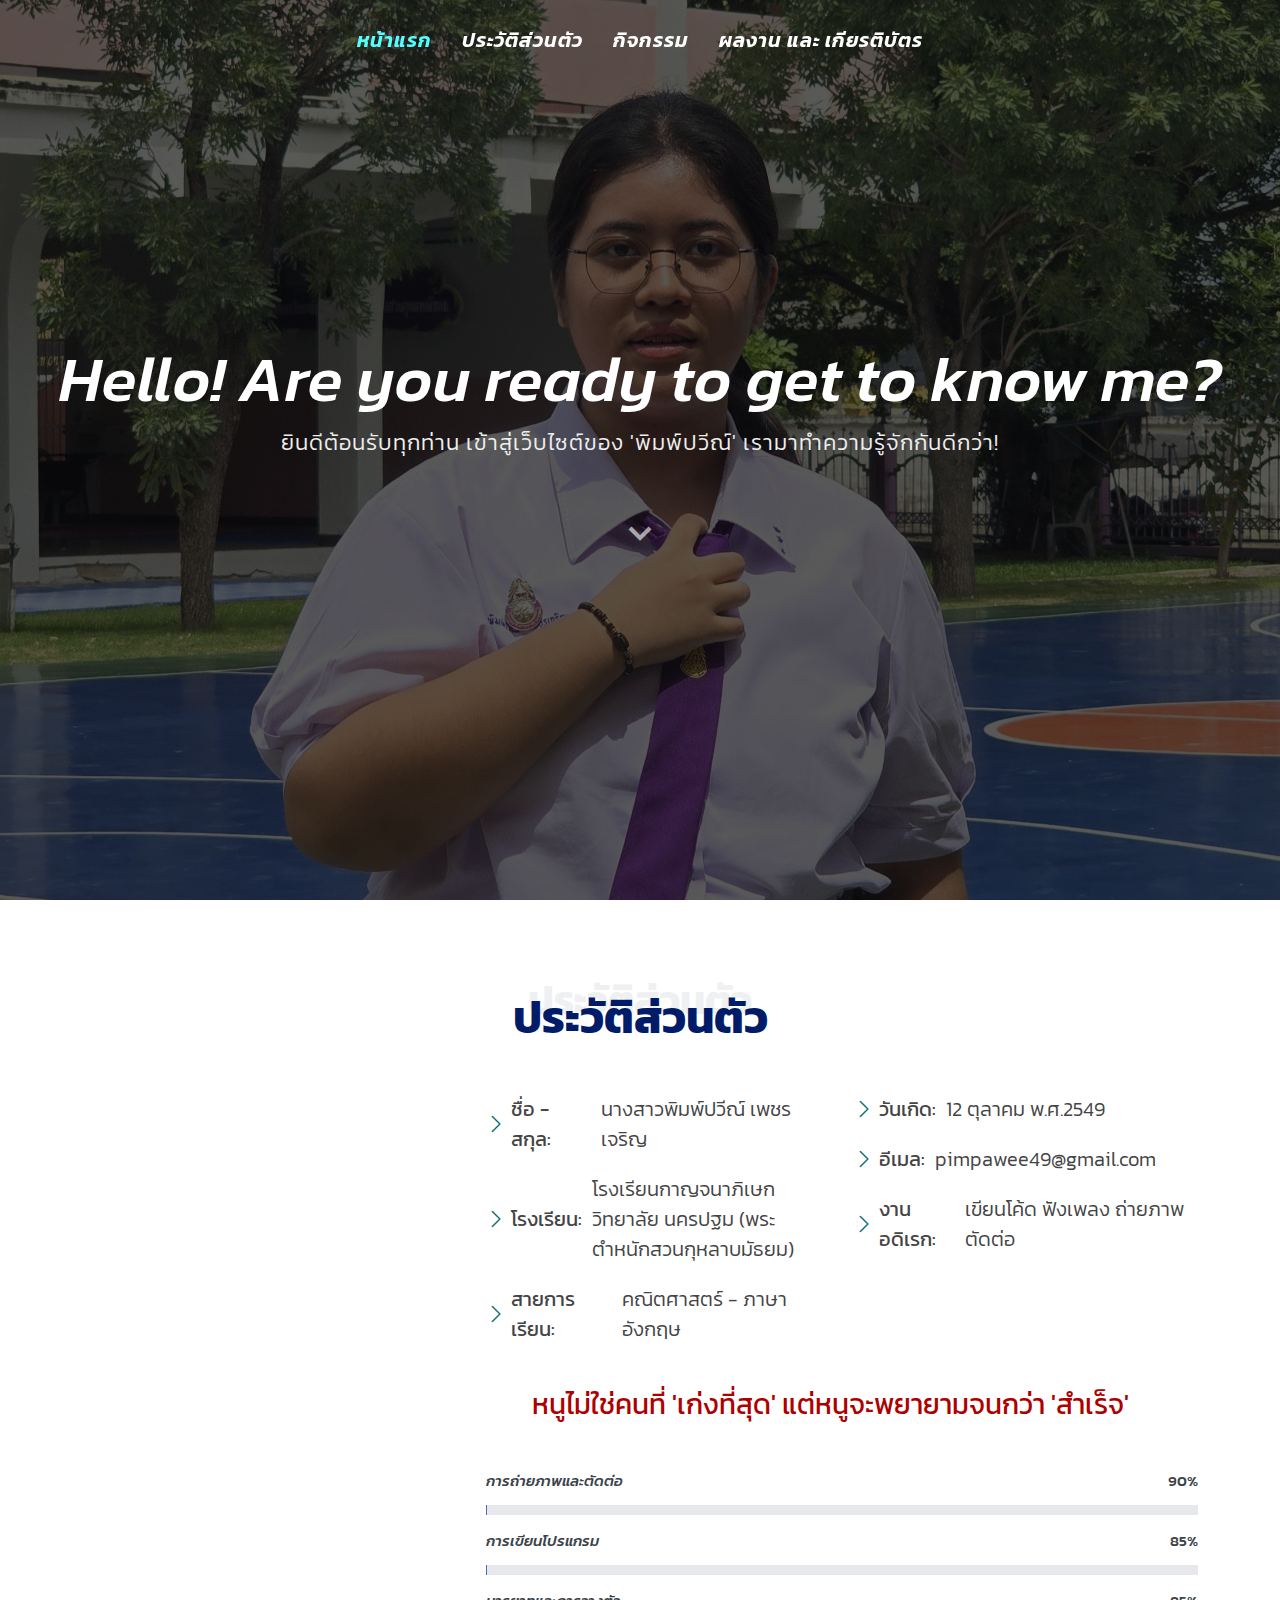
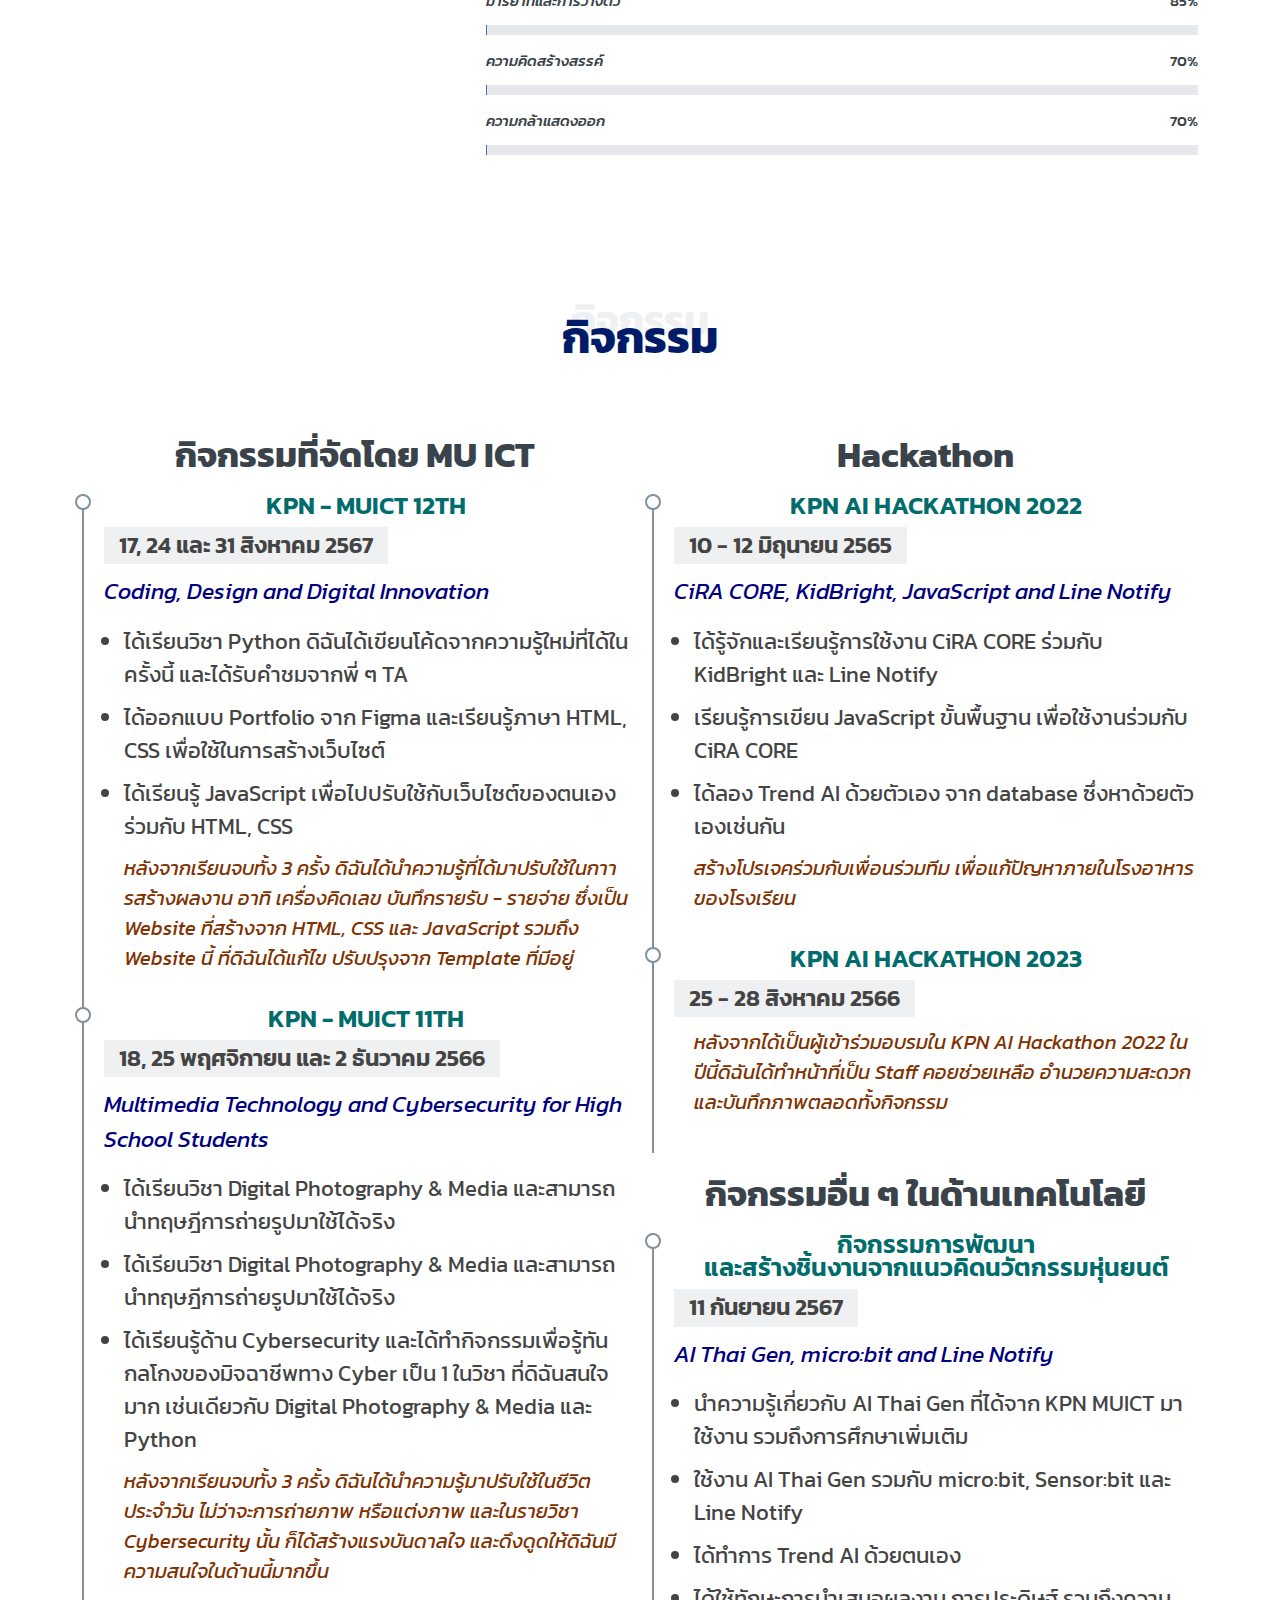
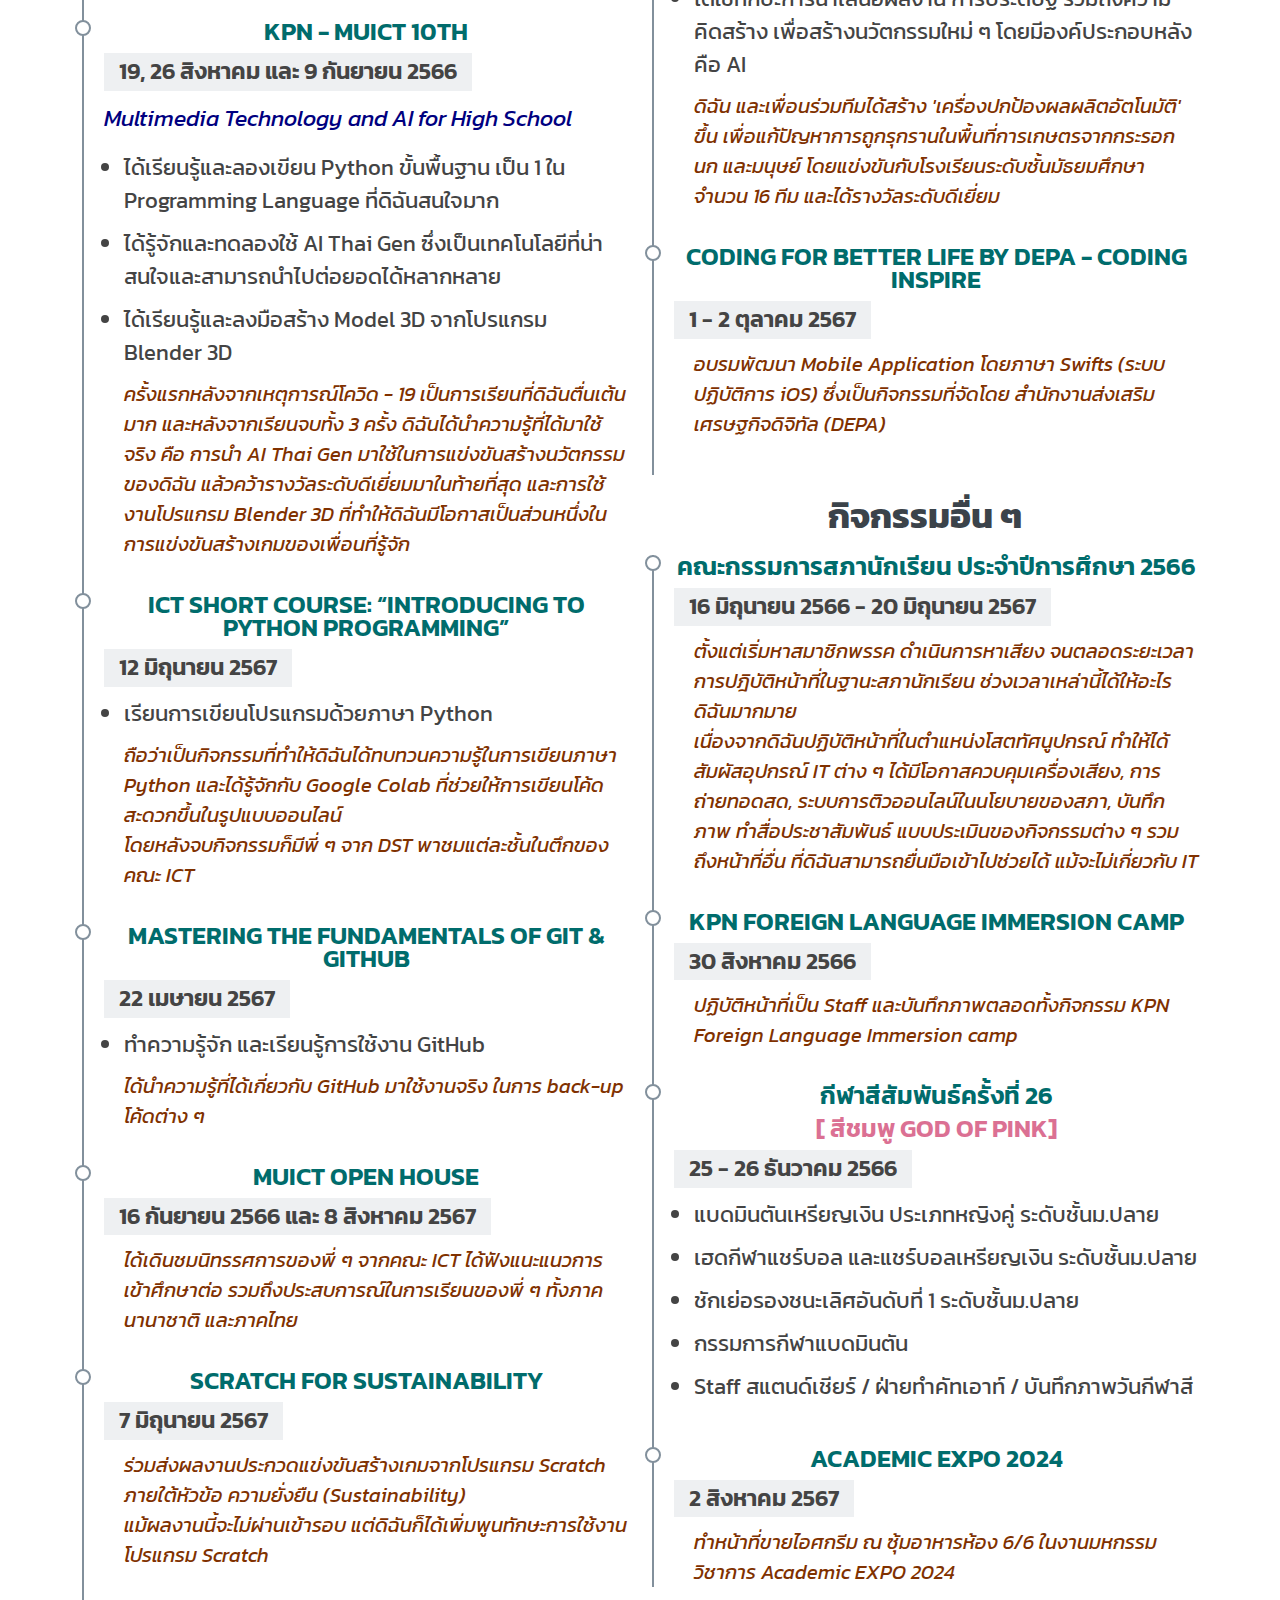
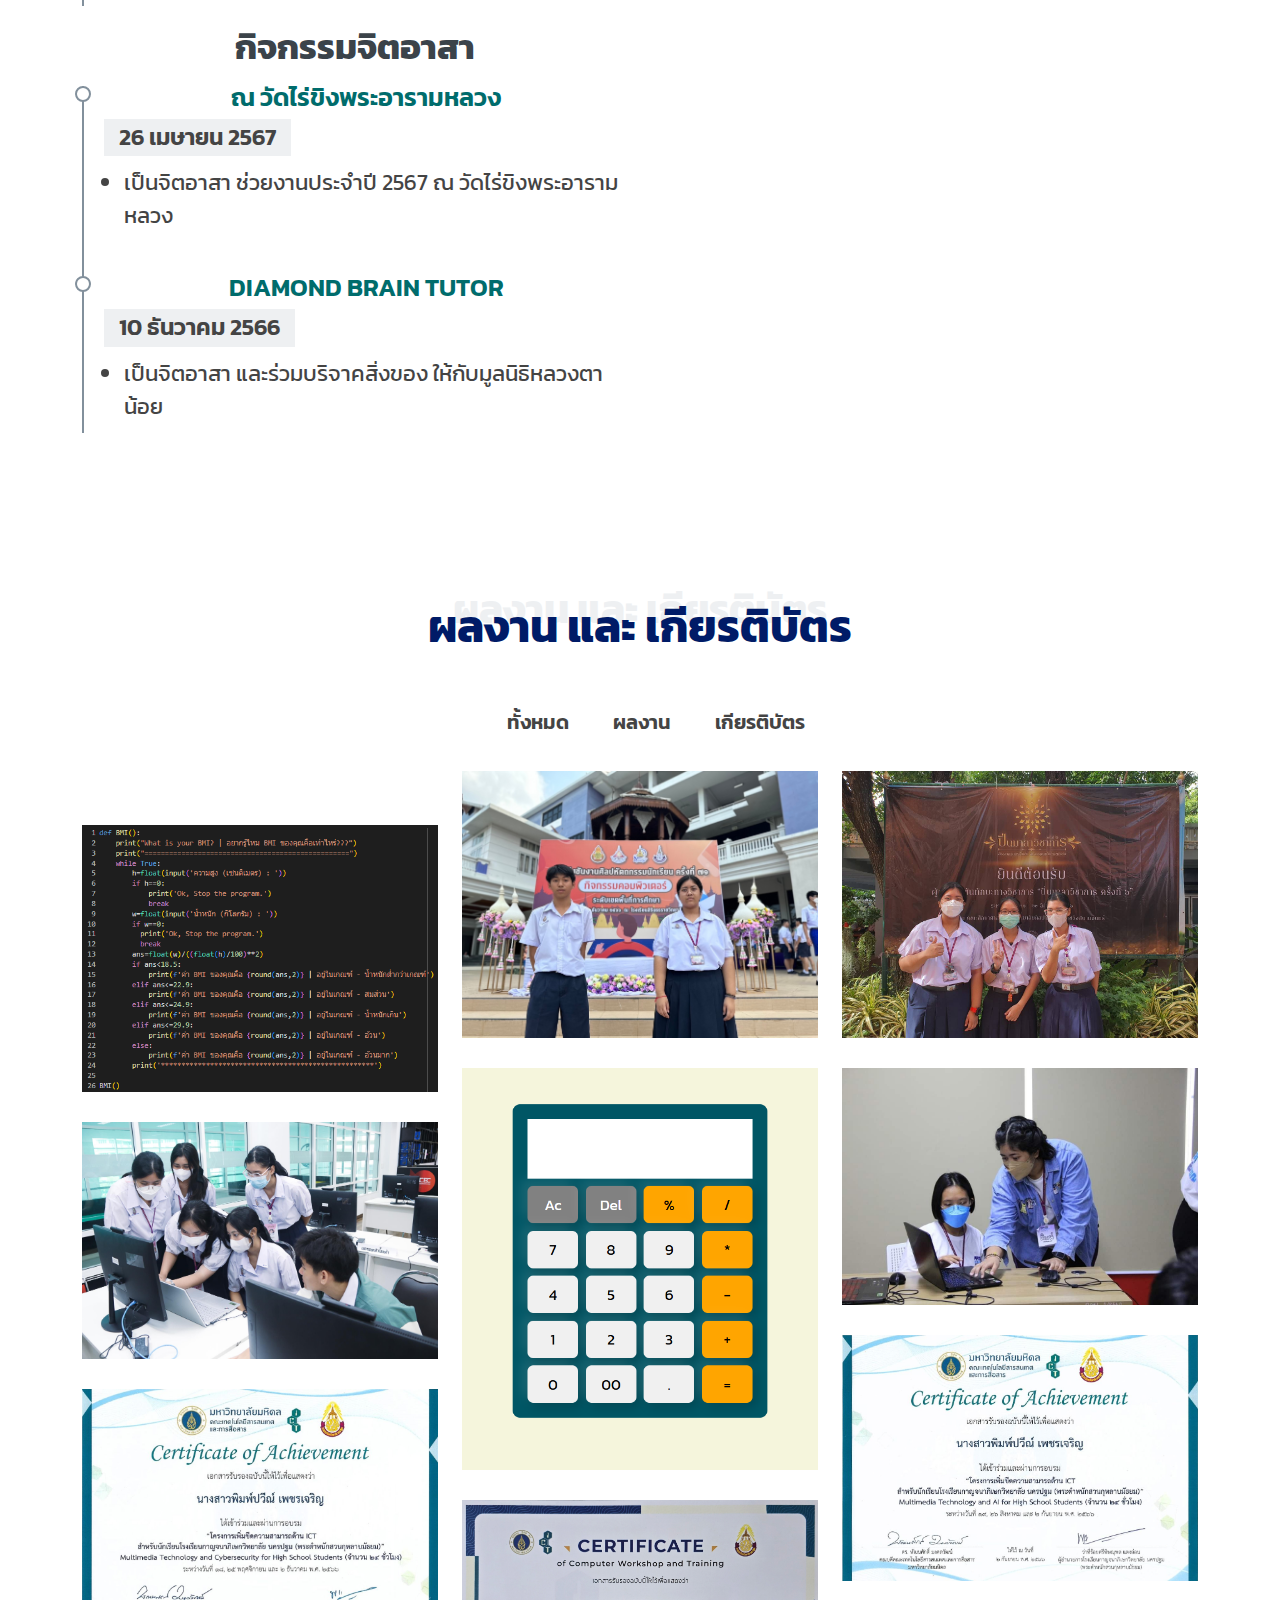
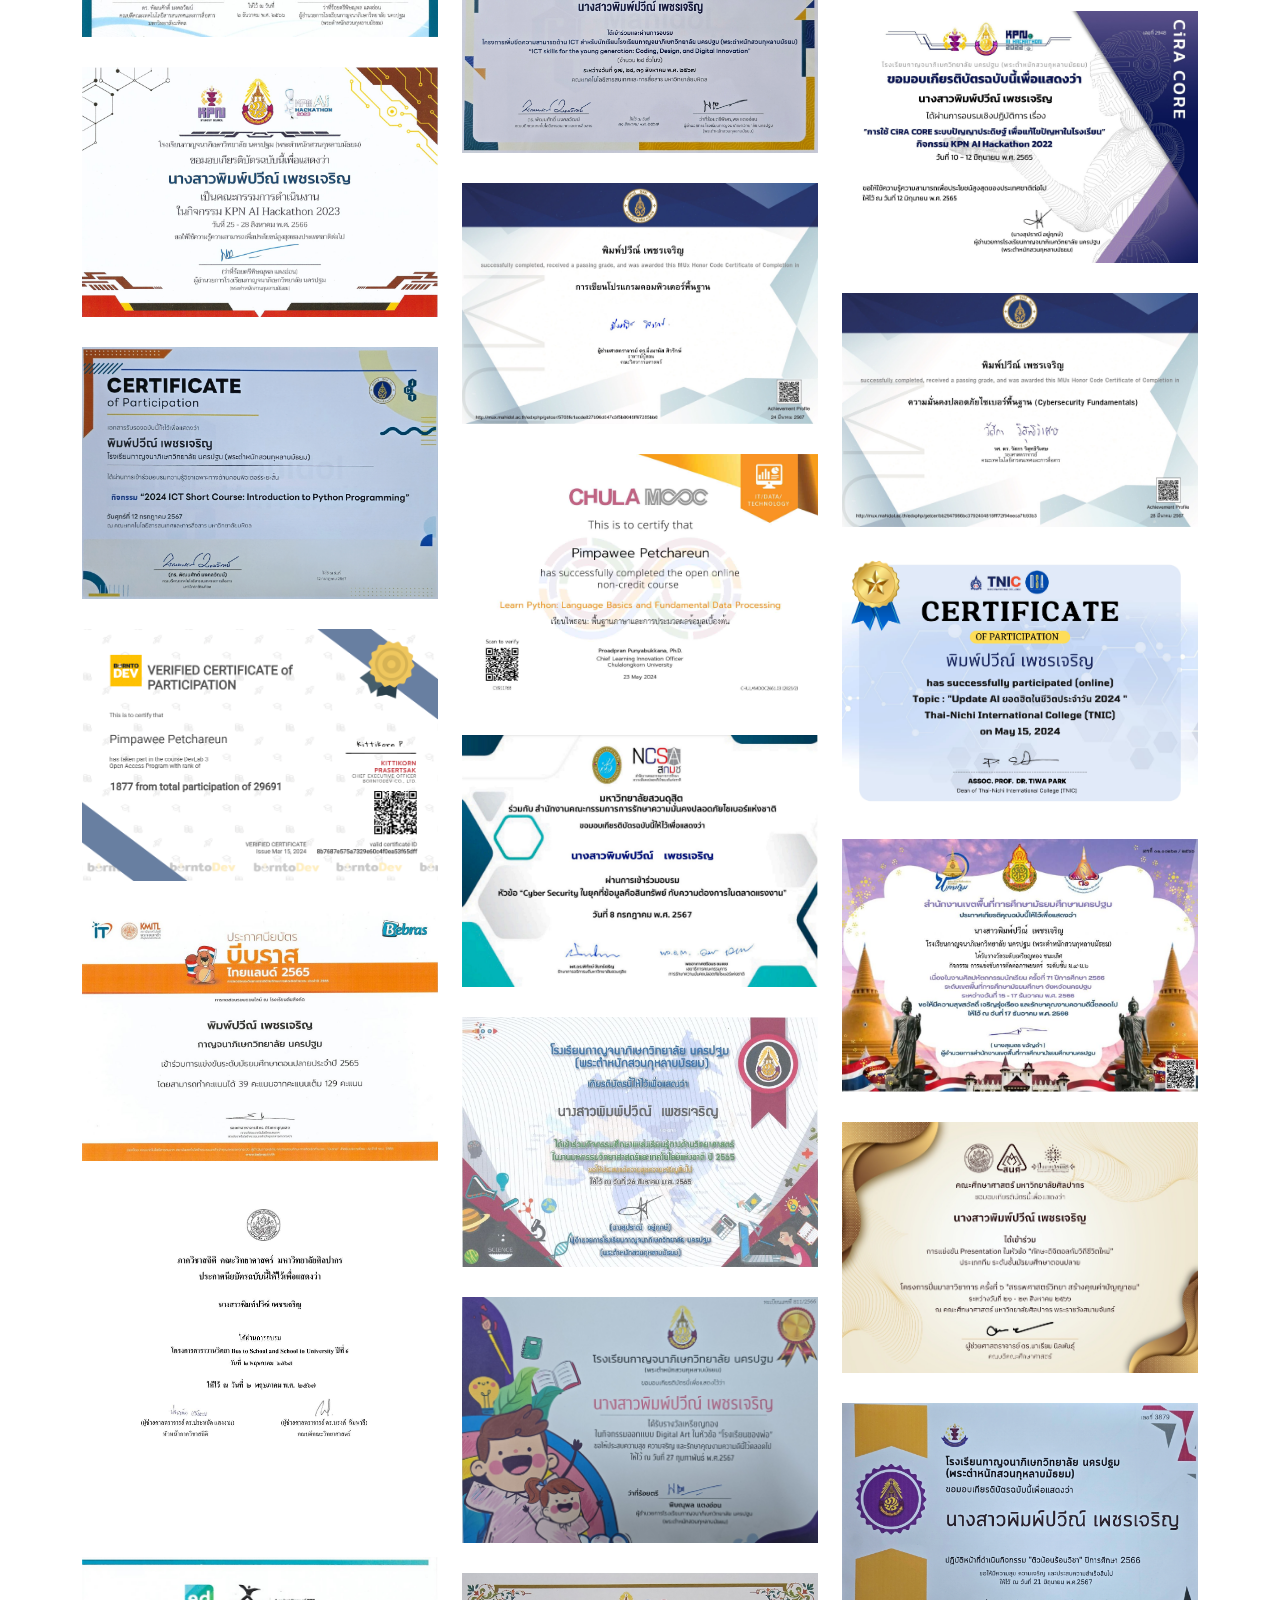
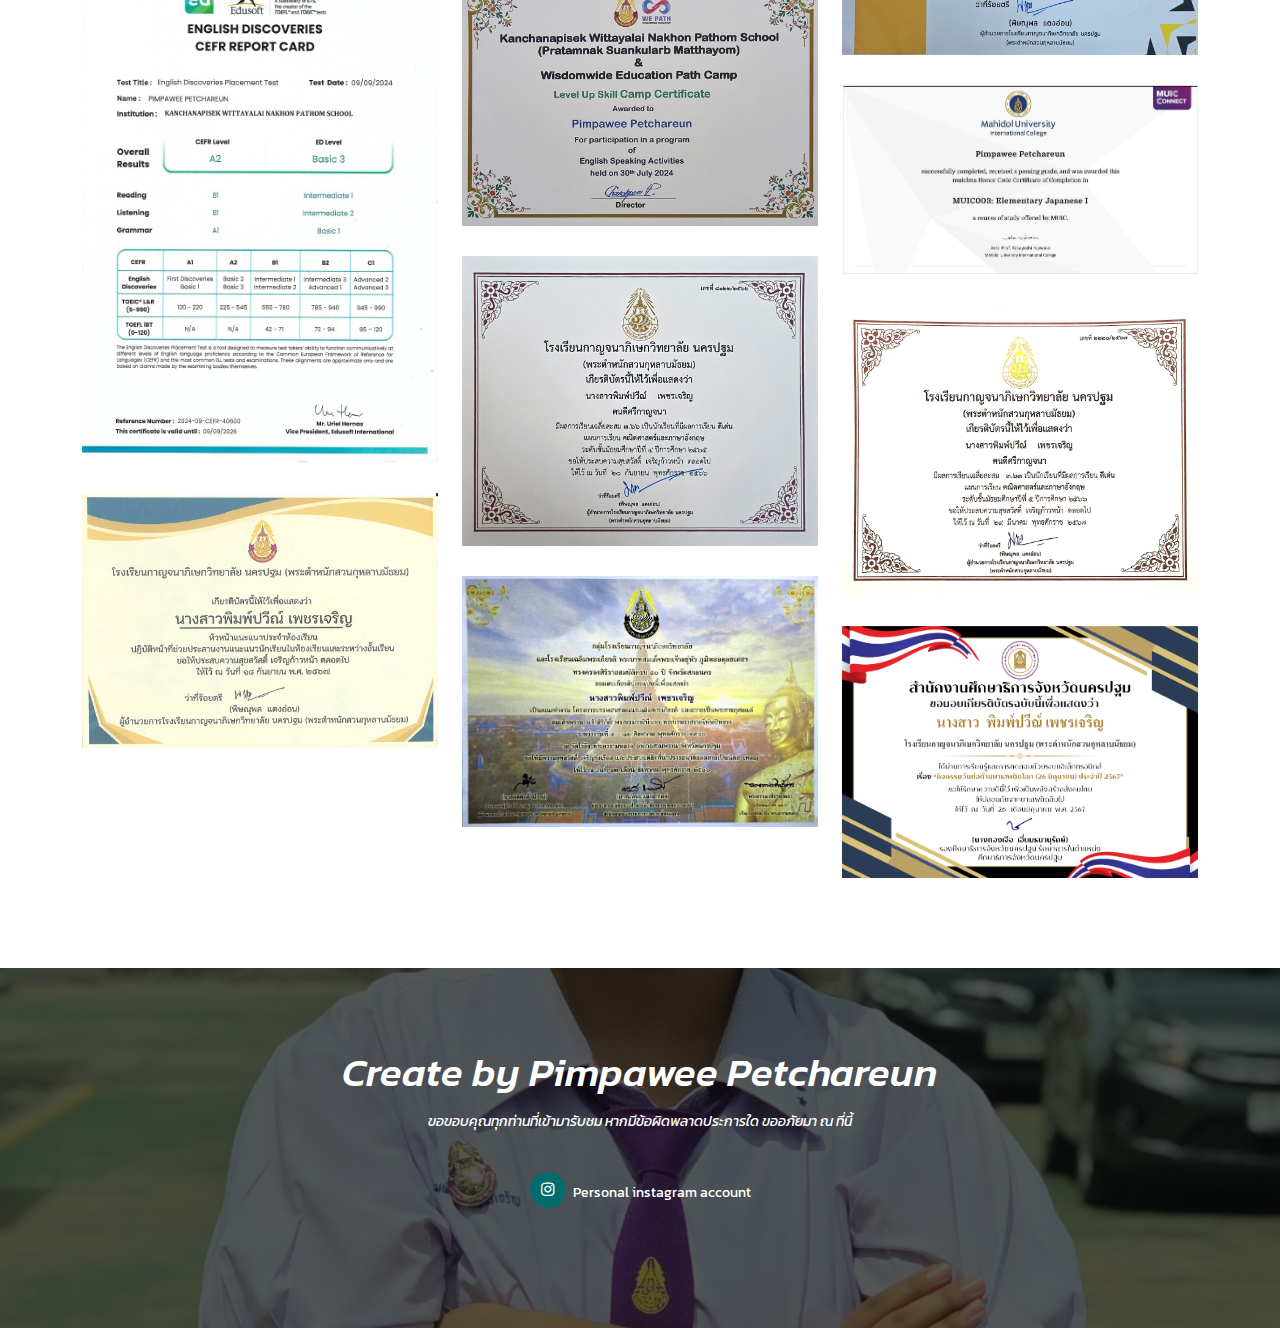
==== index.html @ 5813e96b "Update index.html" ====
<!DOCTYPE html>
<html lang="en">

<head>
  <meta charset="utf-8">
  <meta content="width=device-width, initial-scale=1.0" name="viewport">

  <title>Pimpawee's Portfolio</title>
  <meta content="" name="description">
  <meta content="" name="keywords">


  <link href="assets/img/web-icon.png" rel="icon">

  <link href="https://fonts.googleapis.com/css2?family=Kanit:ital,wght@0,100;0,200;0,300;0,400;0,500;0,600;0,700;0,800;0,900;1,100;1,200;1,300;1,400;1,500;1,600;1,700;1,800;1,900&display=swap" rel="stylesheet">

  <link href="assets/vendor/bootstrap/css/bootstrap.min.css" rel="stylesheet">
  <link href="assets/vendor/bootstrap-icons/bootstrap-icons.css" rel="stylesheet">
  <link href="assets/vendor/boxicons/css/boxicons.min.css" rel="stylesheet">
  <link href="assets/vendor/glightbox/css/glightbox.min.css" rel="stylesheet">
  <link href="assets/vendor/swiper/swiper-bundle.min.css" rel="stylesheet">

  <link href="assets/css/style.css" rel="stylesheet">

</head>

<body>

  <header id="header" class="fixed-top d-flex justify-content-center align-items-center header-transparent">

    <nav id="navbar" class="navbar">
      <ul>
        <li><a class="nav-link scrollto active" href="#hero">หน้าแรก</a></li>
        <li><a class="nav-link scrollto" href="#about" id="aboutme">ประวัติส่วนตัว</a></li>
        <li><a class="nav-link scrollto" href="#resume" id="activities">กิจกรรม</a></li>
        <li><a class="nav-link scrollto " href="#portfolio" id="performance">ผลงาน และ เกียรติบัตร</a></li>
      </ul>
      <i class="bi bi-list mobile-nav-toggle"></i>
    </nav>
  </header>

  <section id="hero">
    <div class="hero-container">
      <h1>Hello! Are you ready to get to know me?</h1>
      <h2 id="landing-quote">
        ยินดีต้อนรับทุกท่าน เข้าสู่เว็บไซต์ของ 'พิมพ์ปวีณ์' เรามาทำความรู้จักกันดีกว่า!
      </h2>
      <a href="#about" class="btn-scroll scrollto" title="Scroll Down"><i class="bx bx-chevron-down"></i></a>
    </div>
  </section>

  <main id="main">
    <section id="about" class="about">
      <div class="container">

        <div class="section-title">
          <span>ประวัติส่วนตัว</span>
          <h2>ประวัติส่วนตัว</h2>
        </div>

        <div class="row">
          <div class="image col-lg-4 d-flex align-items-stretch justify-content-center justify-content-lg-start"></div>
          <div class="col-lg-8 d-flex flex-column align-items-stretch">
            <div class="content ps-lg-4 d-flex flex-column justify-content-center">
              <div class="row">
                <div class="col-lg-6">
                  <ul>
                    <li><i class="bi bi-chevron-right"></i> <strong id="name">ชื่อ - สกุล:</strong> <span id="about-n">นางสาวพิมพ์ปวีณ์ เพชรเจริญ</span></li>
                    <li><i class="bi bi-chevron-right"></i> <strong id="sch">โรงเรียน:</strong> <span id="about-sch">โรงเรียนกาญจนาภิเษกวิทยาลัย นครปฐม (พระตำหนักสวนกุหลาบมัธยม)</span></li>
                    <li><i class="bi bi-chevron-right"></i> <strong id="program">สายการเรียน:</strong> <span id="about-p">คณิตศาสตร์ - ภาษาอังกฤษ</span></li>
                  </ul>
                </div>
                <div class="col-lg-6">
                  <ul>
                    <li><i class="bi bi-chevron-right"></i> <strong id="birth">วันเกิด:</strong> <span id="about-b">12 ตุลาคม พ.ศ.2549</span></li>
                    <li><i class="bi bi-chevron-right"></i> <strong id="email">อีเมล:</strong> <span id="about-e">pimpawee49@gmail.com</span></li>
                    <li><i class="bi bi-chevron-right"></i> <strong id="hobby">งานอดิเรก:</strong> <span id="about-h">เขียนโค้ด ฟังเพลง ถ่ายภาพ ตัดต่อ</span></li>
                  </ul>
                </div>
              </div>
            </div>
            <br>
            <h3 id="quote" class="quote">หนูไม่ใช่คนที่ 'เก่งที่สุด' แต่หนูจะพยายามจนกว่า 'สำเร็จ'</h3>

            <div class="skills-content ps-lg-4">
              <div class="progress">
                <span id="skill1" class="skill">การถ่ายภาพและตัดต่อ<i id="val1" class="val">90%</i></span>
                <div class="progress-bar-wrap">
                  <div class="progress-bar" role="progressbar" aria-valuenow="90" aria-valuemin="0" aria-valuemax="100"></div>
                </div>
              </div>
              <div class="progress">
                <span id="skill2" class="skill">การเขียนโปรแกรม<i id="val2" class="val">85%</i></span>
                <div class="progress-bar-wrap">
                  <div class="progress-bar" role="progressbar" aria-valuenow="85" aria-valuemin="0" aria-valuemax="100"></div>
                </div>
              </div>
              <div class="progress">
                <span id="skill4" class="skill">มารยาทและการวางตัว<i id="val4" class="val">85%</i></span>
                <div class="progress-bar-wrap">
                  <div class="progress-bar" role="progressbar" aria-valuenow="85" aria-valuemin="0" aria-valuemax="100"></div>
                </div>
              </div>
              <div class="progress">
                <span id="skill3" class="skill">ความคิดสร้างสรรค์<i id="val3" class="val">70%</i></span>
                <div class="progress-bar-wrap">
                  <div class="progress-bar" role="progressbar" aria-valuenow="70" aria-valuemin="0" aria-valuemax="100"></div>
                </div>
              </div>
              <div class="progress">
                <span id="skill5" class="skill">ความกล้าแสดงออก<i id="val5" class="val">70%</i></span>
                <div class="progress-bar-wrap">
                  <div class="progress-bar" role="progressbar" aria-valuenow="70" aria-valuemin="0" aria-valuemax="100"></div>
                </div>
              </div>
            </div>

          </div>
        </div>

      </div>
    </section>

    <section id="resume" class="resume">
      <div class="container">

        <div class="section-title">
          <span>กิจกรรม</span>
          <h2>กิจกรรม</h2>
        </div>

        <div class="row">
          <div class="col-lg-6">
            <h3 class="resume-title">กิจกรรมที่จัดโดย MU ICT</h3>
            <div class="resume-item">
              <h4>KPN - MUICT 12th</h4>
              <h5>17, 24 และ 31 สิงหาคม 2567</h5>
              <p><em class="topic">Coding, Design and Digital Innovation</em></p>
              <p>
              <ul>
                <li>ได้เรียนวิชา Python ดิฉันได้เขียนโค้ดจากความรู้ใหม่ที่ได้ในครั้งนี้ และได้รับคำชมจากพี่ ๆ TA</li>
                <li>ได้ออกแบบ Portfolio จาก Figma และเรียนรู้ภาษา HTML, CSS เพื่อใช้ในการสร้างเว็บไซต์</li>
                <li>ได้เรียนรู้ JavaScript เพื่อไปปรับใช้กับเว็บไซต์ของตนเอง ร่วมกับ HTML, CSS</li>
                <em>หลังจากเรียนจบทั้ง 3 ครั้ง ดิฉันได้นำความรู้ที่ได้มาปรับใช้ในกาารสร้างผลงาน อาทิ เครื่องคิดเลข บันทึกรายรับ - รายจ่าย ซึ่งเป็น Website ที่สร้างจาก HTML, CSS และ JavaScript รวมถึง Website นี้ ที่ดิฉันได้แก้ไข ปรับปรุงจาก Template ที่มีอยู่</em></li>
              </p>
            </div>
            <div class="resume-item">
              <h4>KPN - MUICT 11th</h4>
              <h5>18, 25 พฤศจิกายน และ 2 ธันวาคม 2566</h5>
              <p><em class="topic">Multimedia Technology and Cybersecurity for High School Students</em></p>
              <p>
              <ul>
                <li>ได้เรียนวิชา Digital Photography & Media และสามารถนำทฤษฎีการถ่ายรูปมาใช้ได้จริง</li>
                <li>ได้เรียนวิชา Digital Photography & Media และสามารถนำทฤษฎีการถ่ายรูปมาใช้ได้จริง</li>
                <li>ได้เรียนรู้ด้าน Cybersecurity และได้ทำกิจกรรมเพื่อรู้ทันกลโกงของมิจฉาชีพทาง Cyber เป็น 1 ในวิชา ที่ดิฉันสนใจมาก เช่นเดียวกับ Digital Photography & Media และ Python</li>
                <em>หลังจากเรียนจบทั้ง 3 ครั้ง ดิฉันได้นำความรู้มาปรับใช้ในชีวิตประจำวัน ไม่ว่าจะการถ่ายภาพ หรือแต่งภาพ และในรายวิชา Cybersecurity นั้น ก็ได้สร้างแรงบันดาลใจ และดึงดูดให้ดิฉันมีความสนใจในด้านนี้มากขึ้น</em>
              </ul>
              </p>
            </div>
            <div class="resume-item">
              <h4>KPN - MUICT 10th</h4>
              <h5>19, 26 สิงหาคม และ 9 กันยายน 2566</h5>
              <p><em class="topic">Multimedia Technology and AI for High School</em></p>
              <p>
              <ul>
                <li>ได้เรียนรู้และลองเขียน Python ขั้นพื้นฐาน เป็น 1 ใน Programming Language ที่ดิฉันสนใจมาก</li>
                <li>ได้รู้จักและทดลองใช้ AI Thai Gen ซึ่งเป็นเทคโนโลยีที่น่าสนใจและสามารถนำไปต่อยอดได้หลากหลาย</li>
                <li>ได้เรียนรู้และลงมือสร้าง Model 3D จากโปรแกรม Blender 3D</li>
                <em>ครั้งแรกหลังจากเหตุการณ์โควิด - 19 เป็นการเรียนที่ดิฉันตื่นเต้นมาก และหลังจากเรียนจบทั้ง 3 ครั้ง ดิฉันได้นำความรู้ที่ได้มาใช้จริง คือ การนำ AI Thai Gen มาใช้ในการแข่งขันสร้างนวัตกรรมของดิฉัน แล้วคว้ารางวัลระดับดีเยี่ยมมาในท้ายที่สุด และการใช้งานโปรแกรม Blender 3D ที่ทำให้ดิฉันมีโอกาสเป็นส่วนหนึ่งในการแข่งขันสร้างเกมของเพื่อนที่รู้จัก</em>
              </ul>
              </p>
            </div>
            <div class="resume-item">
              <h4>ICT Short Course: “Introducing to Python Programming”</h4>
              <h5>12 มิถุนายน 2567</h5>
              <ul>
                <li>เรียนการเขียนโปรแกรมด้วยภาษา Python</li>
                <em>ถือว่าเป็นกิจกรรมที่ทำให้ดิฉันได้ทบทวนความรู้ในการเขียนภาษา Python และได้รู้จักกับ Google Colab ที่ช่วยให้การเขียนโค้ดสะดวกขึ้นในรูปแบบออนไลน์<br>โดยหลังจบกิจกรรมก็มีพี่ ๆ จาก DST พาชมแต่ละชั้นในตึกของคณะ ICT</em>
              </ul>
              </p>
            </div>
            <div class="resume-item">
              <h4>Mastering the Fundamentals of Git & GitHub</h4>
              <h5>22 เมษายน 2567</h5>
              <ul>
                <li>ทำความรู้จัก และเรียนรู้การใช้งาน GitHub</li>
                <em>ได้นำความรู้ที่ได้เกี่ยวกับ GitHub มาใช้งานจริง ในการ back-up โค้ดต่าง ๆ</em>
              </ul>
              </p>
            </div>
            <div class="resume-item">
              <h4>MUICT Open House</h4>
              <h5>16 กันยายน 2566 และ 8 สิงหาคม 2567</h5>
              <ul>
                <em>ได้เดินชมนิทรรศการของพี่ ๆ จากคณะ ICT ได้ฟังแนะแนวการเข้าศึกษาต่อ รวมถึงประสบการณ์ในการเรียนของพี่ ๆ ทั้งภาคนานาชาติ และภาคไทย</em>
              </ul>
              </p>
            </div>
            <div class="resume-item">
              <h4>Scratch for Sustainability</h4>
              <h5>7 มิถุนายน 2567</h5>
              <ul>
                <em>ร่วมส่งผลงานประกวดแข่งขันสร้างเกมจากโปรแกรม Scratch ภายใต้หัวข้อ ความยั่งยืน (Sustainability)<br>แม้ผลงานนี้จะไม่ผ่านเข้ารอบ แต่ดิฉันก็ได้เพิ่มพูนทักษะการใช้งานโปรแกรม Scratch</em>
              </ul>
              </p>
            </div>
            
          <h3 class="resume-title">กิจกรรมจิตอาสา</h3>
          <div class="resume-item">
            <h4>ณ วัดไร่ขิงพระอารามหลวง</h4>
            <h5>26 เมษายน 2567</h5>
            <ul>
              <li>เป็นจิตอาสา ช่วยงานประจำปี 2567  ณ วัดไร่ขิงพระอารามหลวง</li>
            </ul>
            </p>
          </div>
          <div class="resume-item">
            <h4>Diamond Brain Tutor</h4>
            <h5>10 ธันวาคม 2566</h5>
            <ul>
              <li>เป็นจิตอาสา และร่วมบริจาคสิ่งของ ให้กับมูลนิธิหลวงตาน้อย</li>
            </ul>
            </p>
          </div>
          </div>
          
          <div class="col-lg-6">
            <h3 class="resume-title">Hackathon</h3>
            <div class="resume-item">
              <h4>KPN AI Hackathon 2022</h4>
              <h5>10 - 12 มิถุนายน 2565</h5>
              <p><em class="topic">CiRA CORE, KidBright, JavaScript and Line Notify</em></p>
              <p>
              <ul>
                <li>ได้รู้จักและเรียนรู้การใช้งาน CiRA CORE ร่วมกับ KidBright และ Line Notify</li>
                <li>เรียนรู้การเขียน JavaScript ขั้นพื้นฐาน เพื่อใช้งานร่วมกับ CiRA CORE</li>
                <li>ได้ลอง Trend AI ด้วยตัวเอง จาก database ซึ่งหาด้วยตัวเองเช่นกัน</li>
                <em>สร้างโปรเจคร่วมกับเพื่อนร่วมทีม เพื่อแก้ปัญหาภายในโรงอาหารของโรงเรียน</em>
              </ul>
              </p>
            </div>
            <div class="resume-item">
              <h4>KPN AI Hackathon 2023</h4>
              <h5>25 - 28 สิงหาคม 2566</h5>
              <ul>
                <em>หลังจากได้เป็นผู้เข้าร่วมอบรมใน KPN AI Hackathon 2022 ในปีนี้ดิฉันได้ทำหน้าที่เป็น Staff คอยช่วยเหลือ อำนวยความสะดวก และบันทึกภาพตลอดทั้งกิจกรรม</em>
              </ul>
              </p>
            </div>

            <h3 class="resume-title">กิจกรรมอื่น ๆ ในด้านเทคโนโลยี</h3>
            <div class="resume-item">
              <h4>กิจกรรมการพัฒนา<br>และสร้างชิ้นงานจากแนวคิดนวัตกรรมหุ่นยนต์</h4>
              <h5>11 กันยายน 2567</h5>
              <p><em class="topic">AI Thai Gen, micro:bit and Line Notify</em></p>
              <p>
              <ul>
                <li>นำความรู้เกี่ยวกับ AI Thai Gen ที่ได้จาก KPN MUICT มาใช้งาน รวมถึงการศึกษาเพิ่มเติม</li>
                <li>ใช้งาน AI Thai Gen รวมกับ micro:bit, Sensor:bit และ Line Notify</li>
                <li>ได้ทำการ Trend AI ด้วยตนเอง</li>
                <li>ได้ใช้ทักษะการนำเสนอผลงาน การประดิษฐ์ รวมถึงความคิดสร้าง เพื่อสร้างนวัตกรรมใหม่ ๆ โดยมีองค์ประกอบหลังคือ AI</li>
                <em>ดิฉัน และเพื่อนร่วมทีมได้สร้าง 'เครื่องปกป้องผลผลิตอัตโนมัติ' ขึ้น เพื่อแก้ปัญหาการถูกรุกรานในพื้นที่การเกษตรจากกระรอก นก และมนุษย์ โดยแข่งขันกับโรงเรียนระดับชั้นมัธยมศึกษาจำนวน 16 ทีม และได้รางวัลระดับดีเยี่ยม</em>
              </ul>
              </p>
            </div>
            <div class="resume-item">
              <h4>Coding for Better Life by DEPA - Coding Inspire</h4>
              <h5>1 - 2 ตุลาคม 2567</h5>
              <ul>
                <em>อบรมพัฒนา Mobile Application โดยภาษา Swifts (ระบบปฏิบัติการ iOS) ซึ่งเป็นกิจกรรมที่จัดโดย สำนักงานส่งเสริมเศรษฐกิจดิจิทัล (DEPA)</em>
              </ul>
              </p>
            </div>

            <h3 class="resume-title">กิจกรรมอื่น ๆ</h3>
            <div class="resume-item">
              <h4>คณะกรรมการสภานักเรียน ประจำปีการศึกษา 2566</h4>
              <h5>16 มิถุนายน 2566 - 20 มิถุนายน 2567</h5>
              <ul>
                <em>ตั้งแต่เริ่มหาสมาชิกพรรค ดำเนินการหาเสียง จนตลอดระยะเวลาการปฎิบัติหน้าที่ในฐานะสภานักเรียน ช่วงเวลาเหล่านี้ได้ให้อะไรดิฉันมากมาย<br>เนื่องจากดิฉันปฏิบัติหน้าที่ในตำแหน่งโสตทัศนูปกรณ์ ทำให้ได้สัมผัสอุปกรณ์ IT ต่าง ๆ ได้มีโอกาสควบคุมเครื่องเสียง, การถ่ายทอดสด, ระบบการติวออนไลน์ในนโยบายของสภา, บันทึกภาพ ทำสื่อประชาสัมพันธ์ แบบประเมินของกิจกรรมต่าง ๆ รวมถึงหน้าที่อื่น ที่ดิฉันสามารถยื่นมือเข้าไปช่วยได้ แม้จะไม่เกี่ยวกับ IT</em>
              </ul>
              </p>
            </div>
            <div class="resume-item">
              <h4>KPN Foreign Language Immersion camp</h4>
              <h5>30 สิงหาคม 2566</h5>
              <ul>
                <em>ปฏิบัติหน้าที่เป็น Staff และบันทึกภาพตลอดทั้งกิจกรรม KPN Foreign Language Immersion camp</em>
              </ul>
              </p>
            </div>
            <div class="resume-item">
              <h4>กีฬาสีสัมพันธ์ครั้งที่ 26<h4 class="pink">[ สีชมพู God of Pink]</h4></h4>
              <h5>25 - 26 ธันวาคม 2566</h5>
              <ul>
                <li>แบดมินตันเหรียญเงิน ประเภทหญิงคู่ ระดับชั้นม.ปลาย</li>
                <li>เฮดกีฬาแชร์บอล และแชร์บอลเหรียญเงิน ระดับชั้นม.ปลาย</li>
                <li>ชักเย่อรองชนะเลิศอันดับที่ 1 ระดับชั้นม.ปลาย</li>
                <li>กรรมการกีฬาแบดมินตัน</li>
                <li>Staff สแตนด์เชียร์ / ฝ่ายทำคัทเอาท์ / บันทึกภาพวันกีฬาสี</li>
              </ul>
              </p>
            </div>
            <div class="resume-item">
              <h4>Academic EXPO 2024</h4>
              <h5>2 สิงหาคม 2567</h5>
              <ul>
                <em>ทำหน้าที่ขายไอศกรีม ณ ซุ้มอาหารห้อง 6/6 ในงานมหกรรมวิชาการ Academic EXPO 2024 </em>
              </ul>
              </p>
            </div>
          </div>
        </div>

      </div>
    </section>
    
    <section id="portfolio" class="portfolio">
      <div class="container">

        <div class="section-title">
          <span>ผลงาน และ เกียรติบัตร</span>
          <h2>ผลงาน และ เกียรติบัตร</h2>
        </div>

        <ul id="portfolio-flters" class="d-flex justify-content-center">
          <li data-filter="*" class="filter-active">ทั้งหมด</li>
          <li data-filter=".filter-experience">ผลงาน</li>
          <li data-filter=".filter-certificates">เกียรติบัตร</li>
      
        </ul>

        <div class="row portfolio-container">

          <div class="col-lg-4 col-md-6 portfolio-item filter-experience">
            <div class="portfolio-img"><img src="assets/img/performance/inno com2.jpg" class="img-fluid" alt=""></div>
            <div class="portfolio-info">
              <h4>กิจกรรมการพัฒนา และสร้างชิ้นงานจากแนวคิดนวัตกรรมหุ่นยนต์</h4>
              <p>รางวัลระดับดีเยี่ยม ในกิจกรรมการพัฒนา และสร้างชิ้นงานจากแนวคิดนวัตกรรมโครงงานหุ่นยนต์ ตามโครงการส่งเสริมระบบนิเวศการเรียนรู้ที่เอื้อต่อการพัฒนาศักยภาพของผู้เรียน ของสํานักงานศึกษาธิการ ภาค 2</p>
            </div>
          </div>

          <div class="col-lg-4 col-md-6 portfolio-item filter-experience">
            <div class="portfolio-img"><img src="assets/img/performance/movie1.jpg" class="img-fluid" alt=""></div>
            <div class="portfolio-info">
              <h4>กิจกรรมการแข่งขันการตัดต่อภาพยนตร์</h4>
              <p>รางวัลระดับเหรียญทอง ชนะเลิศ ในงานศิลปหัตถกรรมนักเรียน ครั้งที่ 71 ปีการศึกษา 2566 ระดับเขตพื้นที่การศึกษา จังหวัดนครปฐม <button type="button" onclick="window.open('https://drive.google.com/file/d/1NqVjX0axIMnpYWCU8NmL5S2e0XmRZ5_R/view?usp=drive_link', '_blank')" class="button-example">ตัวอย่างการตัดต่อ</button></p>
            </div>
          </div>

          <div class="col-lg-4 col-md-6 portfolio-item filter-experience">
            <div class="portfolio-img"><img src="assets/img/performance/present com1.jpg" class="img-fluid" alt=""></div>
            <div class="portfolio-info">
              <h4>กิจกรรมการแข่งขัน Presentation ประเภททีม ระดับชั้นม.ปลาย</h4>
              <p>เข้าร่วมกิจกรรมการแข่งขัน Presentation ประเภททีม ระดับชั้นม.ปลายในหัวข้อ “ทักษะดิจิตอลกับวิถีชีวิตใหม่” โครงการปิ่นนมาลาวิชาการ ครั้งที่ 6 ณ คณะศึกษาศาสตร์ มหาวิทยาลัยศิลปากร พระราชวังสนามจันทร์</p>
            </div>
          </div>

          <div class="col-lg-4 col-md-6 portfolio-item filter-experience">
            <div class="portfolio-img"><img src="assets/img/performance/python ggcolab.png" class="img-fluid" alt=""></div>
            <div class="portfolio-info">
              <h4>การเขียนโปรแกรมด้วยภาษา Python</h4>
              <p>ใช้ภาษา Python ในการเขียนโปรแกรม <button type="button" onclick="window.open('https://drive.google.com/drive/folders/1dUWR1q6UsOd9NsKLShQ6kOMA-Xrg9-5p?usp=sharing', '_blank')" class="button-example">ตัวอย่าง Python</button></p>
            </div>
          </div>

          <div class="col-lg-4 col-md-6 portfolio-item filter-experience">
            <div class="portfolio-img"><img src="assets/img/performance/calculator.png" class="img-fluid" alt=""></div>
            <div class="portfolio-info">
              <h4>การเขียนโปรแกรมด้วยภาษา HTML, CSS และ JavaScript</h4>
              <p>ใช้ทั้ง 3 ภาษา ในการสร้าง Website <button-- type="button" onclick="window.open('https://drive.google.com/drive/folders/1ZwevZeGqP43tbJ70JTN1ugjY5ZYKjOpI?usp=sharing', '_blank')" class="button-example">ตัวอย่าง HTML, CSS, JavaScript</button></p>
            </div>
          </div>

          <div class="col-lg-4 col-md-6 portfolio-item filter-experience">
            <div class="portfolio-img"><img src="assets/img/performance/hackathon 2022.1.jpg" class="img-fluid" alt=""></div>
            <div class="portfolio-info">
              <h4>KPN Hackathon 2022</h4>
              <p>เรียนรู้การใช้โปรแกรม CiRA CORE ร่วมกับ KidBright, Line Notify และพื้นฐานการเขียน JavaScript เพื่อใช้งานร่วมกับ CiRA CORE</p>
            </div>
          </div>

          <div class="col-lg-4 col-md-6 portfolio-item filter-experience">
            <div class="portfolio-img"><img src="assets/img/performance/hackathon 2023.3.jpg" class="img-fluid" alt=""></div>
            <div class="portfolio-info">
              <h4>KPN Hackathon 2023</h4>
              <p>ปฏิบัติหน้าที่เป็น Staff และบันทึกภาพตลอดทั้งกิจกรรม KPN Hackathon 2023</p>
            </div>
          </div>
          
          <div class="col-lg-4 col-md-6 portfolio-item filter-certificates">
            <div class="portfolio-img"><img src="assets/img/certificate/10th.jpg" class="img-fluid" alt=""></div>
            <div class="portfolio-info">
              <h4>KPN - MUICT Kids 10th</h4>
              <p>Multimedia Technology and AI for High School Students</p>
            </div>
          </div>

          <div class="col-lg-4 col-md-6 portfolio-item filter-certificates">
            <div class="portfolio-img"><img src="assets/img/certificate/11th.jpg" class="img-fluid" alt=""></div>
            <div class="portfolio-info">
              <h4>KPN - MUICT Kids 11th</h4>
              <p>Multimedia Technology and Cybersecurity for High School Students</p>
            </div>
          </div>

          <div class="col-lg-4 col-md-6 portfolio-item filter-certificates">
            <div class="portfolio-img"><img src="assets/img/certificate/12th.jpg" class="img-fluid" alt=""></div>
            <div class="portfolio-info">
              <h4>KPN - MUICT Kids 12th</h4>
              <p>ICT skills for the young generation : Coding, Design and Digital Innovation</p>
            </div>
          </div>

          <div class="col-lg-4 col-md-6 portfolio-item filter-certificates">
            <div class="portfolio-img"><img src="assets/img/certificate/hack 2022.jpg" class="img-fluid" alt=""></div>
            <div class="portfolio-info">
              <h4>KPN AI Hackathon 2022</h4>
              <p>เข้าร่วมกิจกรรม KPN Hackathon 2022</p>
            </div>
          </div>

          <div class="col-lg-4 col-md-6 portfolio-item filter-certificates">
            <div class="portfolio-img"><img src="assets/img/certificate/hackathon 2023.jpg" class="img-fluid" alt=""></div>
            <div class="portfolio-info">
              <h4>KPN AI Hackathon 2023</h4>
              <p>ปฏิบัติหน้าที่เป็น Staff และบันทึกภาพตลอดทั้งกิจกรรม KPN Hackathon 2023</p>
            </div>
          </div>

          <div class="col-lg-4 col-md-6 portfolio-item filter-certificates">
            <div class="portfolio-img"><img src="assets/img/certificate/c program.jpg" class="img-fluid" alt=""></div>
            <div class="portfolio-info">
              <h4>MU-EG MOOC2021-2</h4>
              <p>ผ่านการอบรมการเขียนโปรแกรมขั้นพื้นฐาน C programing language</p>
            </div>
          </div>

          <div class="col-lg-4 col-md-6 portfolio-item filter-certificates">
            <div class="portfolio-img"><img src="assets/img/certificate/cybersecurity.jpg" class="img-fluid" alt=""></div>
            <div class="portfolio-info">
              <h4>MU-ICT ICT002</h4>
              <p>ผ่านการอบรม Cybersecurity Fundamentals</p>
            </div>
          </div>

          <div class="col-lg-4 col-md-6 portfolio-item filter-certificates">
            <div class="portfolio-img"><img src="assets/img/certificate/python.jpg" class="img-fluid" alt=""></div>
            <div class="portfolio-info">
              <h4>ICT Short Course</h4>
              <p>เข้าร่วมอบรม ICT Short Course: 'Introducing to Python Programming'</p>
            </div>
          </div>

          <div class="col-lg-4 col-md-6 portfolio-item filter-certificates">
            <div class="portfolio-img"><img src="assets/img/certificate/chula python.jpg" class="img-fluid" alt=""></div>
            <div class="portfolio-info">
              <h4>CHULA MOOC</h4>
              <p>ผ่านการอบรม Learn Python: Language Basics and Fundamental Data Processing โดยจุฬาลงกรณ์มหาวิทยาลัย</p>
            </div>
          </div>

          <div class="col-lg-4 col-md-6 portfolio-item filter-certificates">
            <div class="portfolio-img"><img src="assets/img/certificate/ai tnic.jpg" class="img-fluid" alt=""></div>
            <div class="portfolio-info">
              <h4>AI Update 2024</h4>
              <p>ข้าร่วมอบรม 'AI Update ยอดฮิต! ในชีวิตประจำวัน 2024' จากวิทยาลัยนานาชาติสถาบันเทคโนโลยีไทย-ญี่ปุ่น (TNIC)</p>
            </div>
          </div>

          <div class="col-lg-4 col-md-6 portfolio-item filter-certificates">
            <div class="portfolio-img"><img src="assets/img/certificate/devlab.png" class="img-fluid" alt=""></div>
            <div class="portfolio-info">
              <h4>DevLab - Python language</h4>
              <p>ฝึกฝนทำโจทย์ภาษา Python โดย BorntoDev website (Tech website)</p>
            </div>
          </div>

          <div class="col-lg-4 col-md-6 portfolio-item filter-certificates">
            <div class="portfolio-img"><img src="assets/img/certificate/cyber ncs.jpg" class="img-fluid" alt=""></div>
            <div class="portfolio-info">
              <h4>NCS Cybersecurity</h4>
              <p>ผ่านการอบรม 'Cybersecurity ในยุคที่ข้อมูลคือสินทรัพย์ กับความต้องการในตลาดแรงงาน' โดยมหาวิทยาลัยสวนดุสิต ร่วมกับ สำนักงานคณะกรรมการการรักษาความมั่นคงปลอดภัยไซเบอร์แห่งชาติ</p>
            </div>
          </div>

          <div class="col-lg-4 col-md-6 portfolio-item filter-certificates">
            <div class="portfolio-img"><img src="assets/img/certificate/movie.JPG" class="img-fluid" alt=""></div>
            <div class="portfolio-info">
              <h4>รางวัลระดับเหรียญทอง ชนะเลิศ</h4>
              <p>กิจกรรมการแข่งขันการตัดต่อภาพยนตร์ ระดับชั้นม.ปลาย ในงานศิลปหัตถกรรมนักเรียน ครั้งที่ 71 ปีการศึกษา 2566 ระดับเขตพื้นที่การศึกษา จังหวัดนครปฐม</p>
            </div>
          </div>

          <div class="col-lg-4 col-md-6 portfolio-item filter-certificates">
            <div class="portfolio-img"><img src="assets/img/certificate/bebras.jpg" class="img-fluid" alt=""></div>
            <div class="portfolio-info">
              <h4>Bebras Thailand challenge 2022</h4>
              <p>เข้าร่วมการแข่งขัน บีบราส ไทยแลนด์ 2565</p>
            </div>
          </div>

          <div class="col-lg-4 col-md-6 portfolio-item filter-certificates">
            <div class="portfolio-img"><img src="assets/img/certificate/kpn com.jpg" class="img-fluid" alt=""></div>
            <div class="portfolio-info">
              <h4>กิจกรรมแข่งขันสร้าง Infographic</h4>
              <p>เข้าร่วมการแข่งขันสร้าง Infographic ในงานมหกรรมวิทยาศาสตร์และเทคโนโลยีแห่งชาติ</p>
            </div>
          </div>

          <div class="col-lg-4 col-md-6 portfolio-item filter-certificates">
            <div class="portfolio-img"><img src="assets/img/certificate/persent com.jpg" class="img-fluid" alt=""></div>
            <div class="portfolio-info">
              <h4>เข้าร่วมการแข่งขัน Presentation ประเภททีม ระดับชั้นม.ปลาย</h4>
              <p>แข่งขัน Presentationในหัวข้อ 'ทักษะดิจิตอลกับวิถีชีวิตใหม่' โครงการปิ่นนมาลาวิชาการ ครั้งที่ 6 ณ คณะศึกษาศาสตร์ มหาวิทยาลัยศิลปากร พระราชวังสนามจันทร์</p>
            </div>
          </div>

          <div class="col-lg-4 col-md-6 portfolio-item filter-certificates">
            <div class="portfolio-img"><img src="assets/img/certificate/silpakorn datasci.jpg" class="img-fluid" alt=""></div>
            <div class="portfolio-info">
              <h4>School to University 2024</h4>
              <p>เข้าร่วมโครงการ Students meet Statisticians ณ ภาคสถิติ คณะวิทยาศาสตร์ มหาวิทยาลัยศิลปากร</p>
            </div>
          </div>

          <div class="col-lg-4 col-md-6 portfolio-item filter-certificates">
            <div class="portfolio-img"><img src="assets/img/certificate/digital art.jpg" class="img-fluid" alt=""></div>
            <div class="portfolio-info">
              <h4>กิจกรรมออกแบบ Digital Art</h4>
              <p>รางวัลเหรียญทองกิจกรรมออกแบบ Digital Art ในหัวข้อ 'โรงเรียนของพ่อ'</p>
            </div>
          </div>

          <div class="col-lg-4 col-md-6 portfolio-item filter-certificates">
            <div class="portfolio-img"><img src="assets/img/certificate/tiwnon.jpg" class="img-fluid" alt=""></div>
            <div class="portfolio-info">
              <h4>กิจกรรมติวน้อนร้อนวิชา - Tiwnonronvcha</h4>
              <p>ปฎิบัติหน้าที่ดำเนินกิจกรรม 'ติวน้อนร้อนวิชา' ปีการศึกษา 2566</p>
            </div>
          </div>

          <div class="col-lg-4 col-md-6 portfolio-item filter-certificates">
            <div class="portfolio-img"><img src="assets/img/certificate/kpnsc.jpg" class="img-fluid" alt=""></div>
            <div class="portfolio-info">
              <h4>คณะกรรมการสภานักเรียน ประจำปีการศึกษา 2566</h4>
              <p>ปฏิบัติหน้าที่ในฝ่ายบริหารทั่วไป ตำแหน่งโสตทัศนูปกรณ์</p>
            </div>
          </div>

          <div class="col-lg-4 col-md-6 portfolio-item filter-certificates">
            <div class="portfolio-img"><img src="assets/img/certificate/cefr.jpg" class="img-fluid" alt=""></div>
            <div class="portfolio-info">
              <h4>CEFR</h4>
              <p>ผลการทดสอบ CEFR Overall : A2</p>
            </div>
          </div>

          <div class="col-lg-4 col-md-6 portfolio-item filter-certificates">
            <div class="portfolio-img"><img src="assets/img/certificate/wisdom.jpg" class="img-fluid" alt=""></div>
            <div class="portfolio-info">
              <h4>Level up skill camp</h4>
              <p>เข้าร่วมกิจกรรม Level up skill camp โดย Wisdomwide Education Path Camp</p>
            </div>
          </div>

          <div class="col-lg-4 col-md-6 portfolio-item filter-certificates">
            <div class="portfolio-img"><img src="assets/img/certificate/japanese.jpg" class="img-fluid" alt=""></div>
            <div class="portfolio-info">
              <h4>MUIC003</h4>
              <p>ผ่านการอบรมหลักสูตร MUIC003 - Elementary Japanese 1 โดย MUIC Connect</p>
            </div>
          </div>

          <div class="col-lg-4 col-md-6 portfolio-item filter-certificates">
            <div class="portfolio-img"><img src="assets/img/certificate/m.4.jpg" class="img-fluid" alt=""></div>
            <div class="portfolio-info">
              <h4>ผลการเรียนดีเด่น ปีการศึกษา 2565</h4>
              <p>เป็นผู้มีผลการเรียนดีเด่น ปีการศึกษา 2565 แผนการเรียนคณิตศาสตร์ - ภาษาอังกฤษ</p>
            </div>
          </div>

          <div class="col-lg-4 col-md-6 portfolio-item filter-certificates">
            <div class="portfolio-img"><img src="assets/img/certificate/m.5.jpg" class="img-fluid" alt=""></div>
            <div class="portfolio-info">
              <h4>ผลการเรียนดีเด่น ปีการศึกษา 2566</h4>
              <p>เป็นผู้มีผลการเรียนดีเด่น ปีการศึกษา 2566 แผนการเรียนคณิตศาสตร์ - ภาษาอังกฤษ</p>
            </div>
          </div>

          <div class="col-lg-4 col-md-6 portfolio-item filter-certificates">
            <div class="portfolio-img"><img src="assets/img/certificate/หัวหน้าแนะแนว.jpg" class="img-fluid" alt=""></div>
            <div class="portfolio-info">
              <h4>หัวหน้างานแนะแนวประจำห้องเรียน</h4>
              <p>ปฏิบัติหน้าที่ช่วนประสานงานแนะแนวในห้องเรียนและระหว่างชั้นเรียน</p>
            </div>
          </div>

          <div class="col-lg-4 col-md-6 portfolio-item filter-certificates">
            <div class="portfolio-img"><img src="assets/img/certificate/บรรพชา.jpg" class="img-fluid" alt=""></div>
            <div class="portfolio-info">
              <h4>คณะทำงานโครงการบรรพชาสามเณรเฉลิมพระเกียรติ</h4>
              <p>เป็นหนึ่งในคณะทำงาน โครงการบรรพชาสามเณรเฉลิมพระเกียรติ ณ วัดไร่ขิงพระอารามหลวง</p>
            </div>
          </div>

          <div class="col-lg-4 col-md-6 portfolio-item filter-certificates">
            <div class="portfolio-img"><img src="assets/img/certificate/เกียรติบัตรยาเสพติด.jpg" class="img-fluid" alt=""></div>
            <div class="portfolio-info">
              <h4>กิจกรรมวันต่อต้านยาเสพติดโลก</h4>
              <p>ได้ผ่านการเรียนรู้ และทดสอบผ่านระบบอิเล็กทรอนิกส์ โดย สำนักงานศึกษาธิการจังหวัดนครปฐม</p>
            </div>
          </div>
          
        </div>

      </div>
    </section>

  </main>
  <footer id="footer">
      <div class="container">
        <h3>Create by Pimpawee Petchareun</h3>
        <p>ขอขอบคุณทุกท่านที่เข้ามารับชม หากมีข้อผิดพลาดประการใด ขออภัยมา ณ ที่นี้</p>
        <div class="social-links">
          <a href="https://www.instagram.com/mhiyok99/" target="_blank" class="instagram"><i class="bx bxl-instagram"></i></a>
          <span>Personal instagram account</span>
        </div>
      </div>
  </footer>

  <a href="#" class="back-to-top d-flex align-items-center justify-content-center"><i class="bi bi-arrow-up-short"></i></a>

  <script src="assets/vendor/bootstrap/js/bootstrap.bundle.min.js"></script>
  <script src="assets/vendor/glightbox/js/glightbox.min.js"></script>
  <script src="assets/vendor/isotope-layout/isotope.pkgd.min.js"></script>
  <script src="assets/vendor/swiper/swiper-bundle.min.js"></script>
  <script src="assets/vendor/waypoints/noframework.waypoints.js"></script>

  <script src="assets/js/main.js"></script>
</body>
</html>
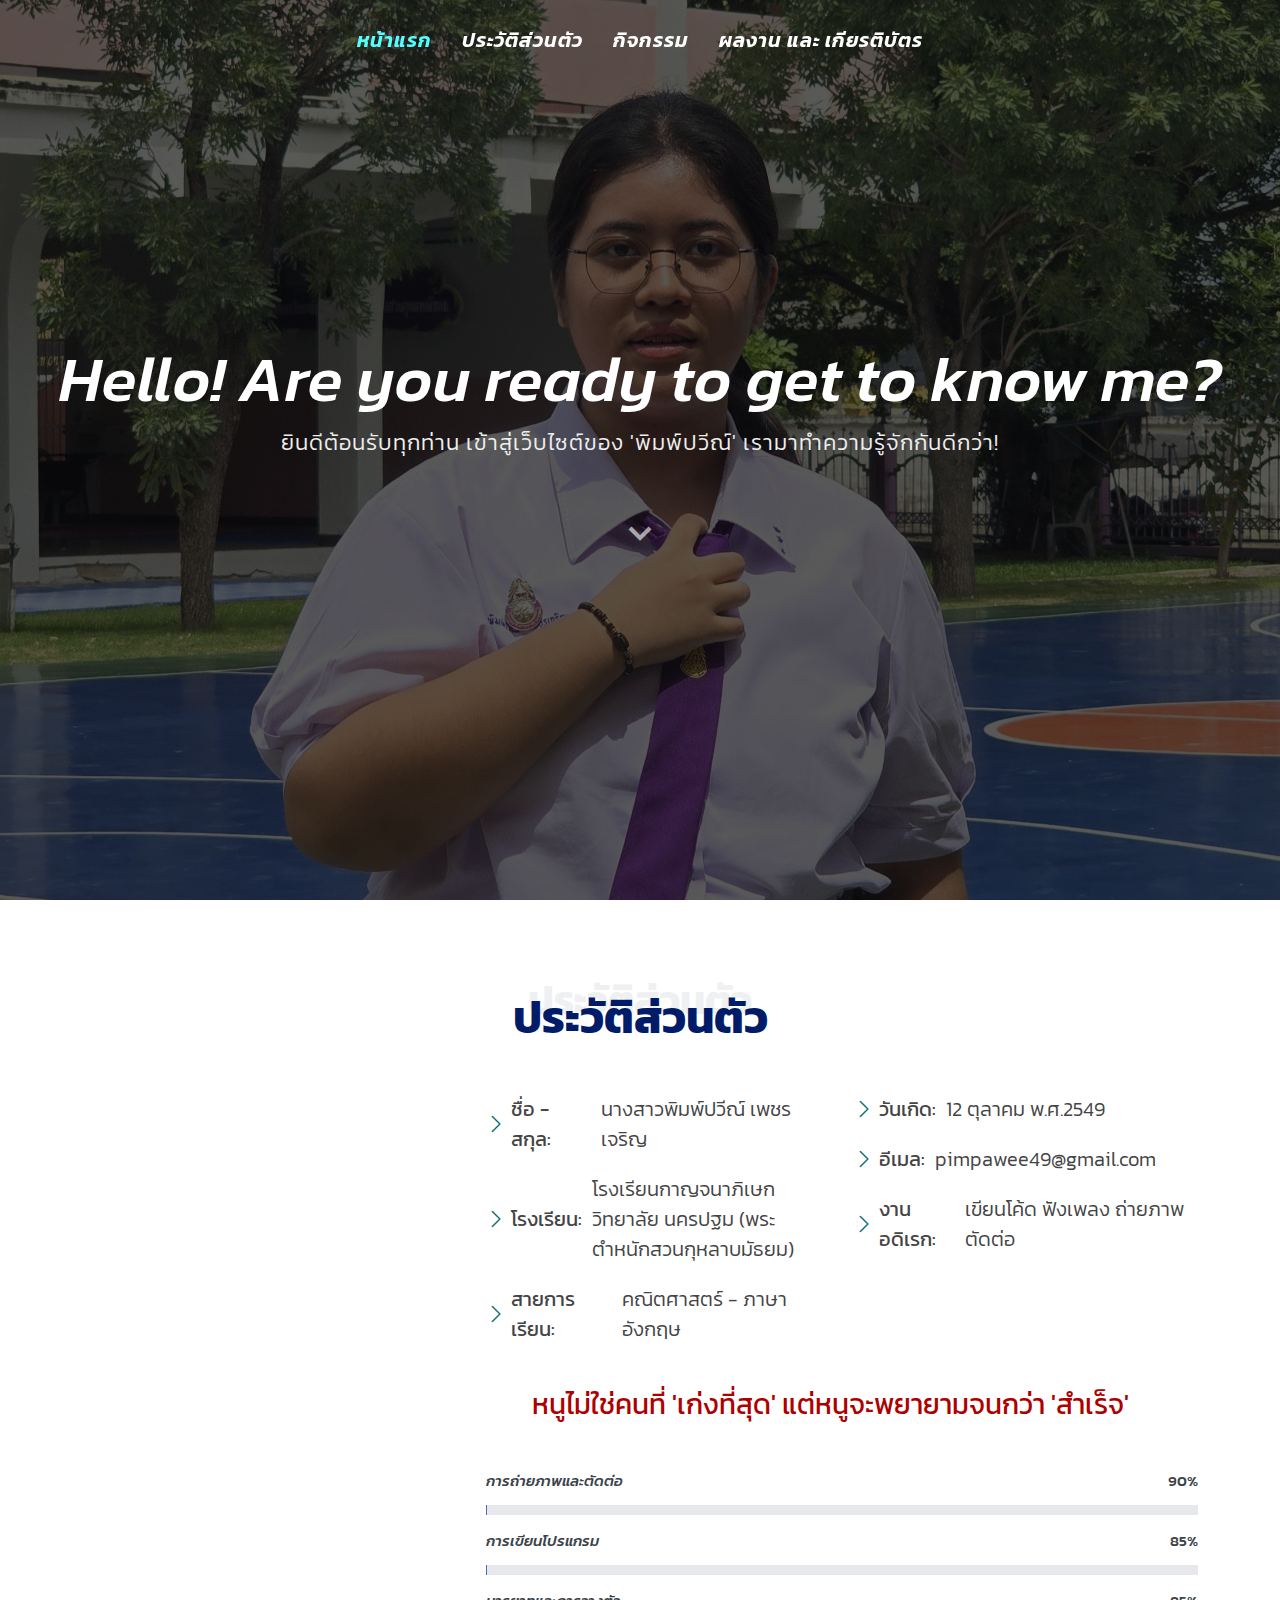
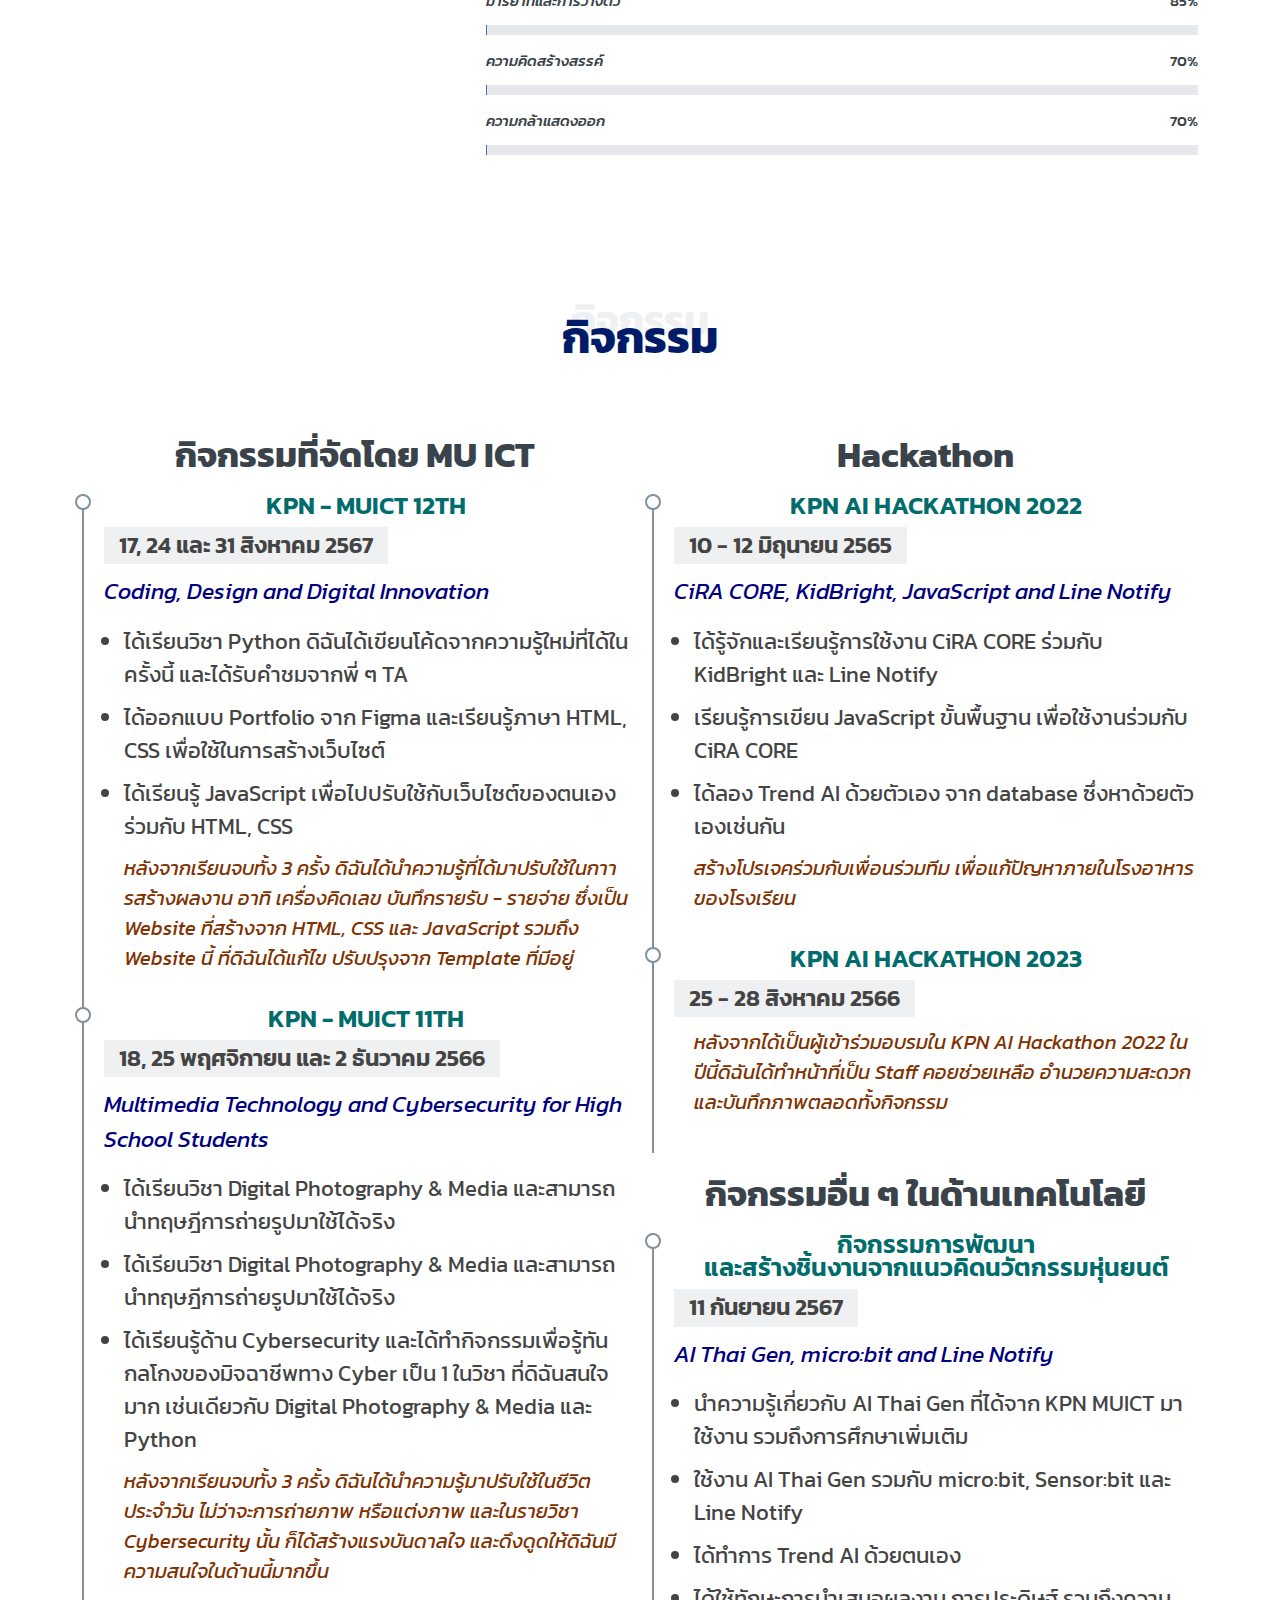
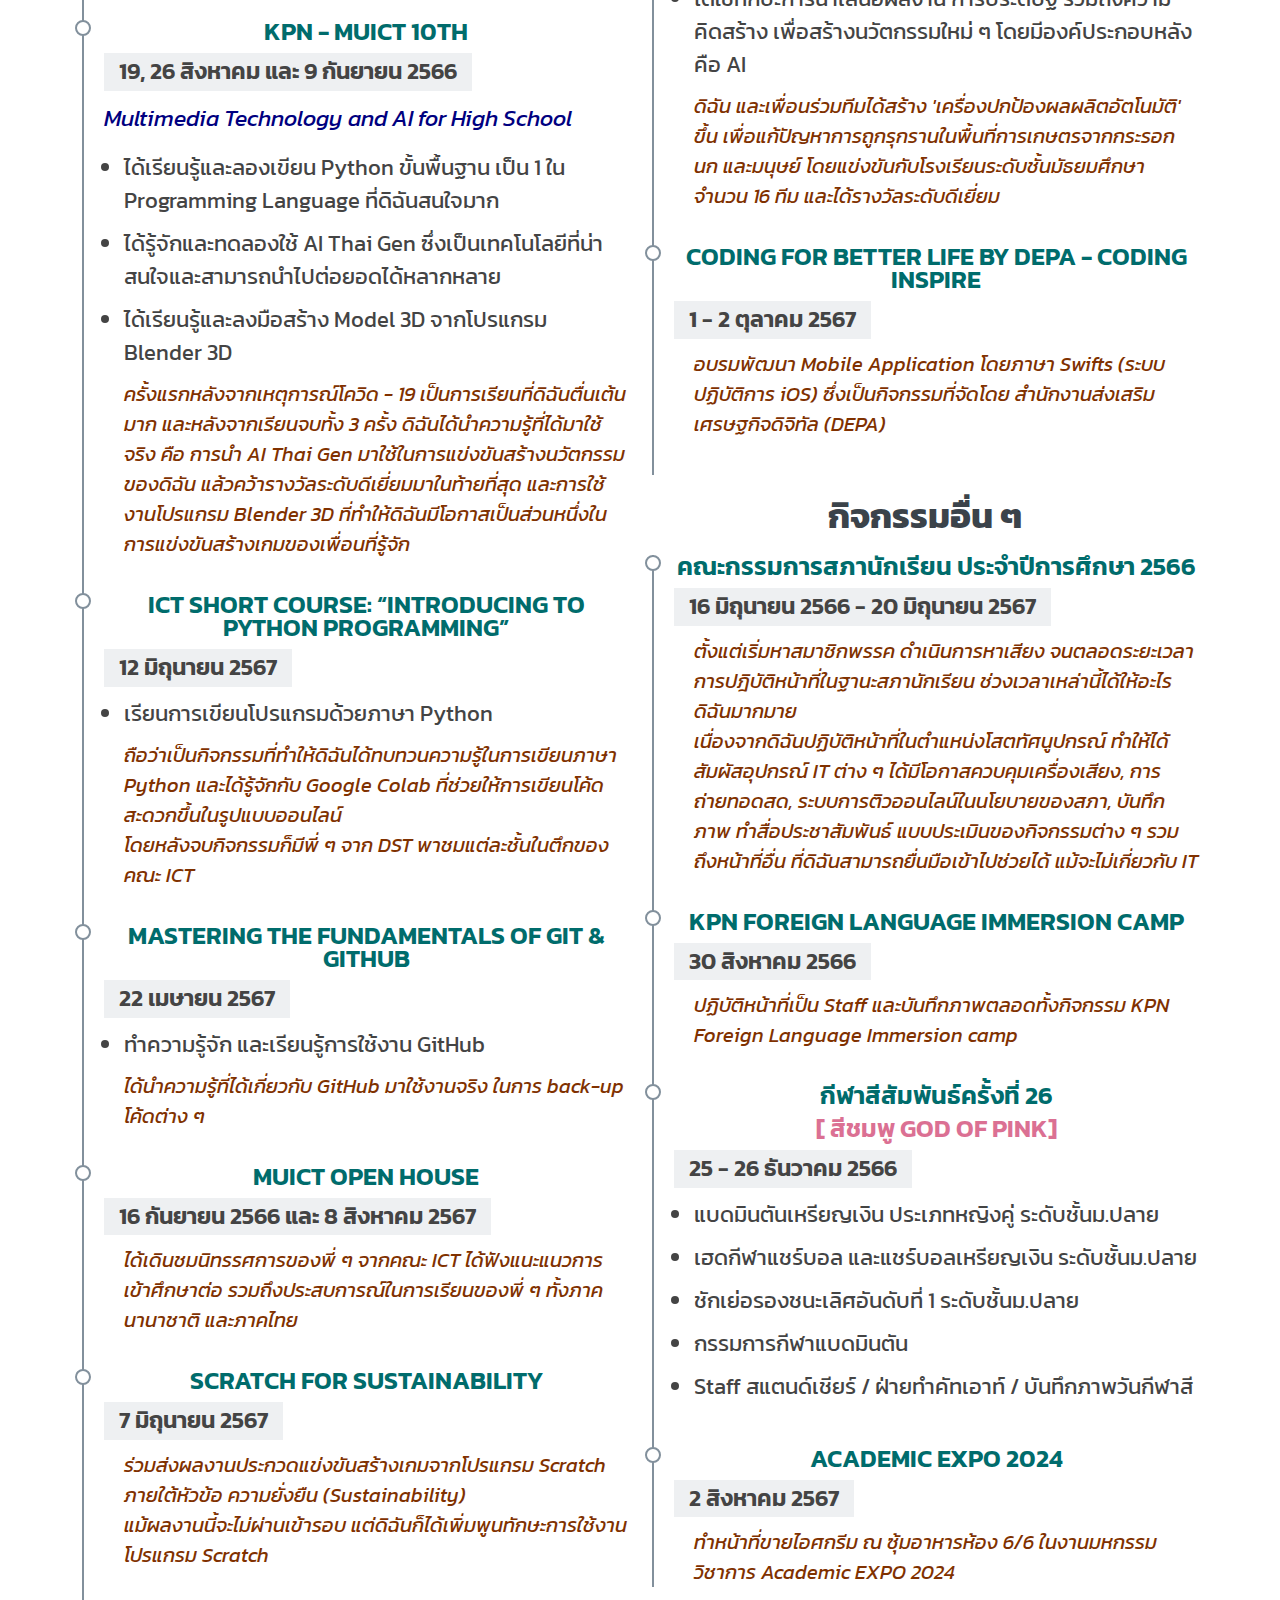
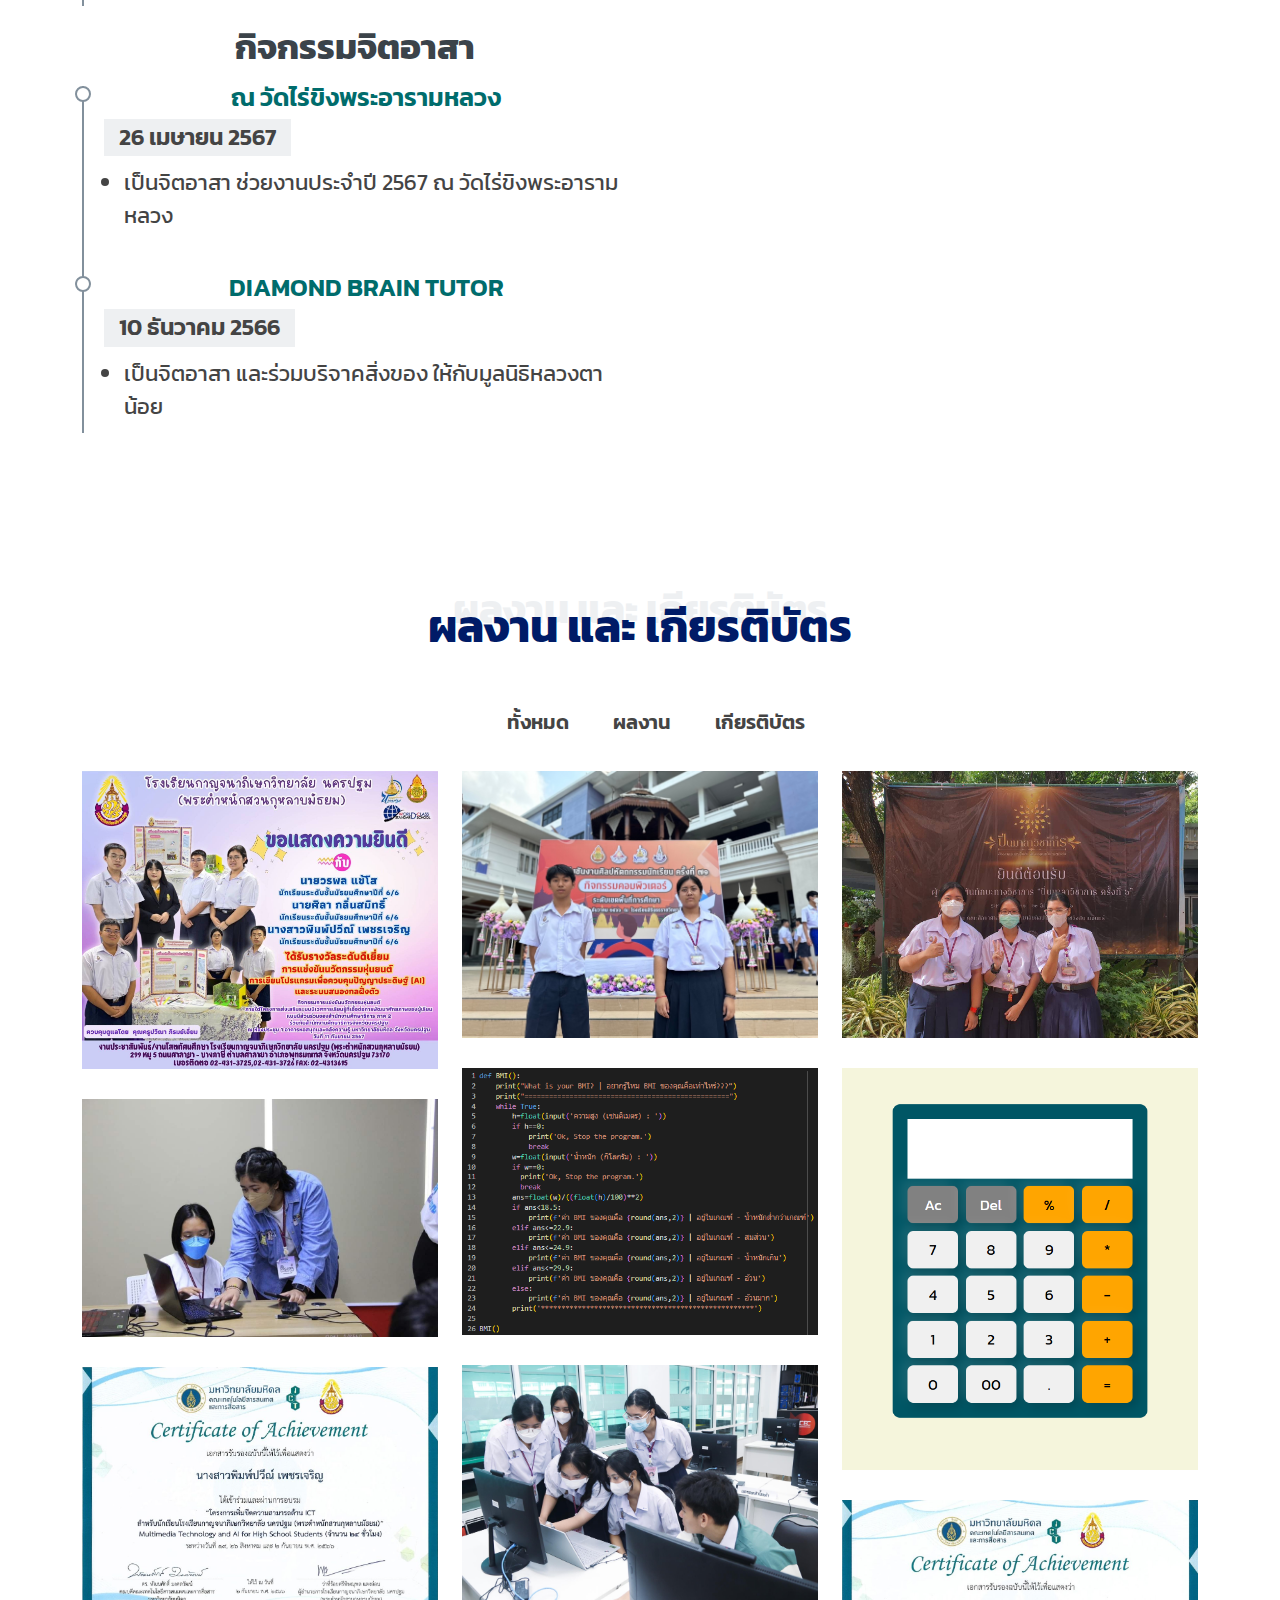
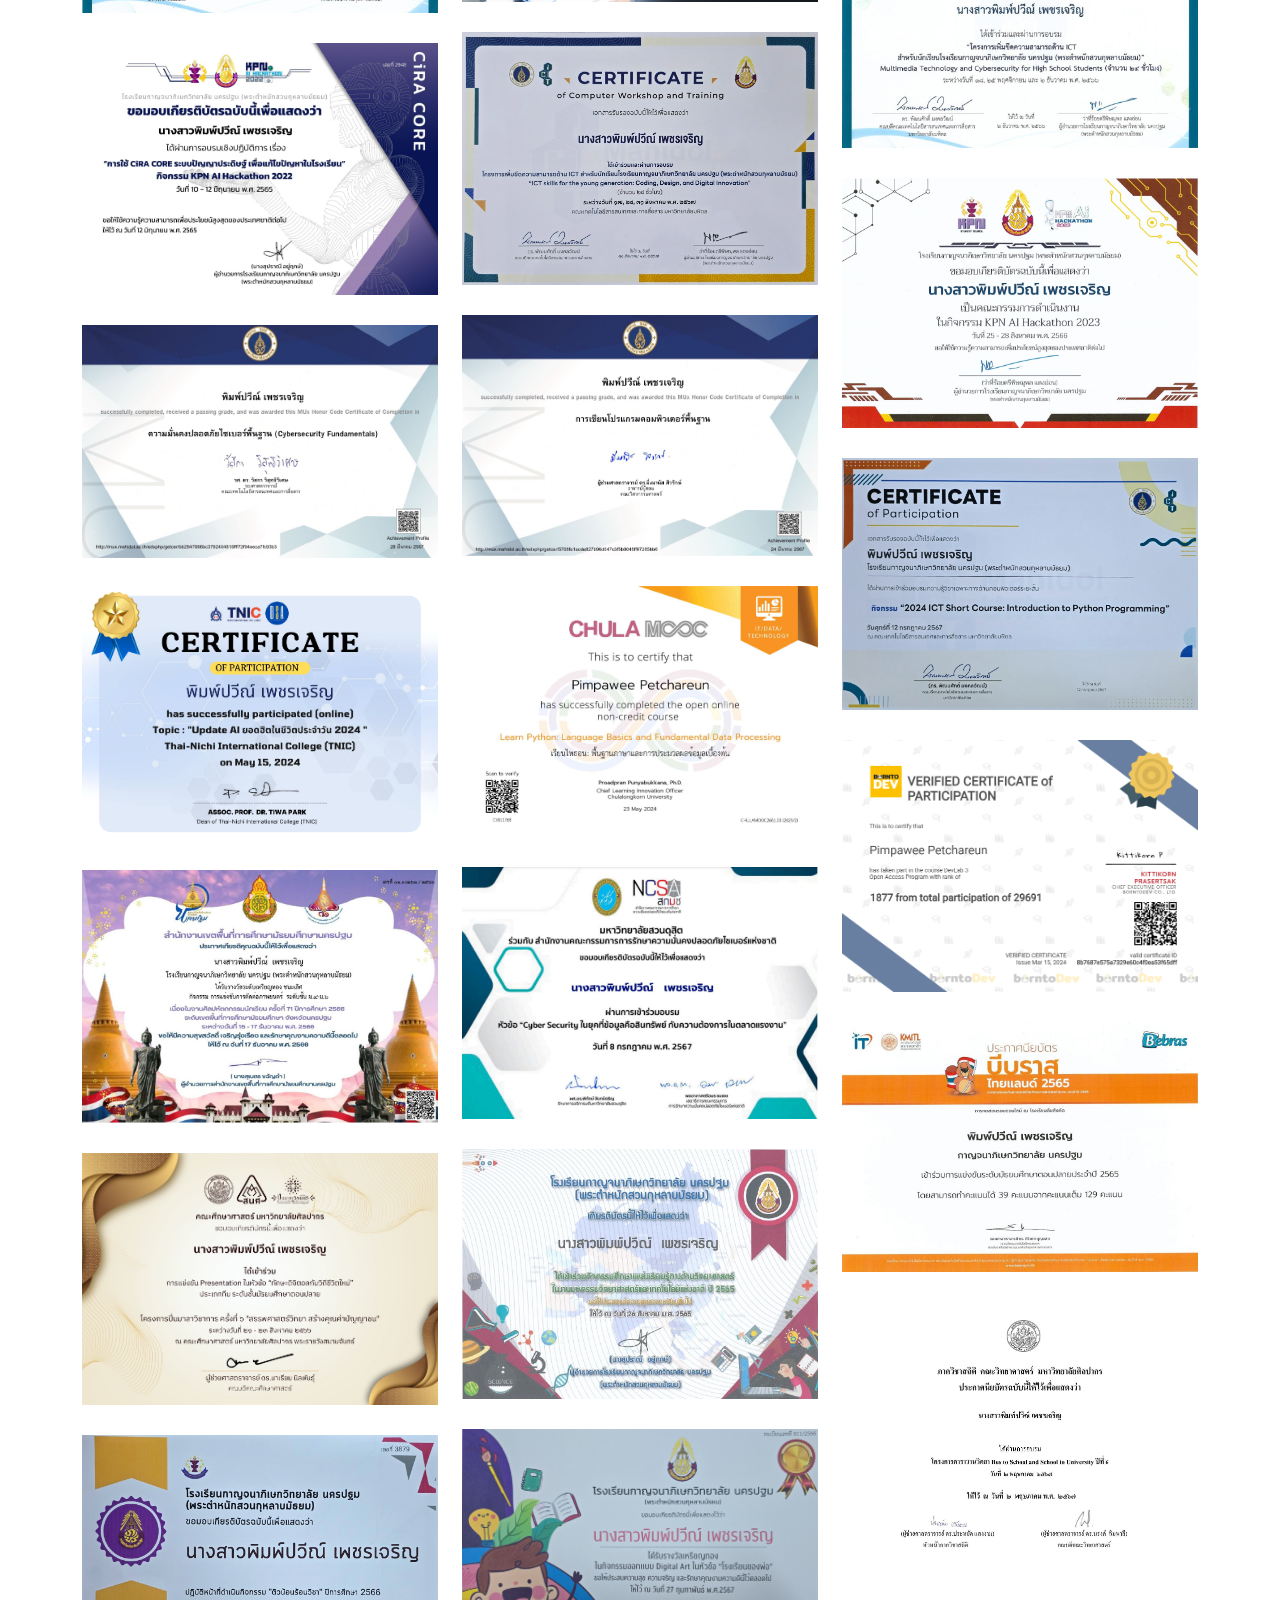
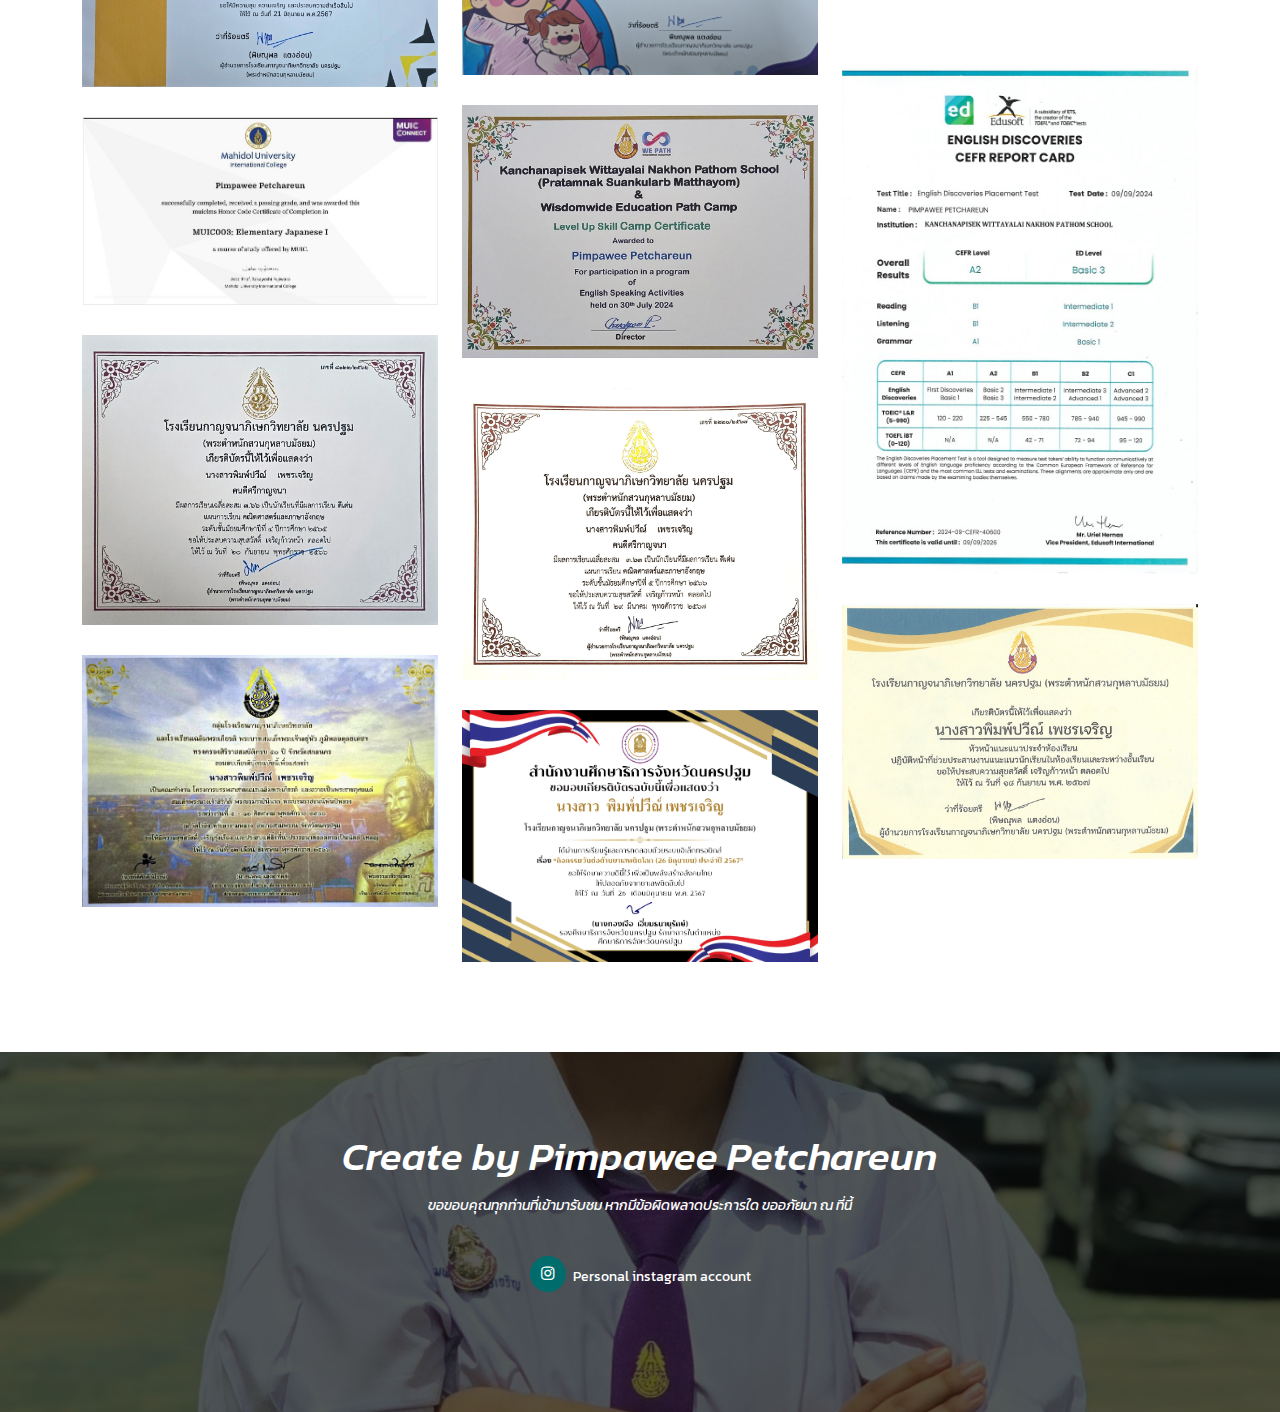
==== commit 72240994: "Update index.html" ====
--- a/index.html
+++ b/index.html
@@ -333,7 +333,7 @@
         <div class="row portfolio-container">
 
           <div class="col-lg-4 col-md-6 portfolio-item filter-experience">
-            <div class="portfolio-img"><img src="assets/img/performance/inno com2.jpg" class="img-fluid" alt=""></div>
+            <div class="portfolio-img"><img src="assets/img/performance/inno com 2.jpg" class="img-fluid" alt=""></div>
             <div class="portfolio-info">
               <h4>กิจกรรมการพัฒนา และสร้างชิ้นงานจากแนวคิดนวัตกรรมหุ่นยนต์</h4>
               <p>รางวัลระดับดีเยี่ยม ในกิจกรรมการพัฒนา และสร้างชิ้นงานจากแนวคิดนวัตกรรมโครงงานหุ่นยนต์ ตามโครงการส่งเสริมระบบนิเวศการเรียนรู้ที่เอื้อต่อการพัฒนาศักยภาพของผู้เรียน ของสํานักงานศึกษาธิการ ภาค 2</p>
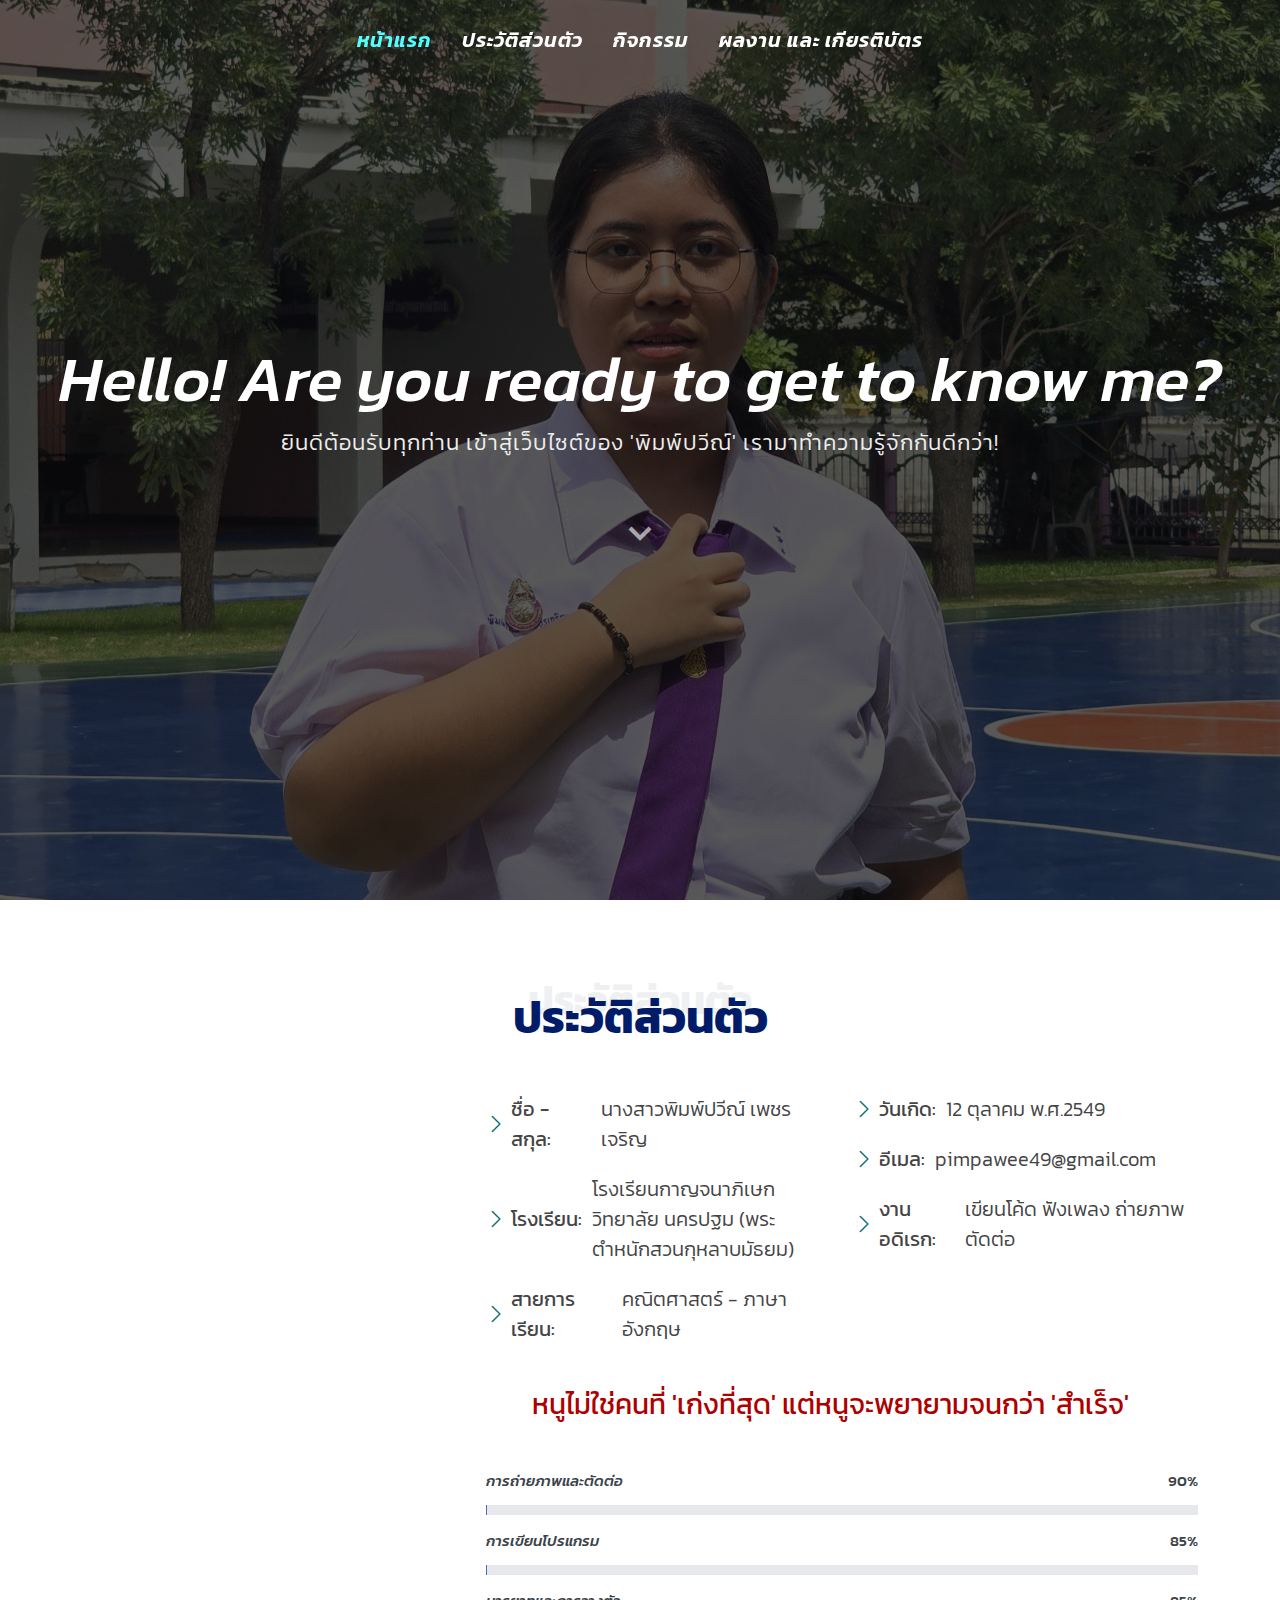
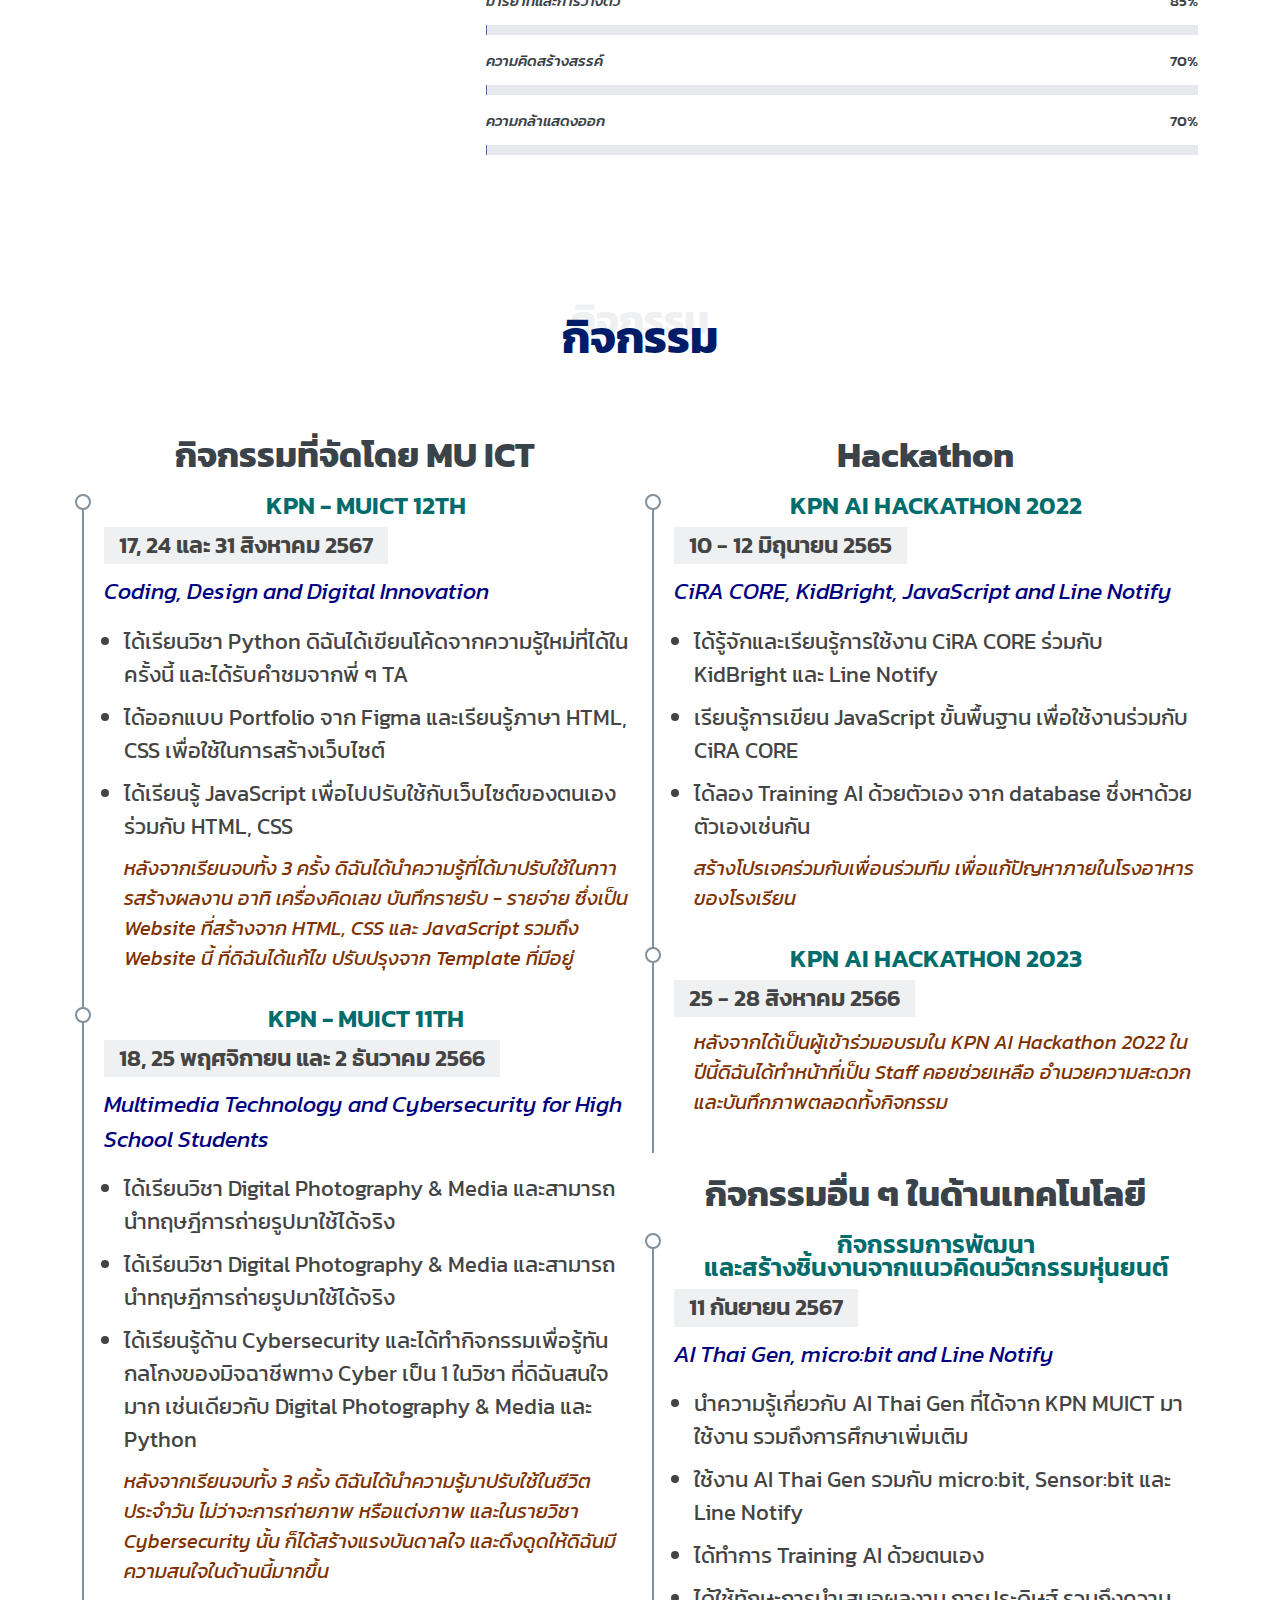
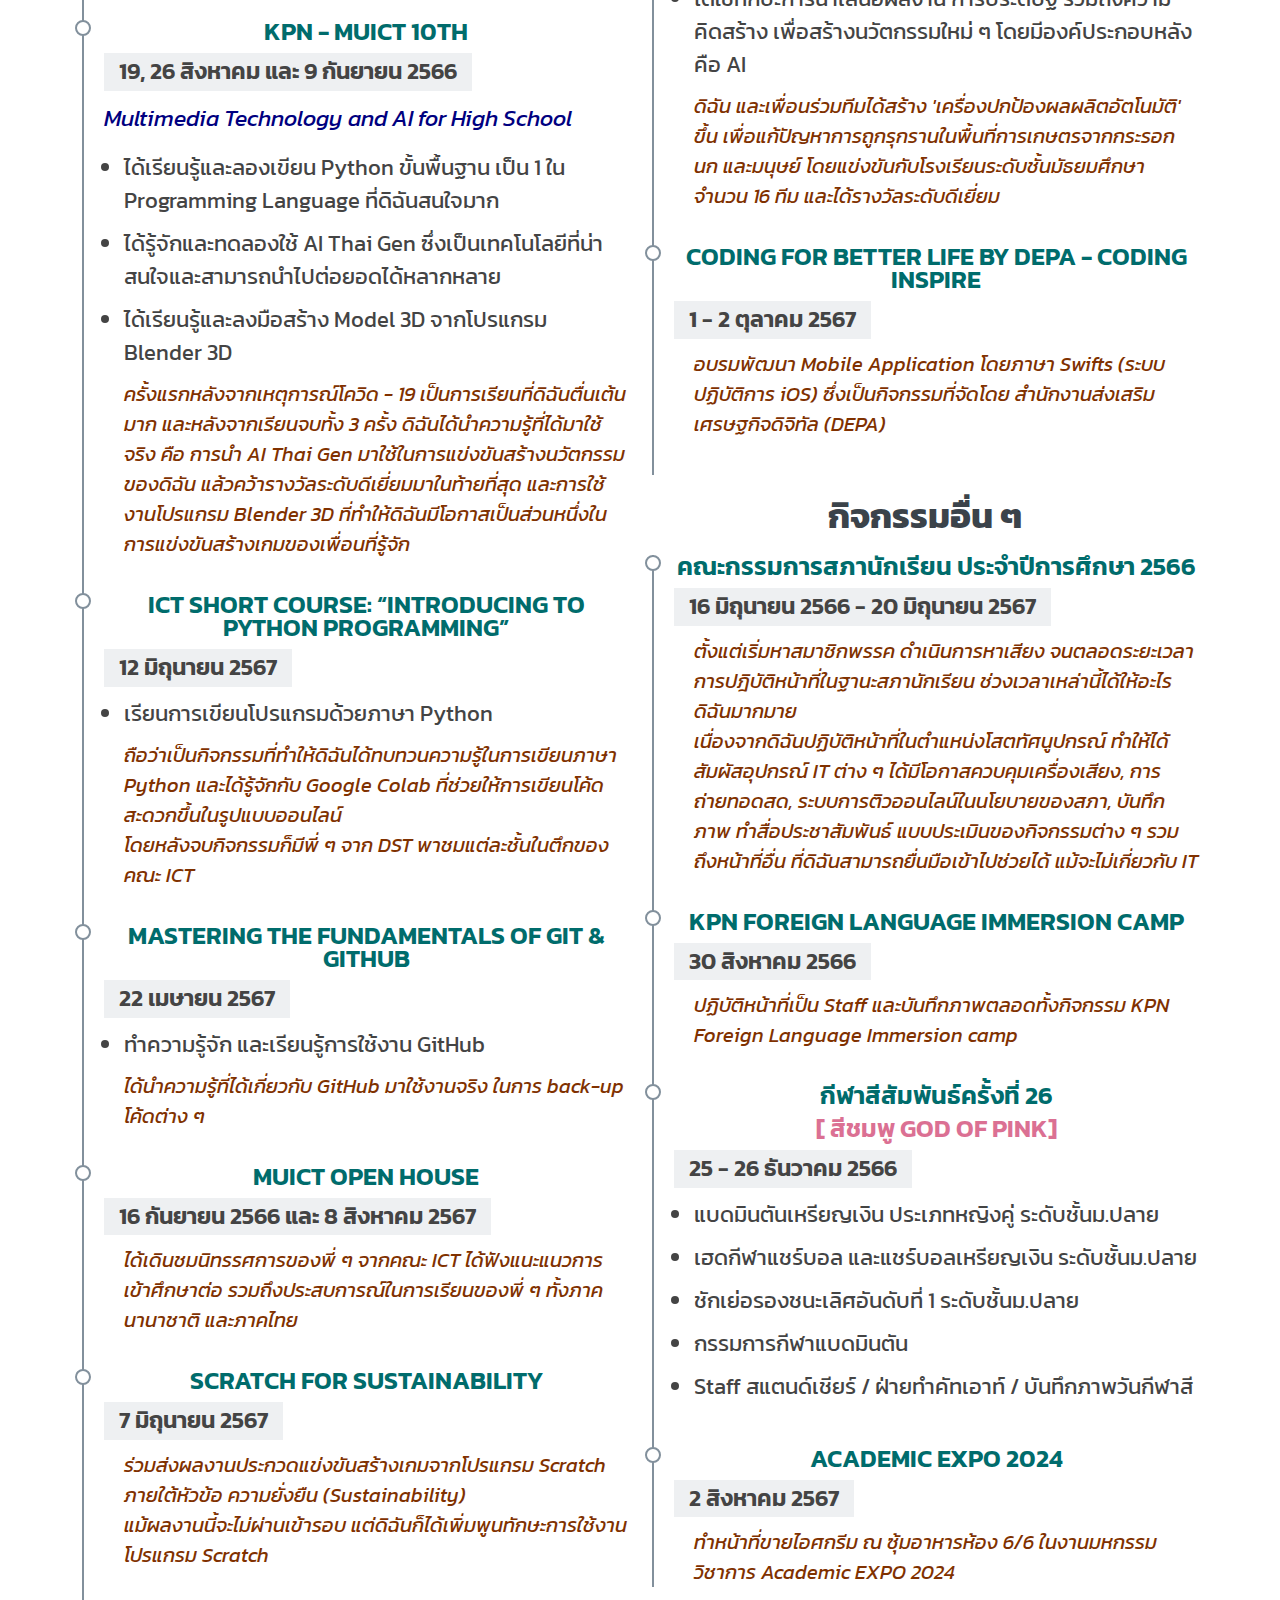
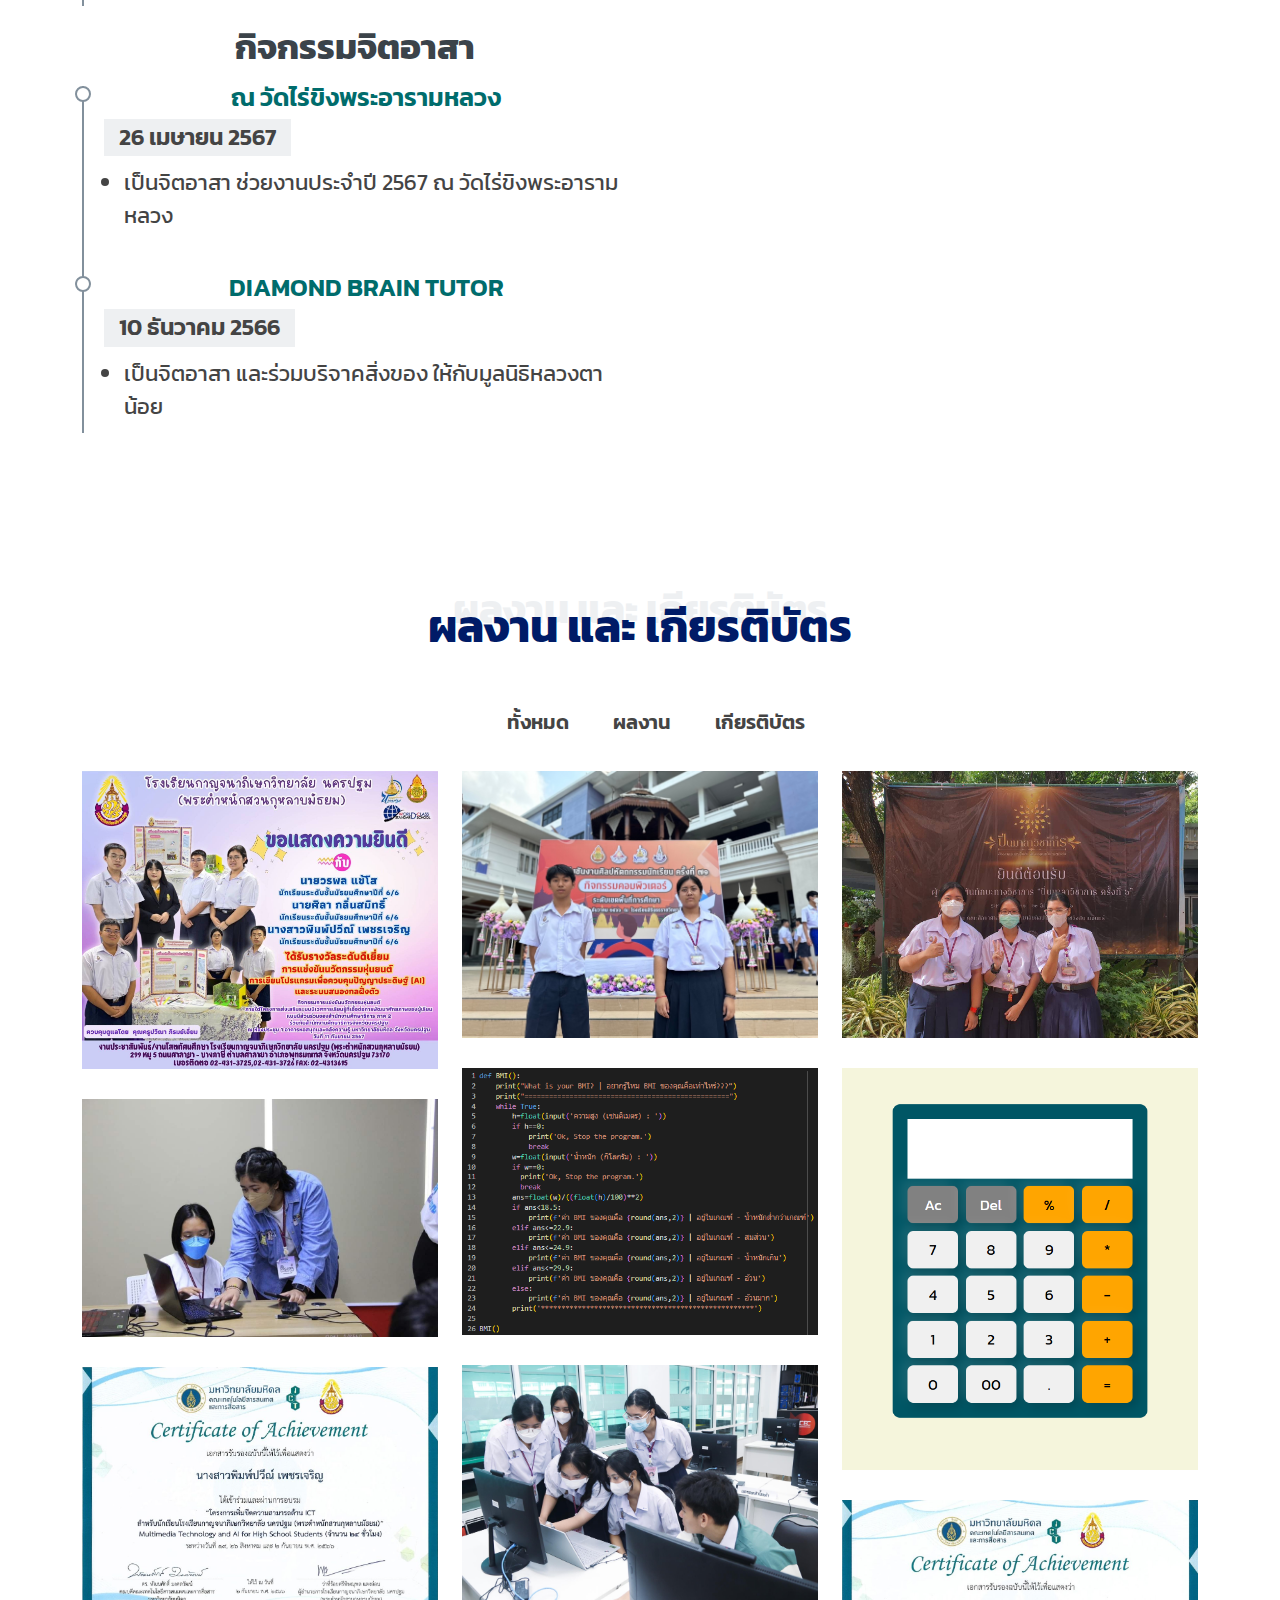
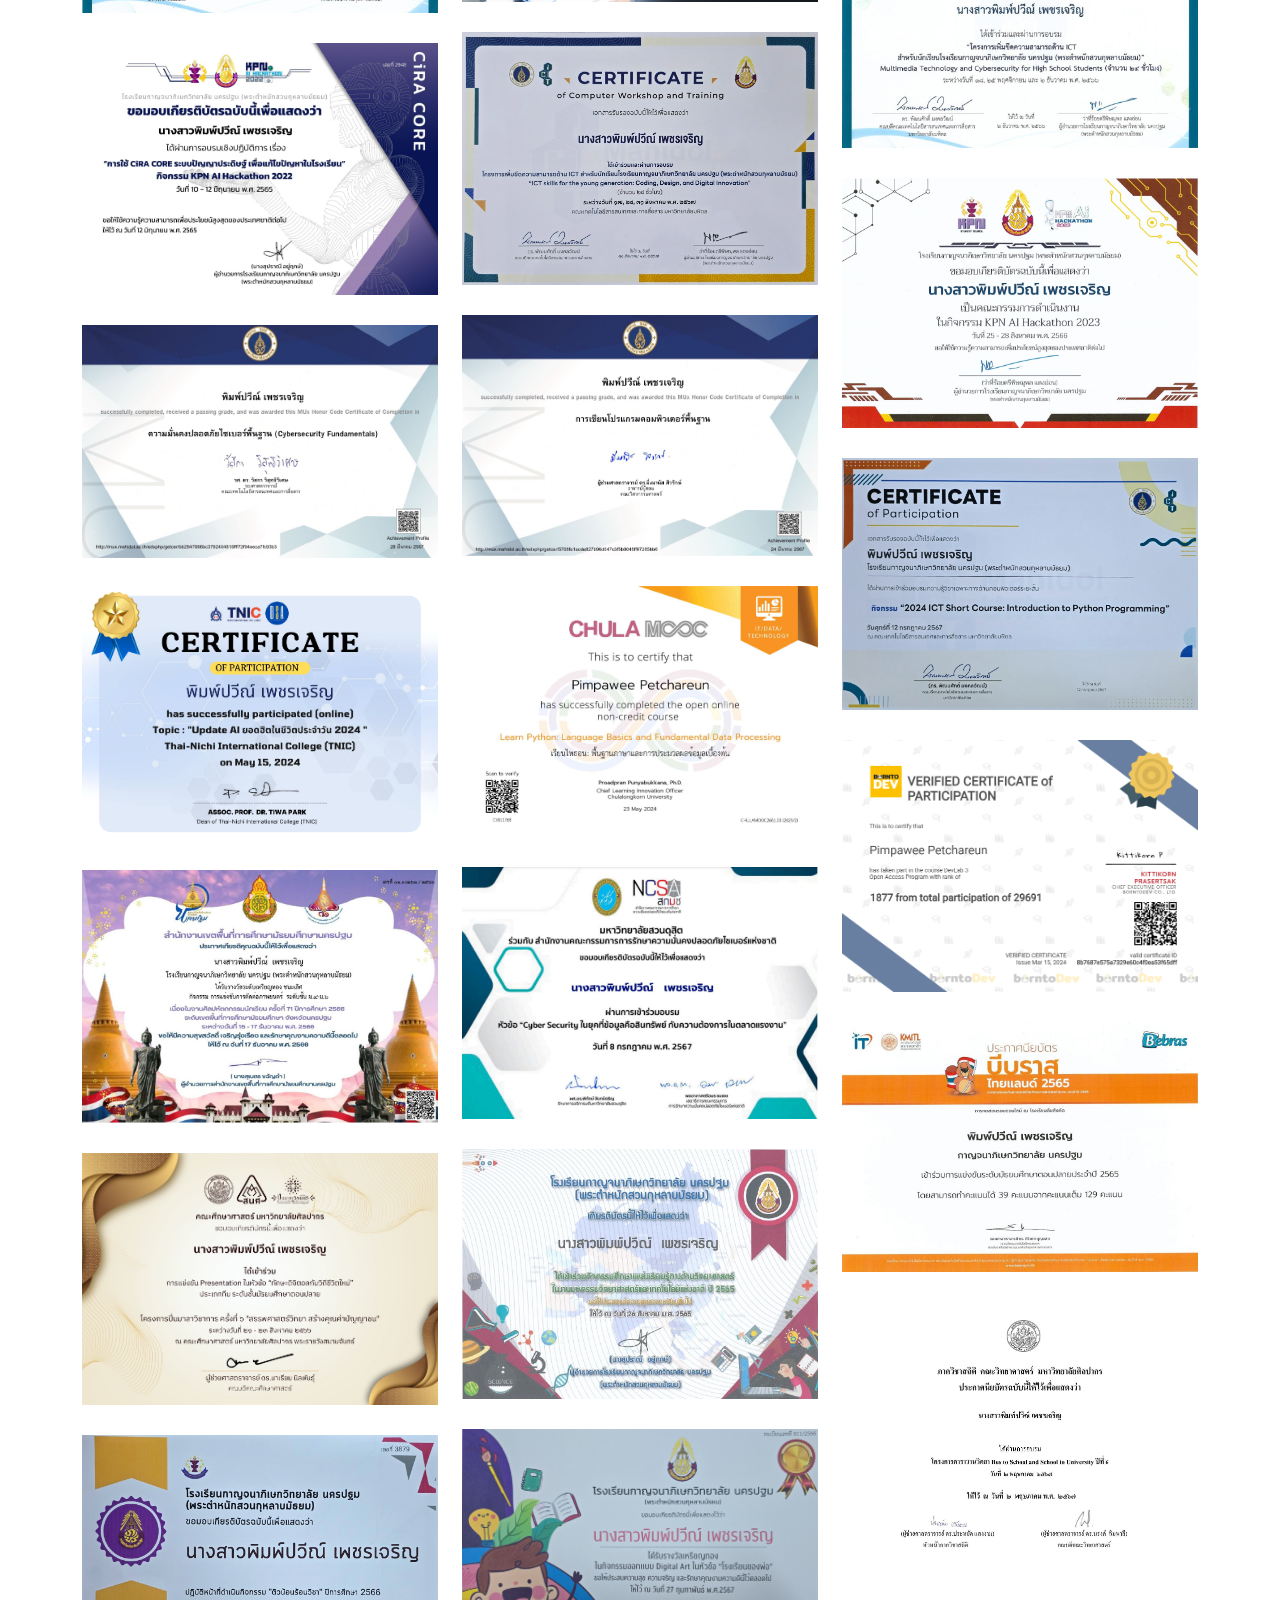
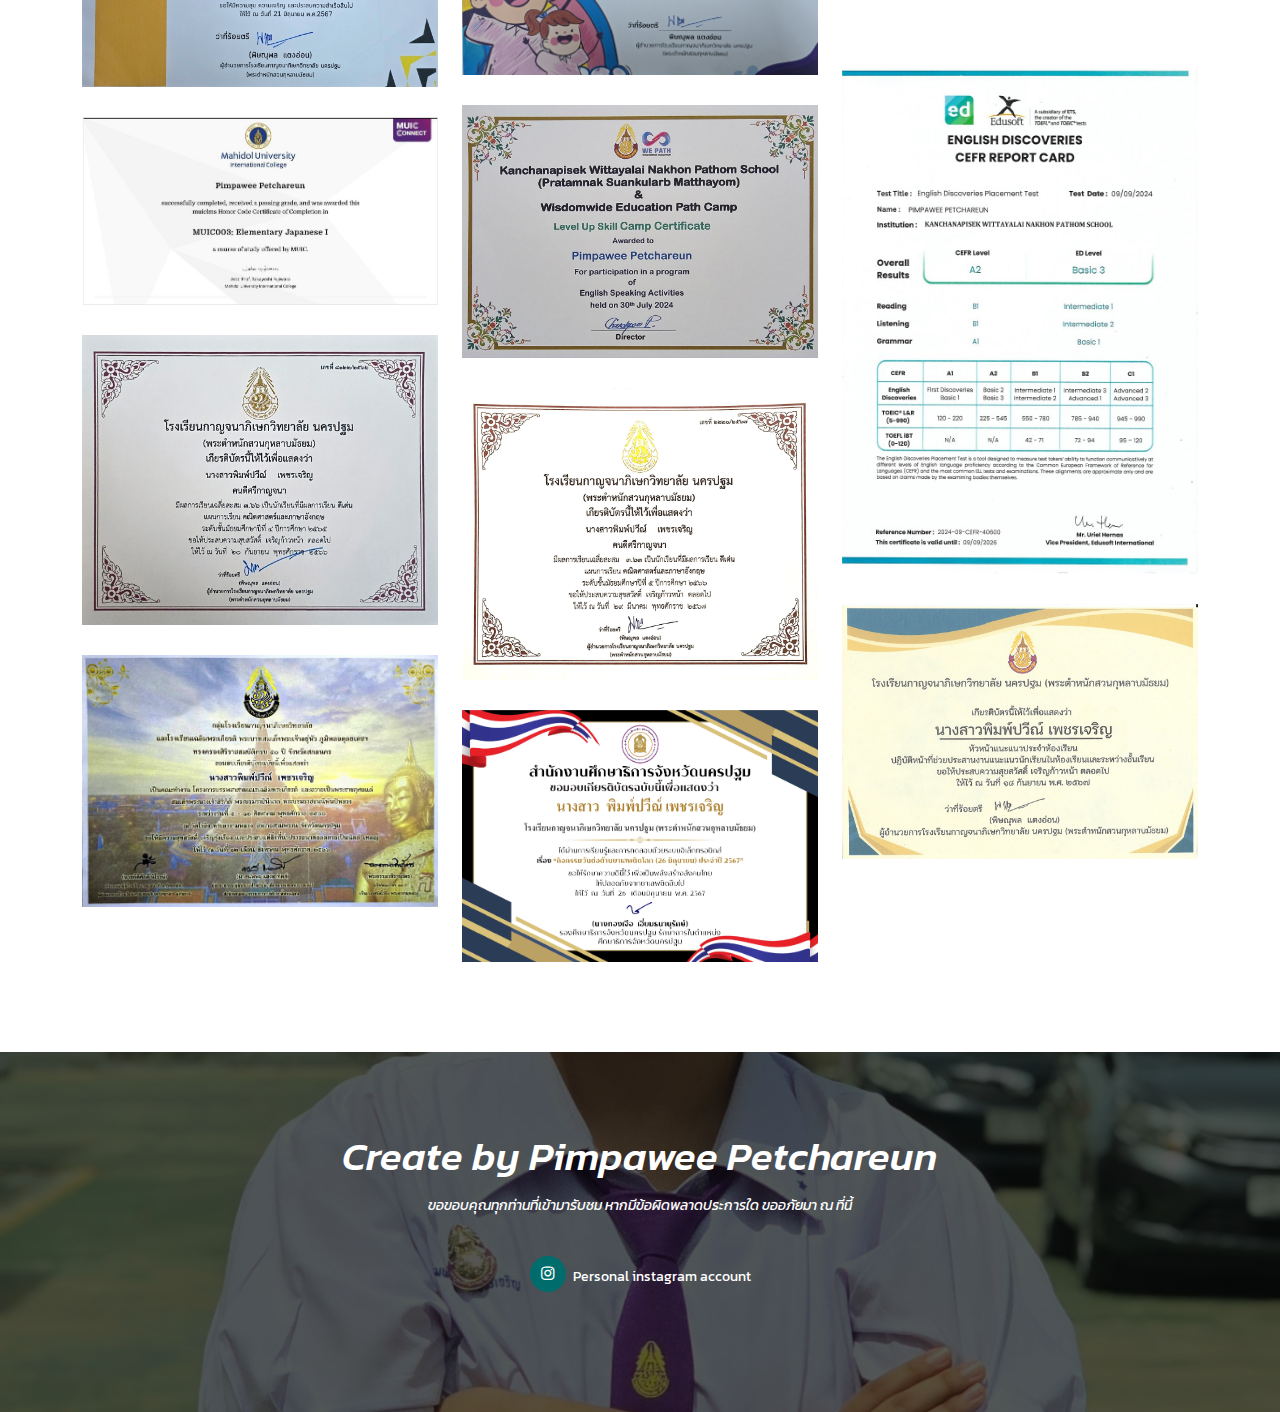
==== commit 27dcbfce: "Update index.html" ====
--- a/index.html
+++ b/index.html
@@ -234,7 +234,7 @@
               <ul>
                 <li>ได้รู้จักและเรียนรู้การใช้งาน CiRA CORE ร่วมกับ KidBright และ Line Notify</li>
                 <li>เรียนรู้การเขียน JavaScript ขั้นพื้นฐาน เพื่อใช้งานร่วมกับ CiRA CORE</li>
-                <li>ได้ลอง Trend AI ด้วยตัวเอง จาก database ซึ่งหาด้วยตัวเองเช่นกัน</li>
+                <li>ได้ลอง Training AI ด้วยตัวเอง จาก database ซึ่งหาด้วยตัวเองเช่นกัน</li>
                 <em>สร้างโปรเจคร่วมกับเพื่อนร่วมทีม เพื่อแก้ปัญหาภายในโรงอาหารของโรงเรียน</em>
               </ul>
               </p>
@@ -257,7 +257,7 @@
               <ul>
                 <li>นำความรู้เกี่ยวกับ AI Thai Gen ที่ได้จาก KPN MUICT มาใช้งาน รวมถึงการศึกษาเพิ่มเติม</li>
                 <li>ใช้งาน AI Thai Gen รวมกับ micro:bit, Sensor:bit และ Line Notify</li>
-                <li>ได้ทำการ Trend AI ด้วยตนเอง</li>
+                <li>ได้ทำการ Training AI ด้วยตนเอง</li>
                 <li>ได้ใช้ทักษะการนำเสนอผลงาน การประดิษฐ์ รวมถึงความคิดสร้าง เพื่อสร้างนวัตกรรมใหม่ ๆ โดยมีองค์ประกอบหลังคือ AI</li>
                 <em>ดิฉัน และเพื่อนร่วมทีมได้สร้าง 'เครื่องปกป้องผลผลิตอัตโนมัติ' ขึ้น เพื่อแก้ปัญหาการถูกรุกรานในพื้นที่การเกษตรจากกระรอก นก และมนุษย์ โดยแข่งขันกับโรงเรียนระดับชั้นมัธยมศึกษาจำนวน 16 ทีม และได้รางวัลระดับดีเยี่ยม</em>
               </ul>
@@ -368,7 +368,7 @@
             <div class="portfolio-img"><img src="assets/img/performance/calculator.png" class="img-fluid" alt=""></div>
             <div class="portfolio-info">
               <h4>การเขียนโปรแกรมด้วยภาษา HTML, CSS และ JavaScript</h4>
-              <p>ใช้ทั้ง 3 ภาษา ในการสร้าง Website <button-- type="button" onclick="window.open('https://drive.google.com/drive/folders/1ZwevZeGqP43tbJ70JTN1ugjY5ZYKjOpI?usp=sharing', '_blank')" class="button-example">ตัวอย่าง HTML, CSS, JavaScript</button></p>
+              <p>ใช้ทั้ง 3 ภาษา ในการสร้าง Website <button type="button" onclick="window.open('https://drive.google.com/drive/folders/1ZwevZeGqP43tbJ70JTN1ugjY5ZYKjOpI?usp=sharing', '_blank')" class="button-example">ตัวอย่าง HTML, CSS, JavaScript</button></p>
             </div>
           </div>
 
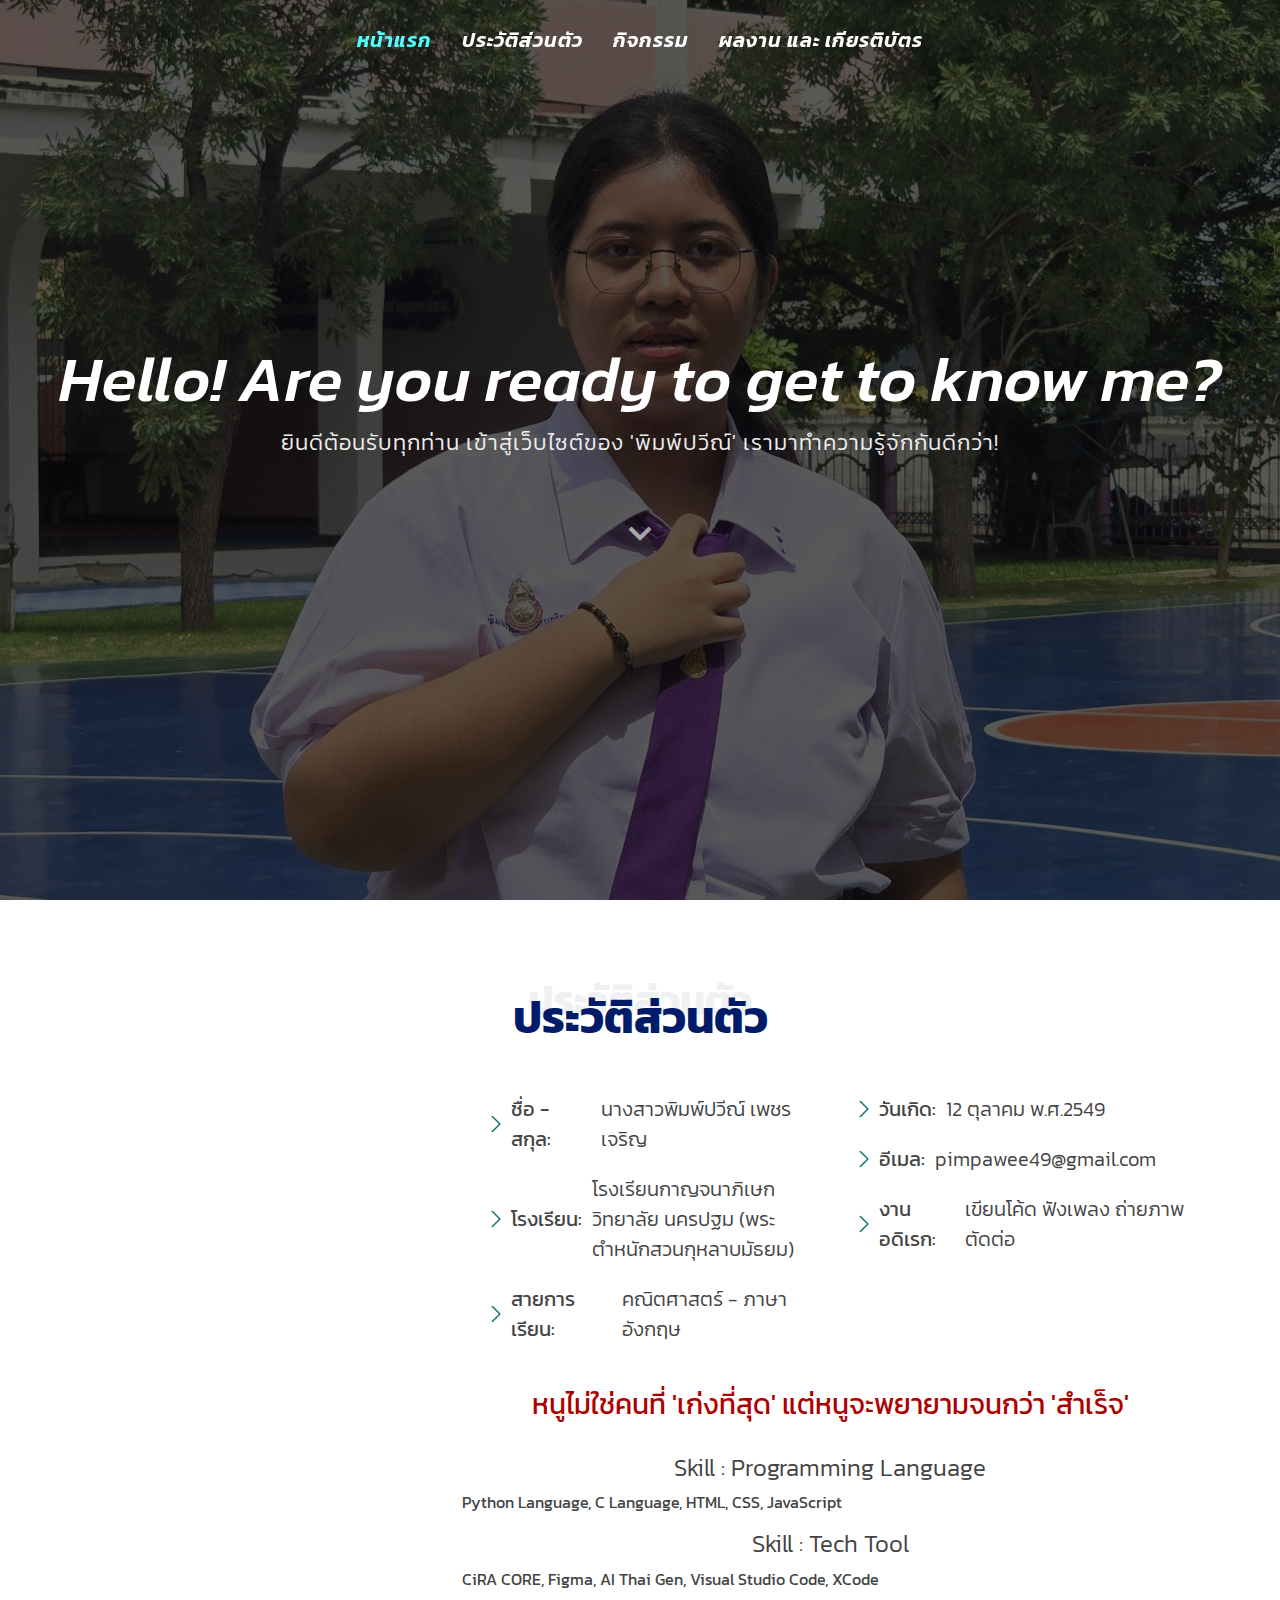
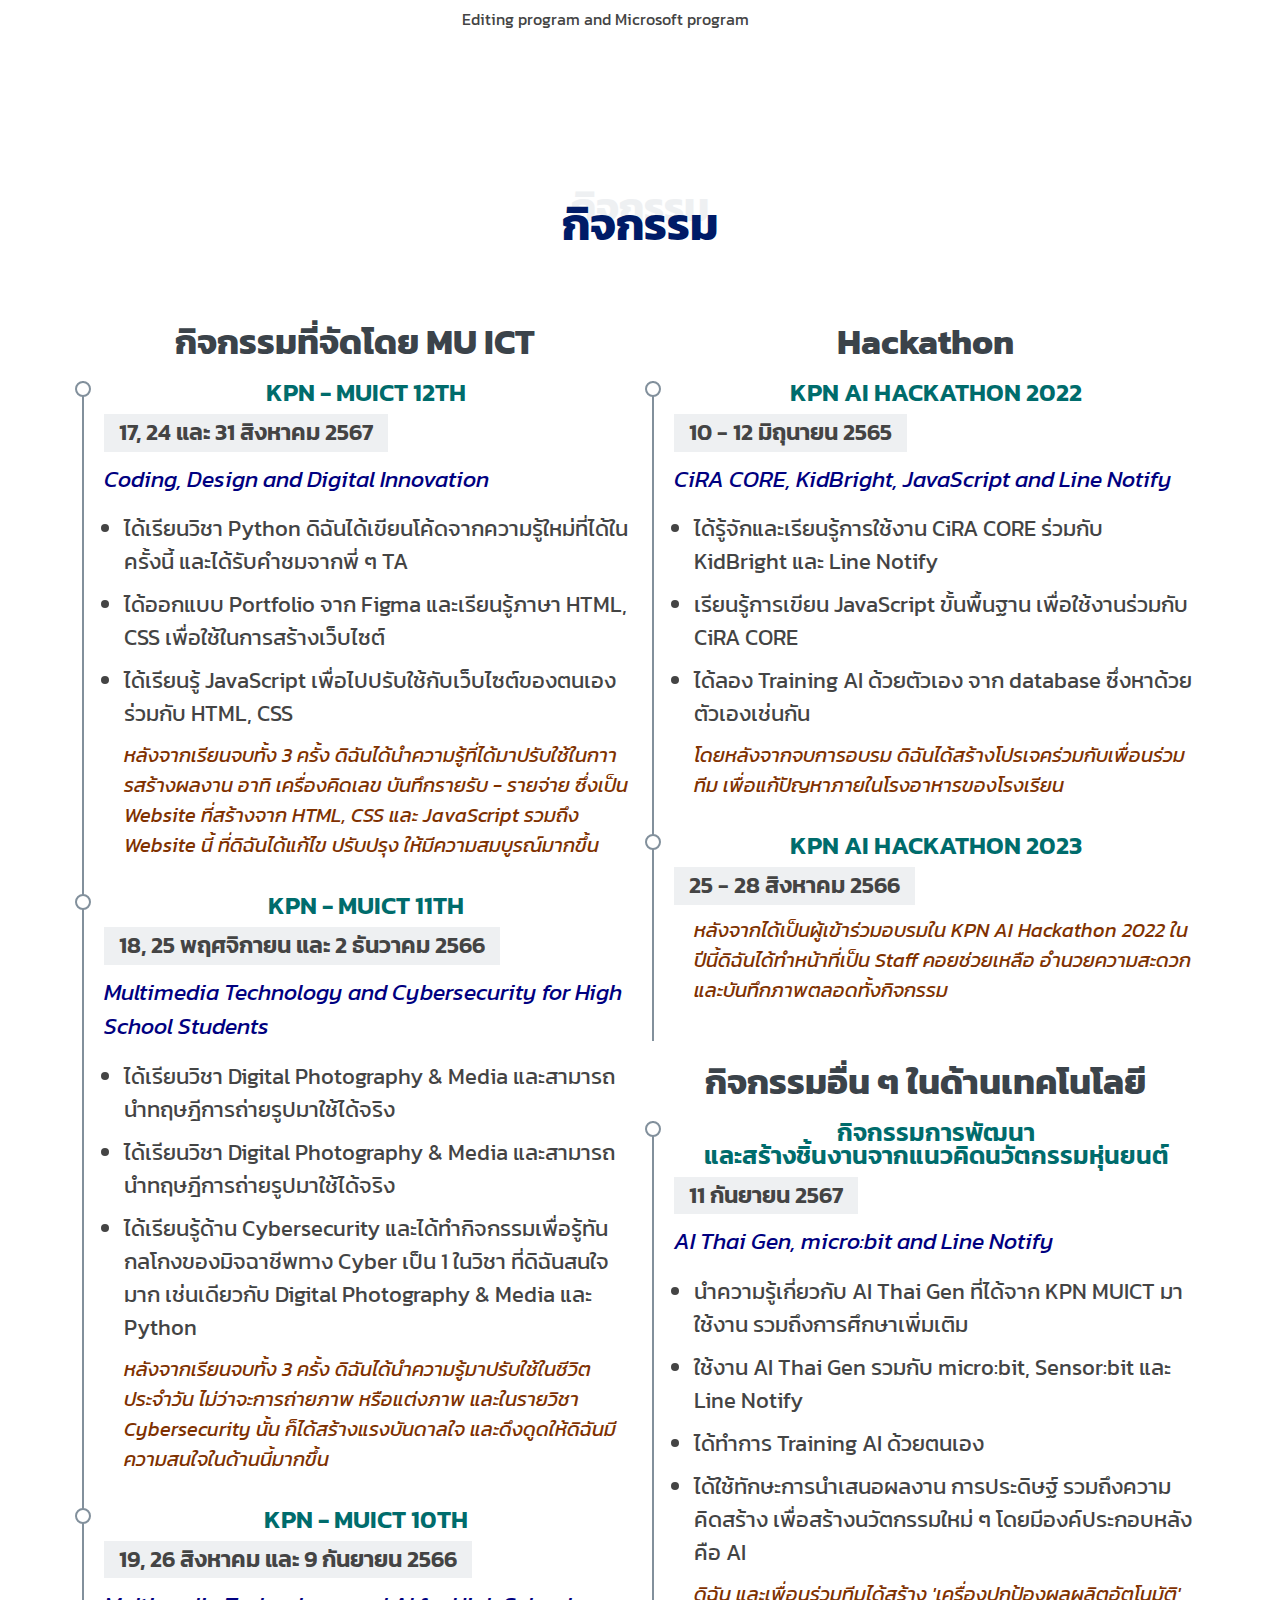
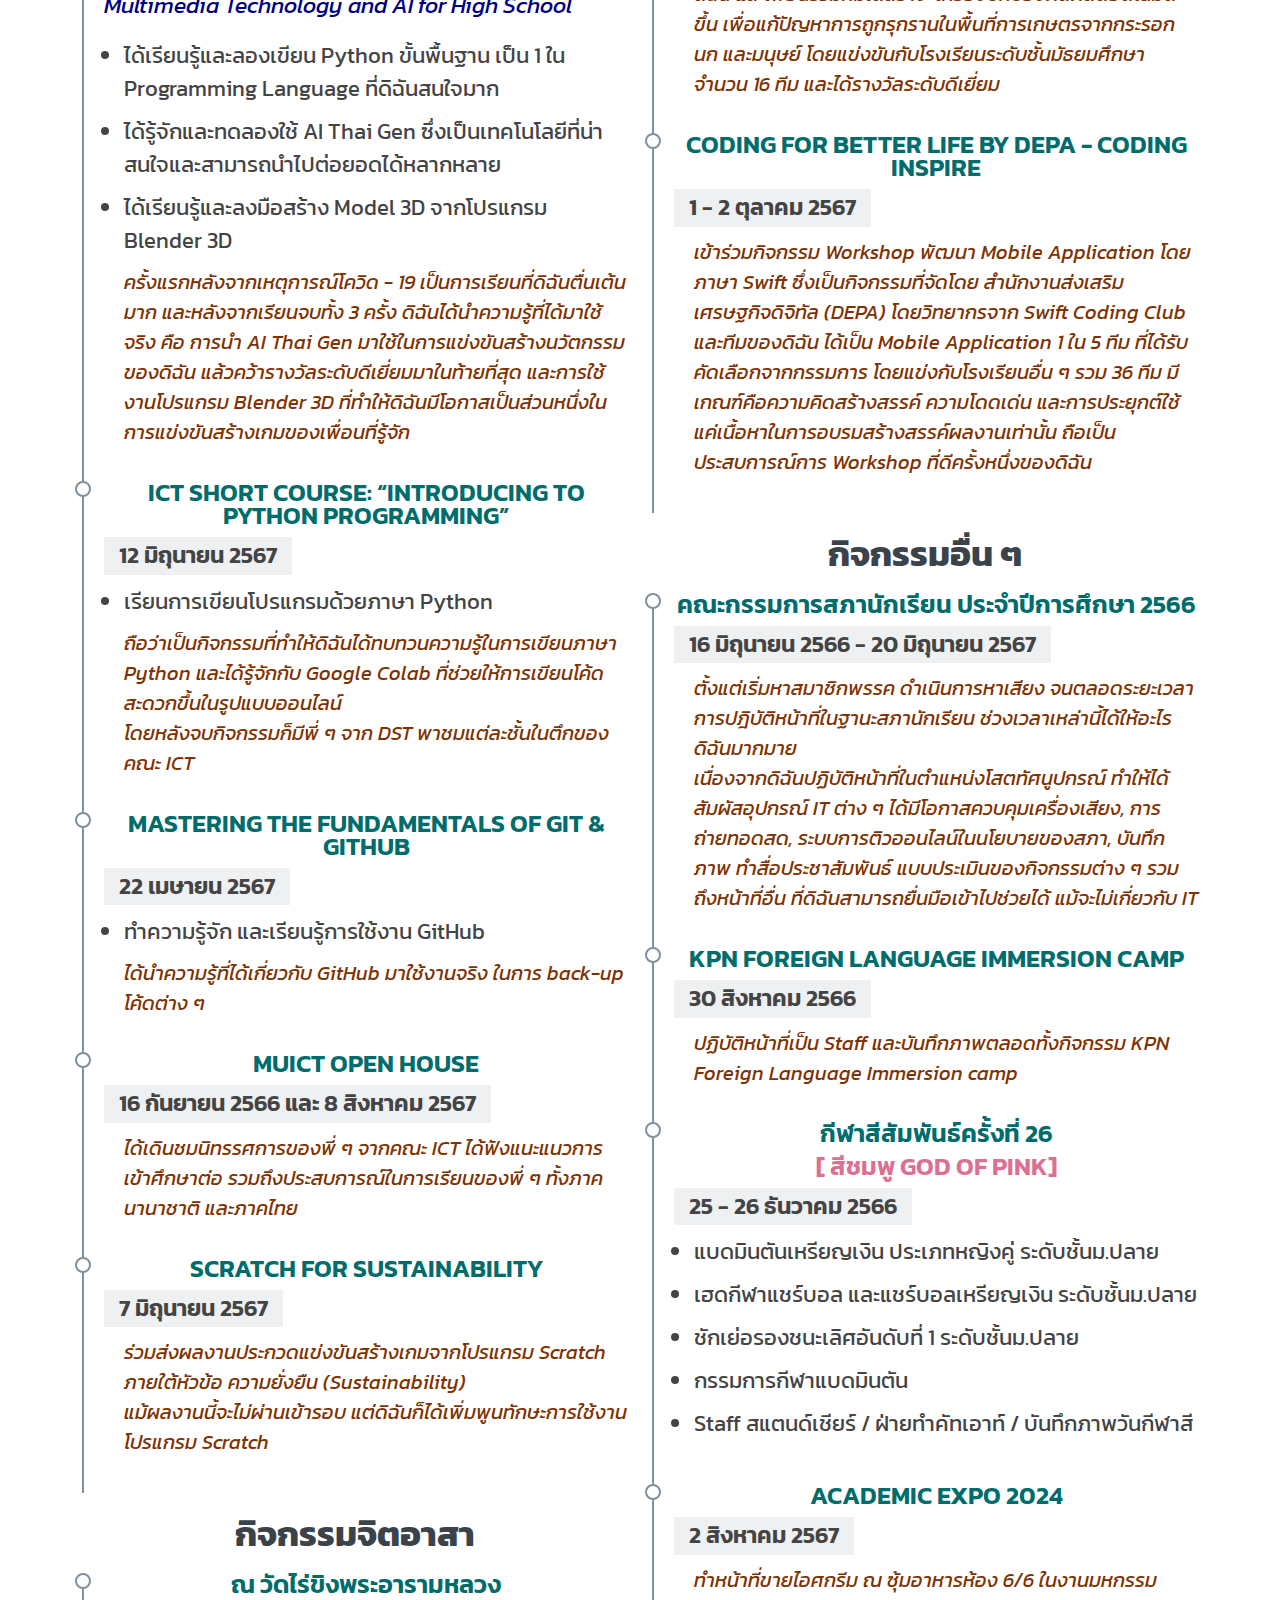
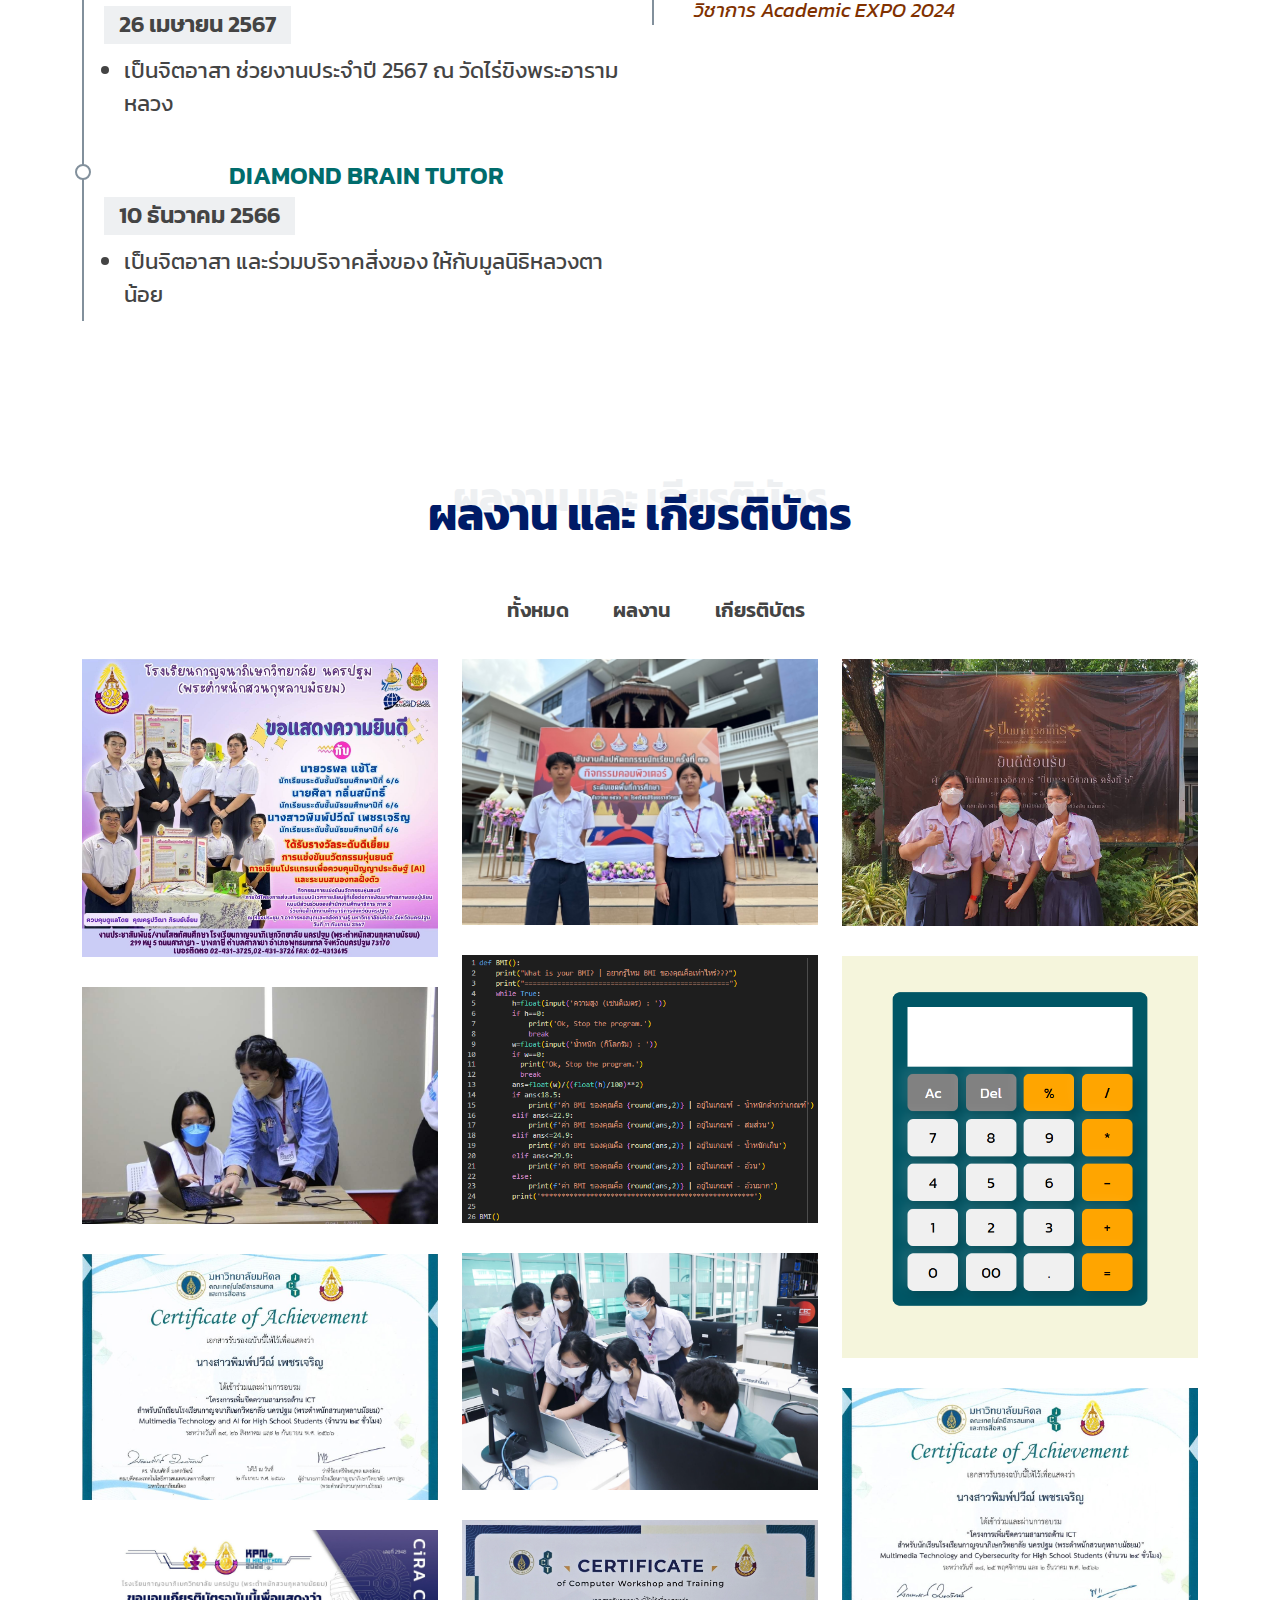
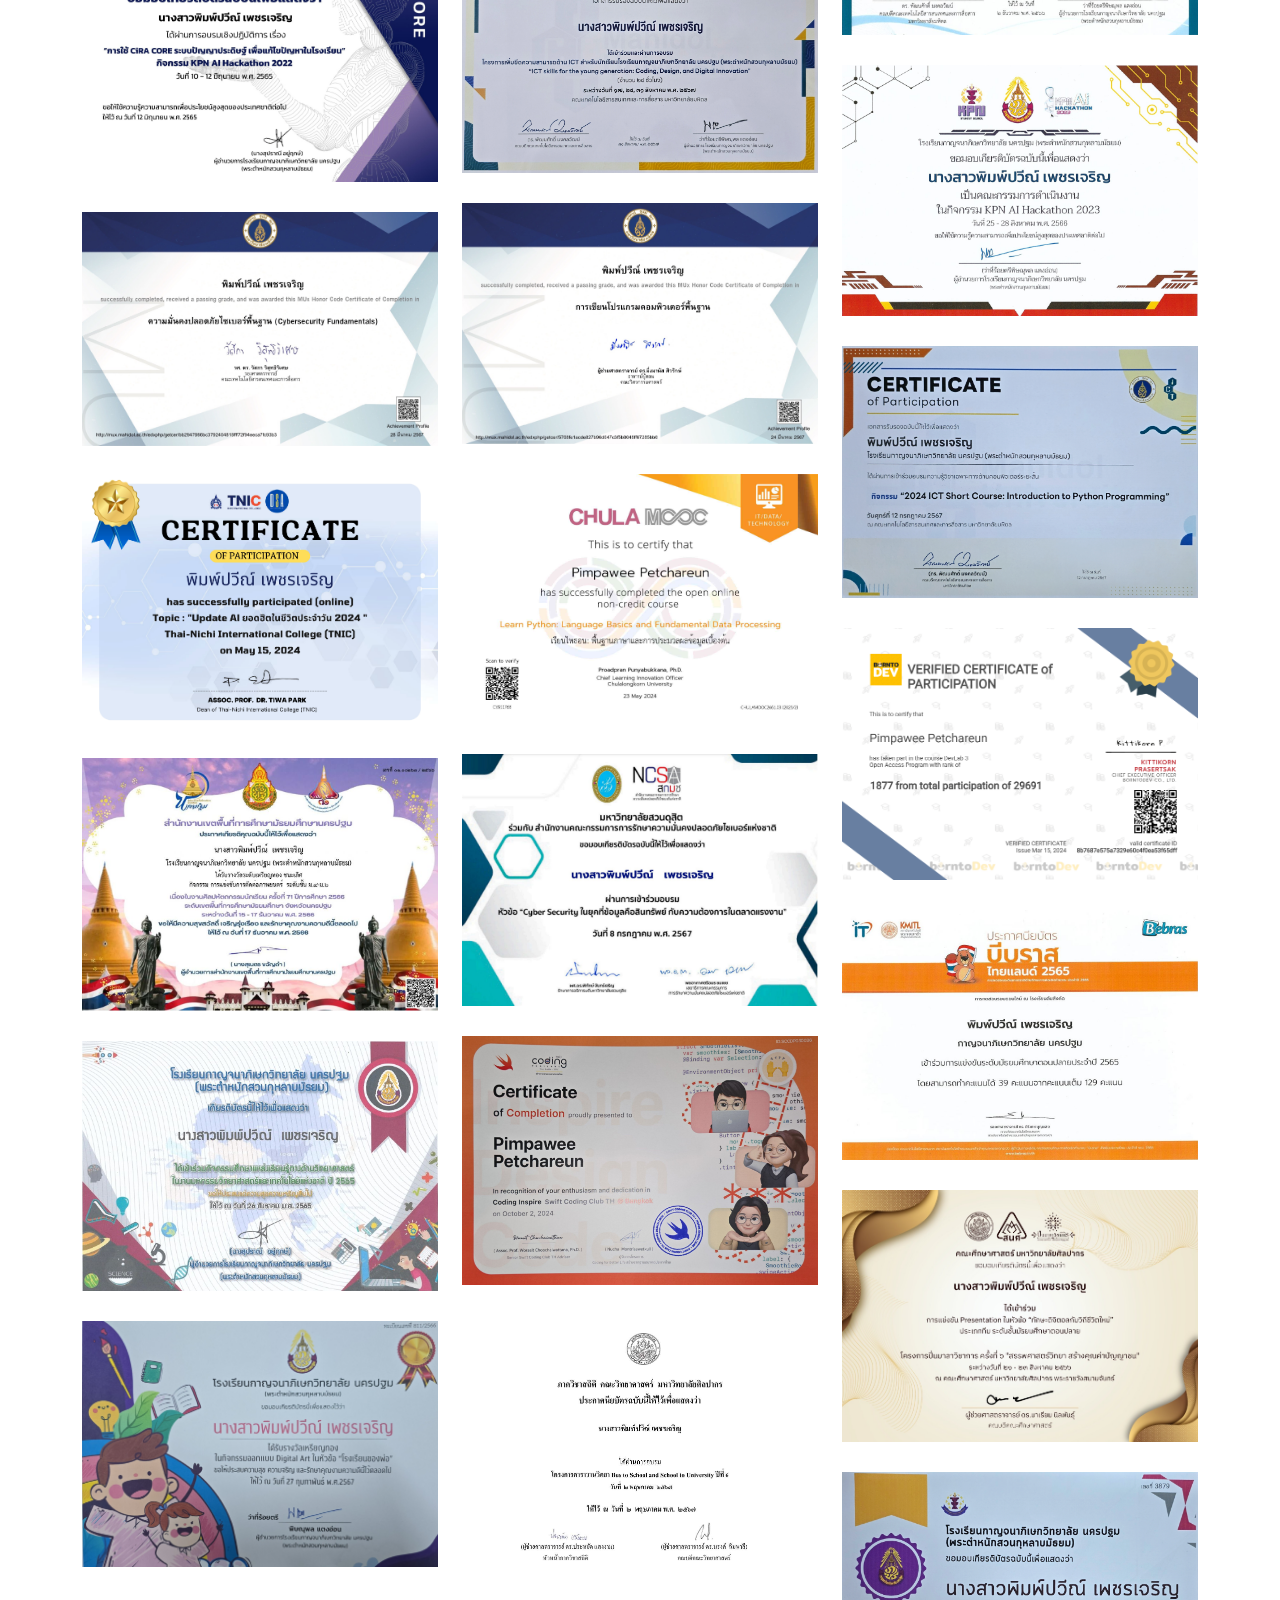
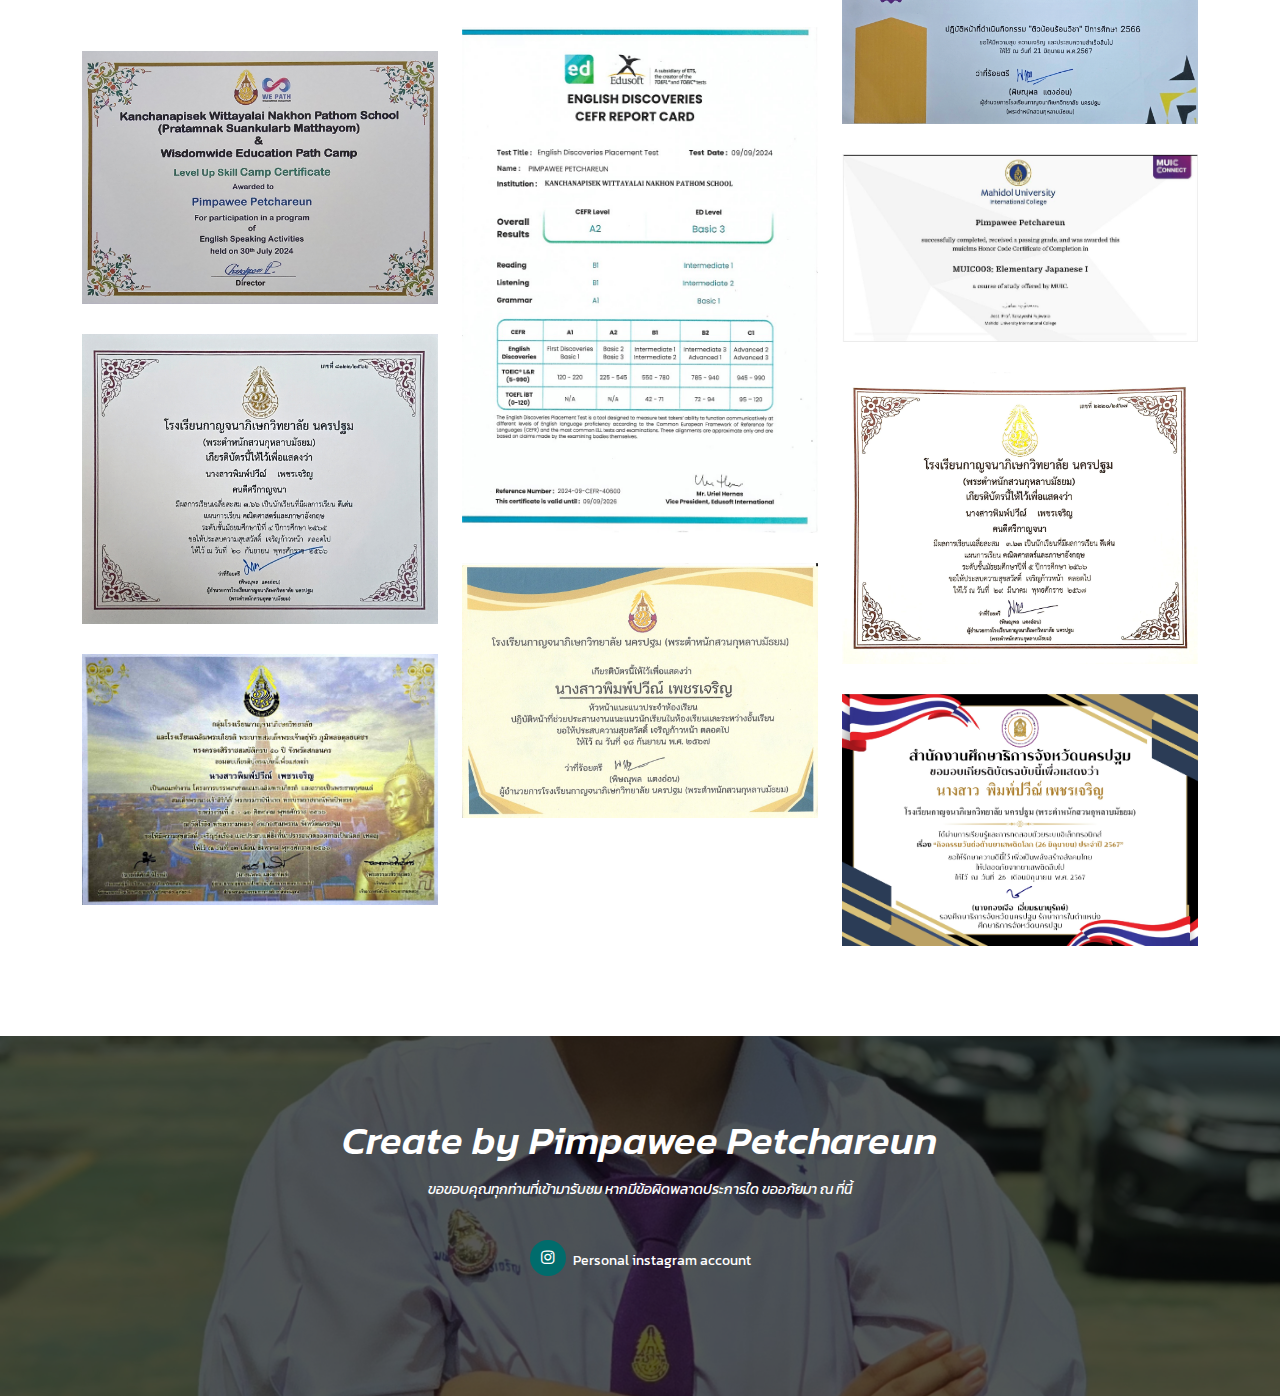
==== commit fd7e3b84: "Update index.html" ====
--- a/index.html
+++ b/index.html
@@ -81,39 +81,16 @@
             </div>
             <br>
             <h3 id="quote" class="quote">หนูไม่ใช่คนที่ 'เก่งที่สุด' แต่หนูจะพยายามจนกว่า 'สำเร็จ'</h3>
-
-            <div class="skills-content ps-lg-4">
-              <div class="progress">
-                <span id="skill1" class="skill">การถ่ายภาพและตัดต่อ<i id="val1" class="val">90%</i></span>
-                <div class="progress-bar-wrap">
-                  <div class="progress-bar" role="progressbar" aria-valuenow="90" aria-valuemin="0" aria-valuemax="100"></div>
-                </div>
-              </div>
-              <div class="progress">
-                <span id="skill2" class="skill">การเขียนโปรแกรม<i id="val2" class="val">85%</i></span>
-                <div class="progress-bar-wrap">
-                  <div class="progress-bar" role="progressbar" aria-valuenow="85" aria-valuemin="0" aria-valuemax="100"></div>
-                </div>
-              </div>
-              <div class="progress">
-                <span id="skill4" class="skill">มารยาทและการวางตัว<i id="val4" class="val">85%</i></span>
-                <div class="progress-bar-wrap">
-                  <div class="progress-bar" role="progressbar" aria-valuenow="85" aria-valuemin="0" aria-valuemax="100"></div>
-                </div>
-              </div>
-              <div class="progress">
-                <span id="skill3" class="skill">ความคิดสร้างสรรค์<i id="val3" class="val">70%</i></span>
-                <div class="progress-bar-wrap">
-                  <div class="progress-bar" role="progressbar" aria-valuenow="70" aria-valuemin="0" aria-valuemax="100"></div>
-                </div>
-              </div>
-              <div class="progress">
-                <span id="skill5" class="skill">ความกล้าแสดงออก<i id="val5" class="val">70%</i></span>
-                <div class="progress-bar-wrap">
-                  <div class="progress-bar" role="progressbar" aria-valuenow="70" aria-valuemin="0" aria-valuemax="100"></div>
-                </div>
-              </div>
-            </div>
+            <br>
+            <h4 class="mySkillTopic">Skill : Programming Language</h4>
+            <span class="mySkill">
+             <p>Python Language, C Language, HTML, CSS, JavaScript</p>
+            </span>
+            <h4 class="mySkillTopic">Skill : Tech Tool</h4>
+            <span class="mySkill">
+             <p>CiRA CORE, Figma, AI Thai Gen, Visual Studio Code, XCode</p>
+             <p>Editing program and Microsoft program</p>
+            </span>
 
           </div>
         </div>
@@ -141,7 +118,7 @@
                 <li>ได้เรียนวิชา Python ดิฉันได้เขียนโค้ดจากความรู้ใหม่ที่ได้ในครั้งนี้ และได้รับคำชมจากพี่ ๆ TA</li>
                 <li>ได้ออกแบบ Portfolio จาก Figma และเรียนรู้ภาษา HTML, CSS เพื่อใช้ในการสร้างเว็บไซต์</li>
                 <li>ได้เรียนรู้ JavaScript เพื่อไปปรับใช้กับเว็บไซต์ของตนเอง ร่วมกับ HTML, CSS</li>
-                <em>หลังจากเรียนจบทั้ง 3 ครั้ง ดิฉันได้นำความรู้ที่ได้มาปรับใช้ในกาารสร้างผลงาน อาทิ เครื่องคิดเลข บันทึกรายรับ - รายจ่าย ซึ่งเป็น Website ที่สร้างจาก HTML, CSS และ JavaScript รวมถึง Website นี้ ที่ดิฉันได้แก้ไข ปรับปรุงจาก Template ที่มีอยู่</em></li>
+                <em>หลังจากเรียนจบทั้ง 3 ครั้ง ดิฉันได้นำความรู้ที่ได้มาปรับใช้ในกาารสร้างผลงาน อาทิ เครื่องคิดเลข บันทึกรายรับ - รายจ่าย ซึ่งเป็น Website ที่สร้างจาก HTML, CSS และ JavaScript รวมถึง Website นี้ ที่ดิฉันได้แก้ไข ปรับปรุง ให้มีความสมบูรณ์มากขึ้น</em></li>
               </p>
             </div>
             <div class="resume-item">
@@ -235,7 +212,7 @@
                 <li>ได้รู้จักและเรียนรู้การใช้งาน CiRA CORE ร่วมกับ KidBright และ Line Notify</li>
                 <li>เรียนรู้การเขียน JavaScript ขั้นพื้นฐาน เพื่อใช้งานร่วมกับ CiRA CORE</li>
                 <li>ได้ลอง Training AI ด้วยตัวเอง จาก database ซึ่งหาด้วยตัวเองเช่นกัน</li>
-                <em>สร้างโปรเจคร่วมกับเพื่อนร่วมทีม เพื่อแก้ปัญหาภายในโรงอาหารของโรงเรียน</em>
+                <em>โดยหลังจากจบการอบรม ดิฉันได้สร้างโปรเจคร่วมกับเพื่อนร่วมทีม เพื่อแก้ปัญหาภายในโรงอาหารของโรงเรียน</em>
               </ul>
               </p>
             </div>
@@ -267,7 +244,8 @@
               <h4>Coding for Better Life by DEPA - Coding Inspire</h4>
               <h5>1 - 2 ตุลาคม 2567</h5>
               <ul>
-                <em>อบรมพัฒนา Mobile Application โดยภาษา Swifts (ระบบปฏิบัติการ iOS) ซึ่งเป็นกิจกรรมที่จัดโดย สำนักงานส่งเสริมเศรษฐกิจดิจิทัล (DEPA)</em>
+                <em>เข้าร่วมกิจกรรม Workshop พัฒนา Mobile Application โดยภาษา Swift ซึ่งเป็นกิจกรรมที่จัดโดย สำนักงานส่งเสริมเศรษฐกิจดิจิทัล (DEPA) โดยวิทยากรจาก Swift Coding Club</em> <br>
+                <em>และทีมของดิฉัน ได้เป็น Mobile Application 1 ใน 5 ทีม ที่ได้รับคัดเลือกจากกรรมการ โดยแข่งกับโรงเรียนอื่น ๆ รวม 36 ทีม มีเกณฑ์คือความคิดสร้างสรรค์ ความโดดเด่น และการประยุกต์ใช้แค่เนื้อหาในการอบรมสร้างสรรค์ผลงานเท่านั้น ถือเป็นประสบการณ์การ Workshop ที่ดีครั้งหนึ่งของดิฉัน</em>
               </ul>
               </p>
             </div>
@@ -336,7 +314,7 @@
             <div class="portfolio-img"><img src="assets/img/performance/inno com 2.jpg" class="img-fluid" alt=""></div>
             <div class="portfolio-info">
               <h4>กิจกรรมการพัฒนา และสร้างชิ้นงานจากแนวคิดนวัตกรรมหุ่นยนต์</h4>
-              <p>รางวัลระดับดีเยี่ยม ในกิจกรรมการพัฒนา และสร้างชิ้นงานจากแนวคิดนวัตกรรมโครงงานหุ่นยนต์ ตามโครงการส่งเสริมระบบนิเวศการเรียนรู้ที่เอื้อต่อการพัฒนาศักยภาพของผู้เรียน ของสํานักงานศึกษาธิการ ภาค 2</p>
+              <p>รางวัลระดับดีเยี่ยม ในกิจกรรมการพัฒนา และสร้างชิ้นงานจากแนวคิดนวัตกรรมโครงงานหุ่นยนต์ ตามโครงการส่งเสริมระบบนิเวศการเรียนรู้ที่เอื้อต่อการพัฒนาศักยภาพของผู้เรียน ของสํานักงานศึกษาธิการ ภาค 2 <button type="button" onclick="window.open('https://www.canva.com/design/DAGJN-p8jdw/_1gUFm2WOkceyxltmWeR2g/edit?utm_content=DAGJN-p8jdw&utm_campaign=designshare&utm_medium=link2&utm_source=sharebutton', '_blank')" class="button-example">รับชม Concept และวิดีโอสาธิต</button></p>
             </div>
           </div>
 
@@ -360,7 +338,7 @@
             <div class="portfolio-img"><img src="assets/img/performance/python ggcolab.png" class="img-fluid" alt=""></div>
             <div class="portfolio-info">
               <h4>การเขียนโปรแกรมด้วยภาษา Python</h4>
-              <p>ใช้ภาษา Python ในการเขียนโปรแกรม <button type="button" onclick="window.open('https://drive.google.com/drive/folders/1dUWR1q6UsOd9NsKLShQ6kOMA-Xrg9-5p?usp=sharing', '_blank')" class="button-example">ตัวอย่าง Python</button></p>
+              <p>ใช้ภาษา Python ในการเขียนโปรแกรม <button type="button" onclick="window.open('https://colab.research.google.com/drive/1EiDApkgrZ3h_nSlw7Qa72U-CSxZRnHhp?usp=sharing', '_blank')" class="button-example">ตัวอย่าง Python</button></p>
             </div>
           </div>
 
@@ -497,6 +475,14 @@
             <div class="portfolio-info">
               <h4>Bebras Thailand challenge 2022</h4>
               <p>เข้าร่วมการแข่งขัน บีบราส ไทยแลนด์ 2565</p>
+            </div>
+          </div>
+
+          <div class="col-lg-4 col-md-6 portfolio-item filter-certificates">
+            <div class="portfolio-img"><img src="assets/img/certificate/swift.jpg" class="img-fluid" alt=""></div>
+            <div class="portfolio-info">
+              <h4>Coding for Better Life by DEPA - Coding Inspire</h4>
+              <p>เข้าร่วม Workshop การพัฒนา Mobile Application โดยวิทยากรจาก Swift Coding Club เป็นผลงาน 1 ใน 5 ทีม จากทั้งหมด 36 ทีม ที่กรรมการคัดเลือกจากความคิดสร้างสรรค์ <button type="button" onclick="window.open('https://drive.google.com/file/d/14uzw63GPk7b5mx8Opa9S-NTuPVOjkKYZ/view?usp=sharing', '_blank')" class="button-example">รับชม Concept และผลงานคร่าว ๆ</button></p>
             </div>
           </div>
 
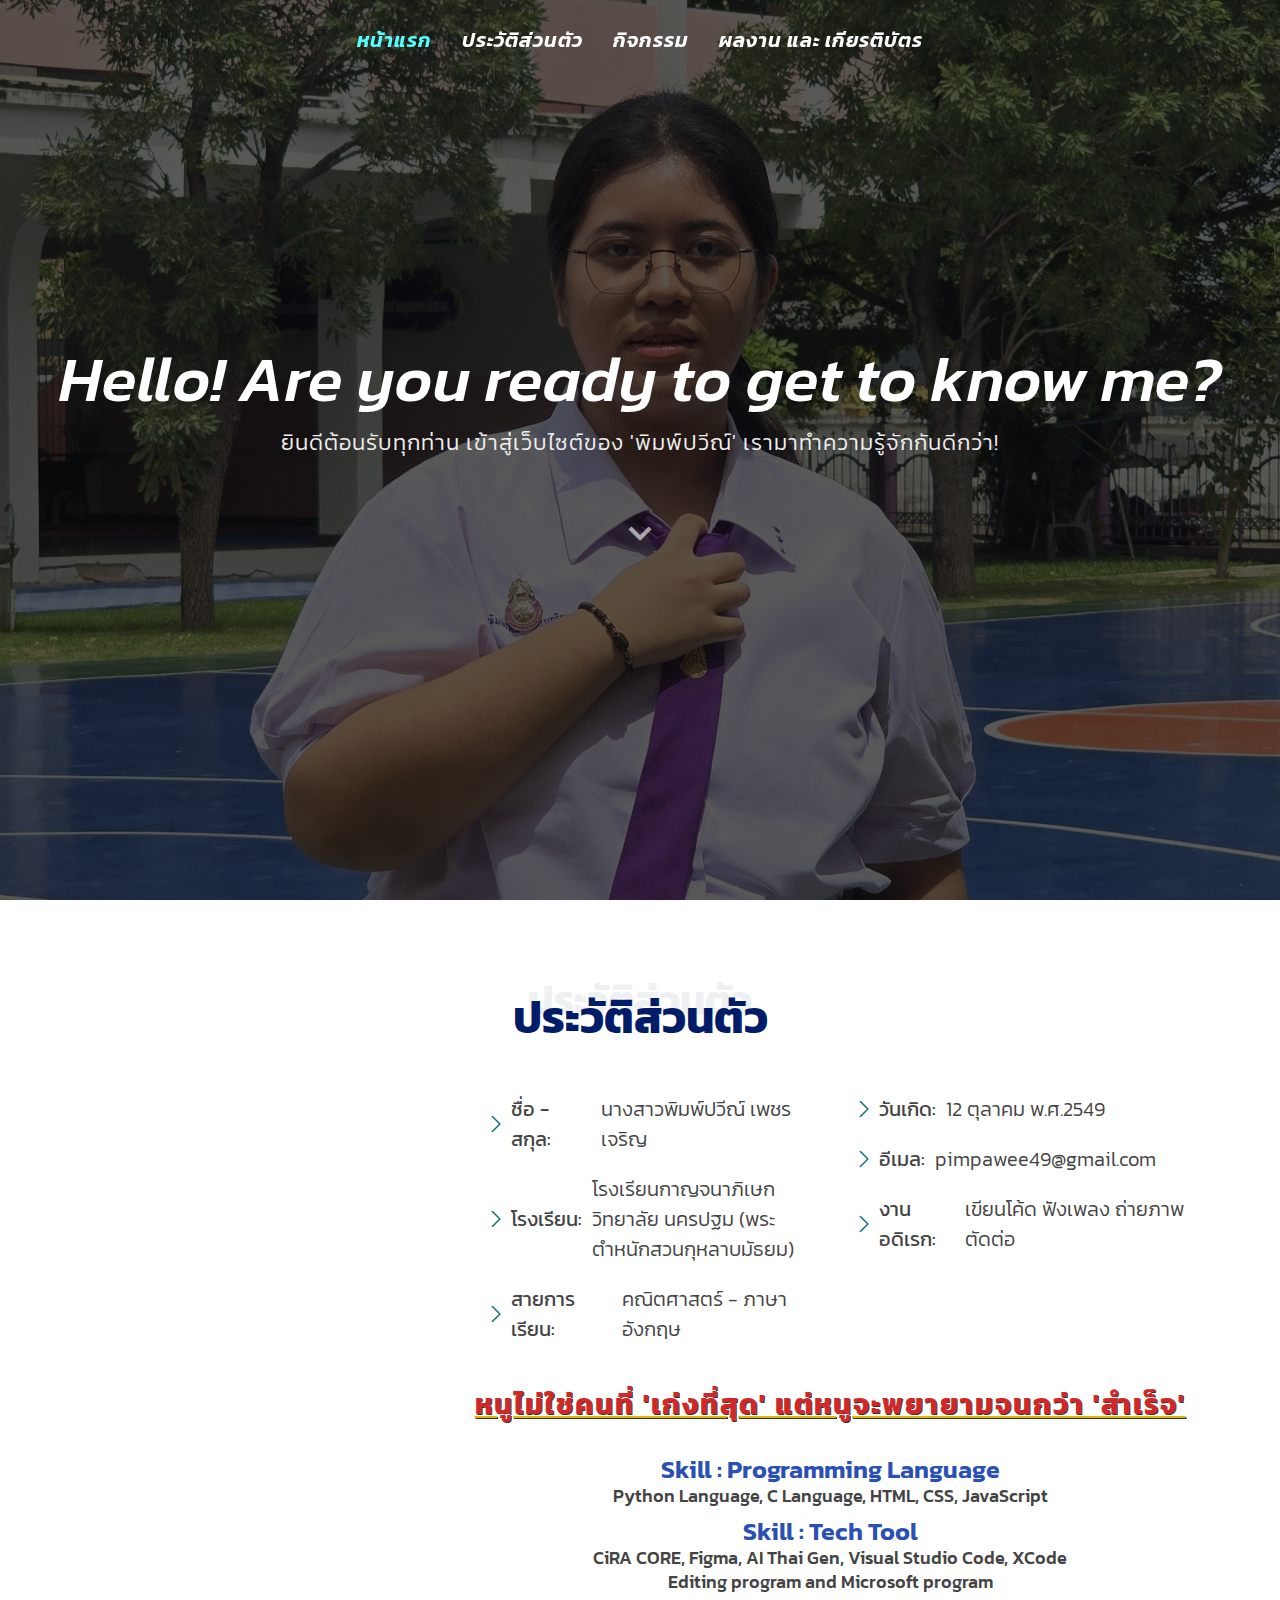
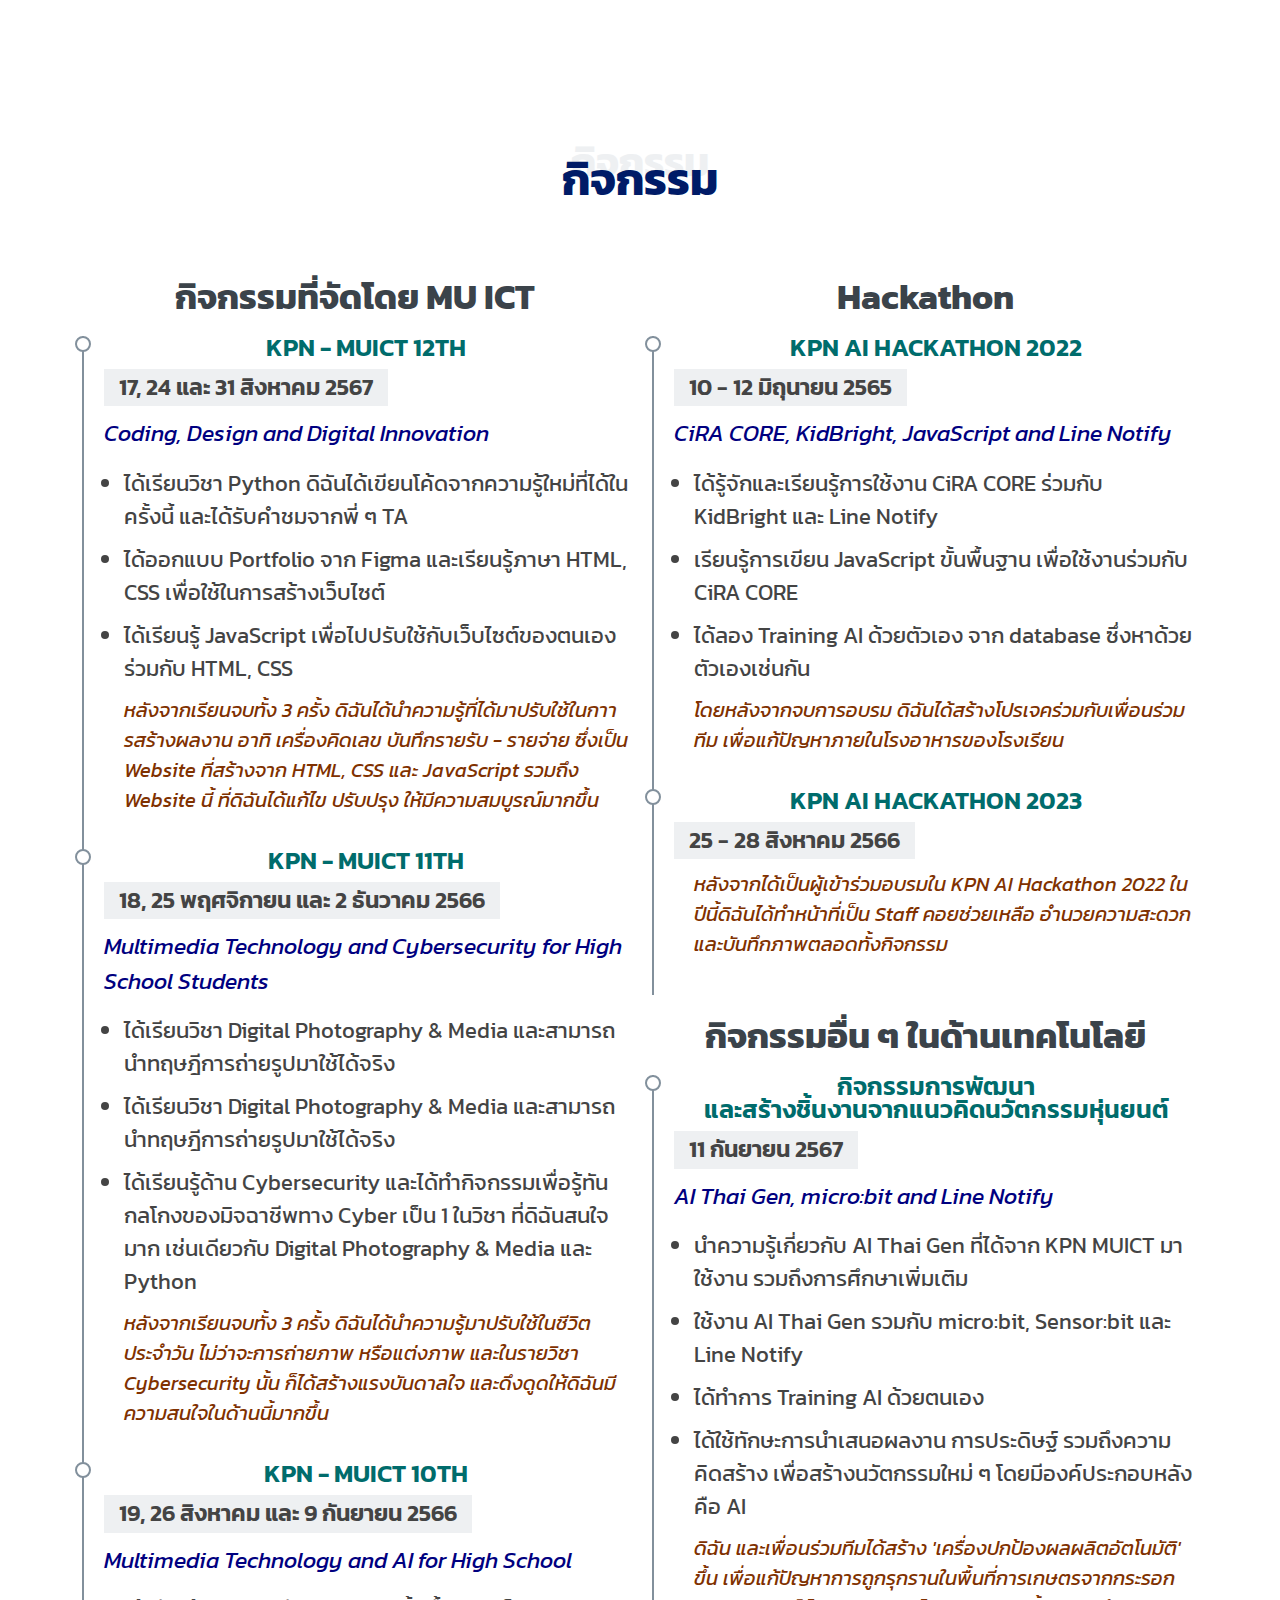
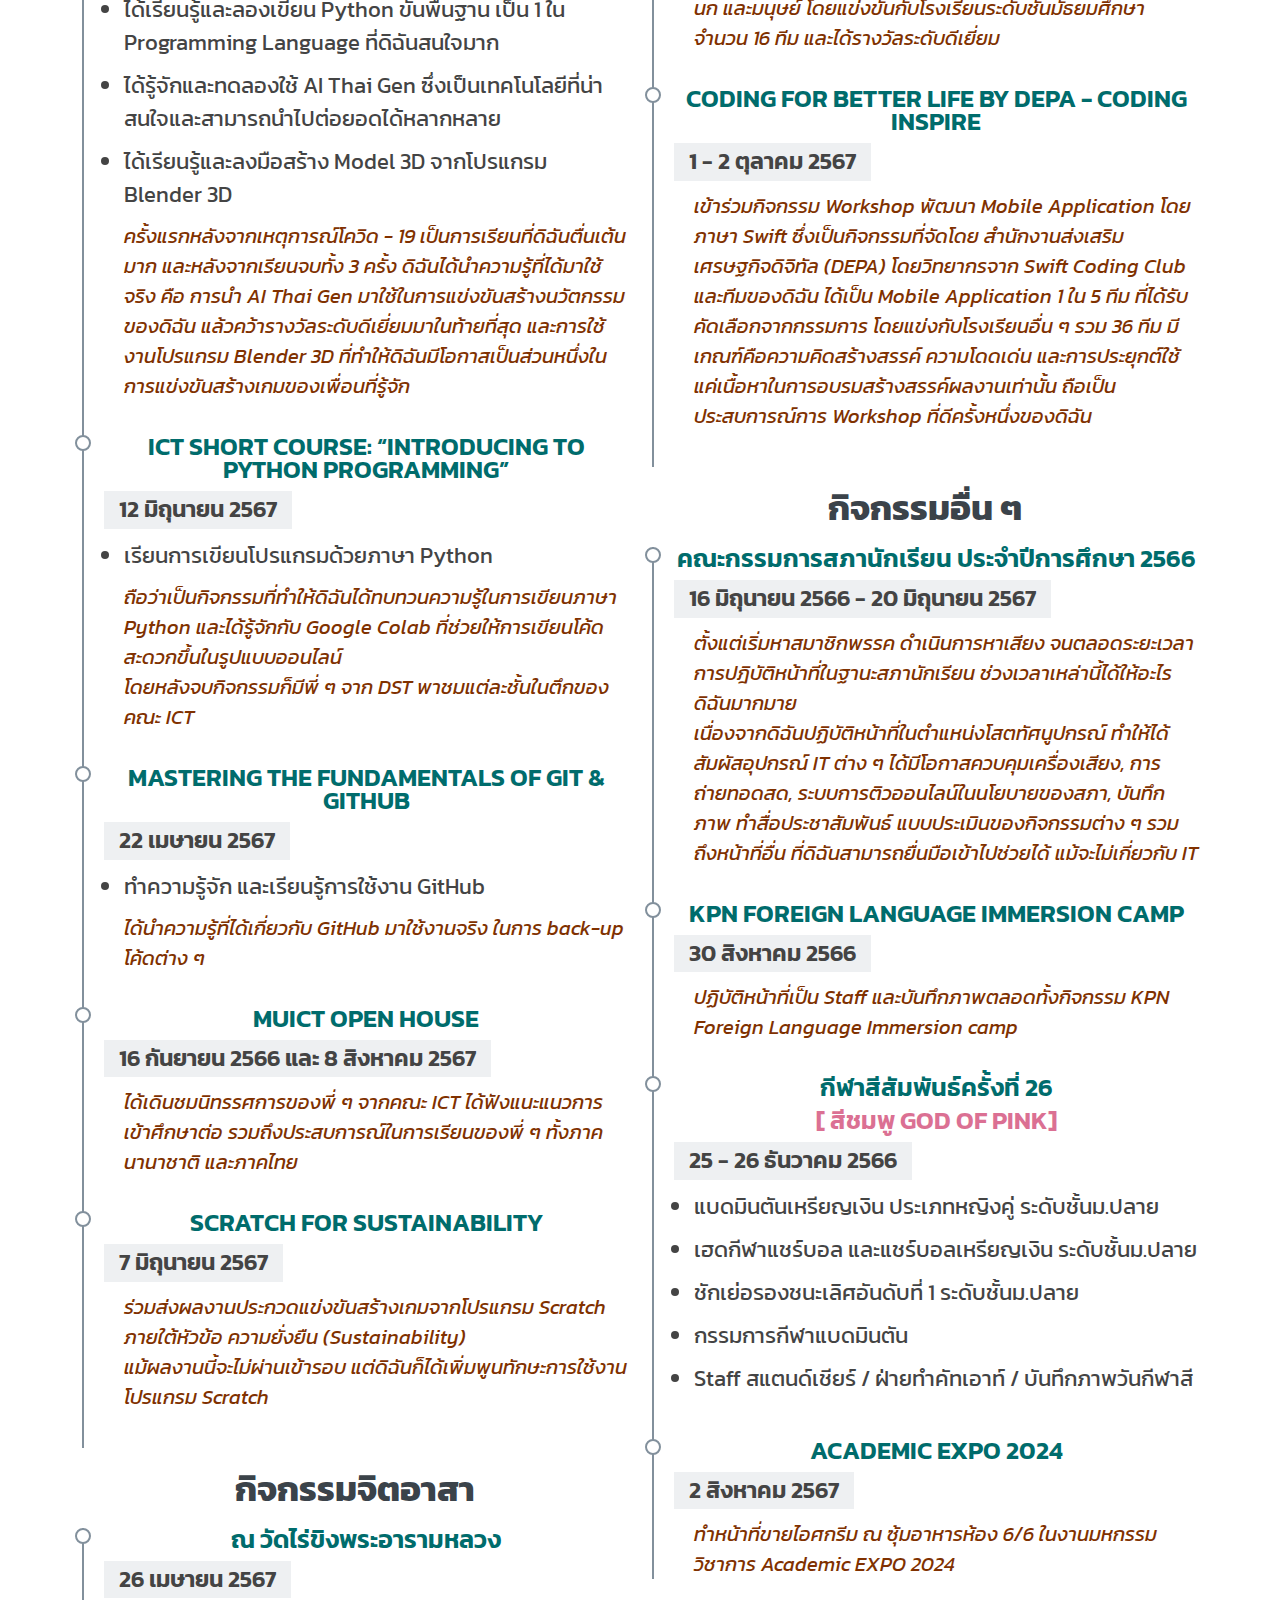
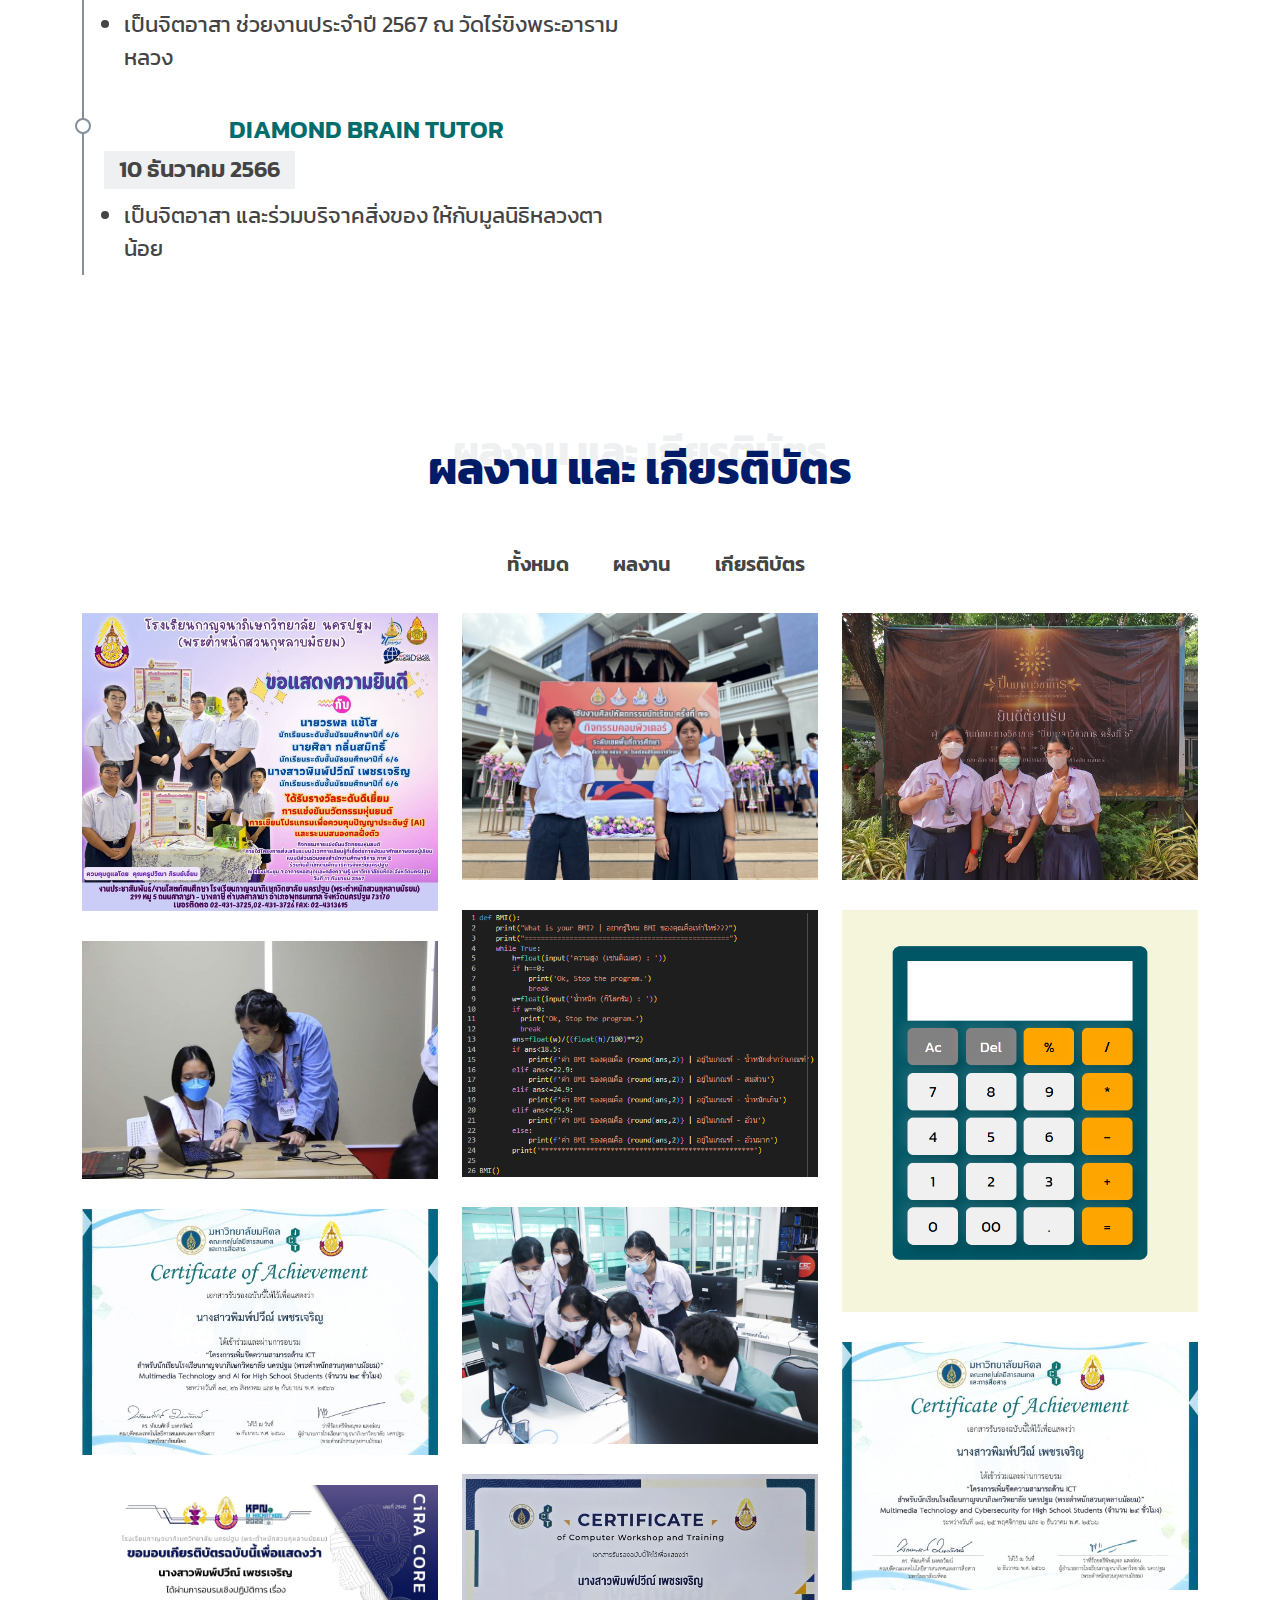
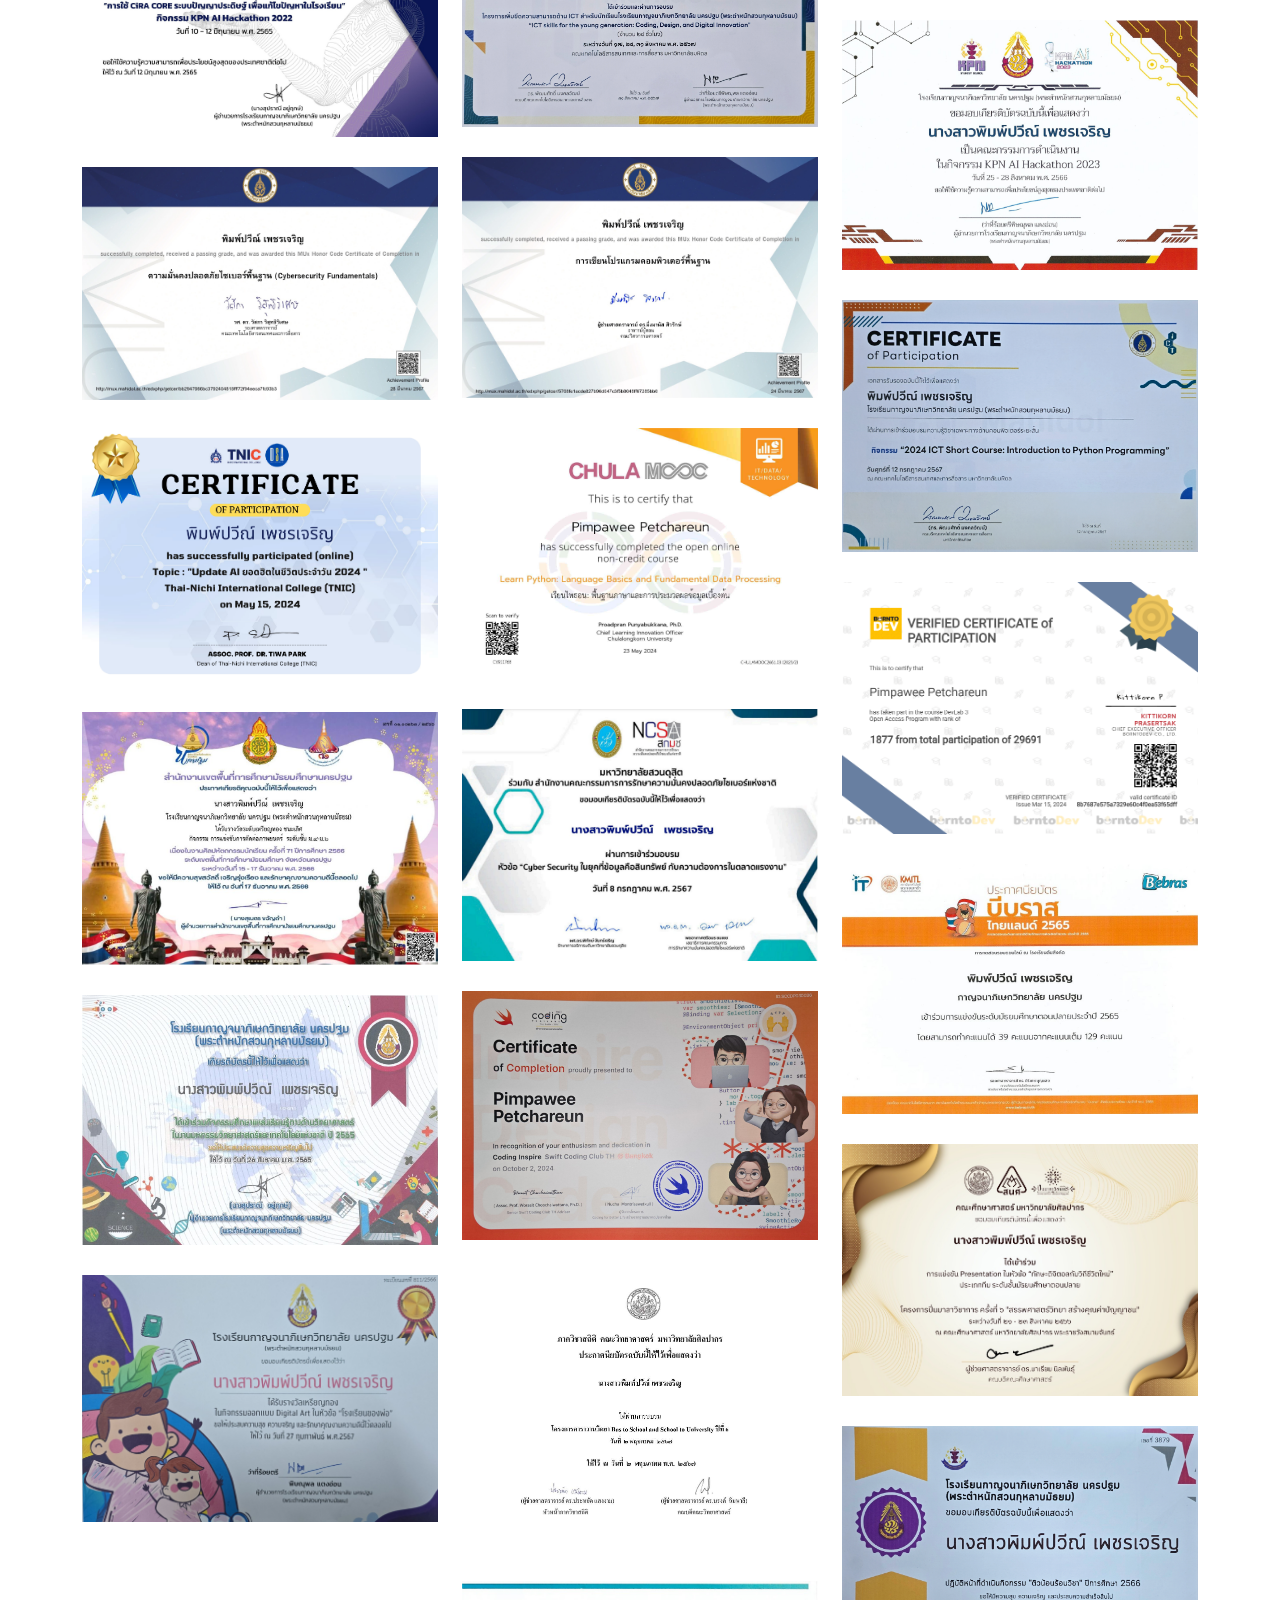
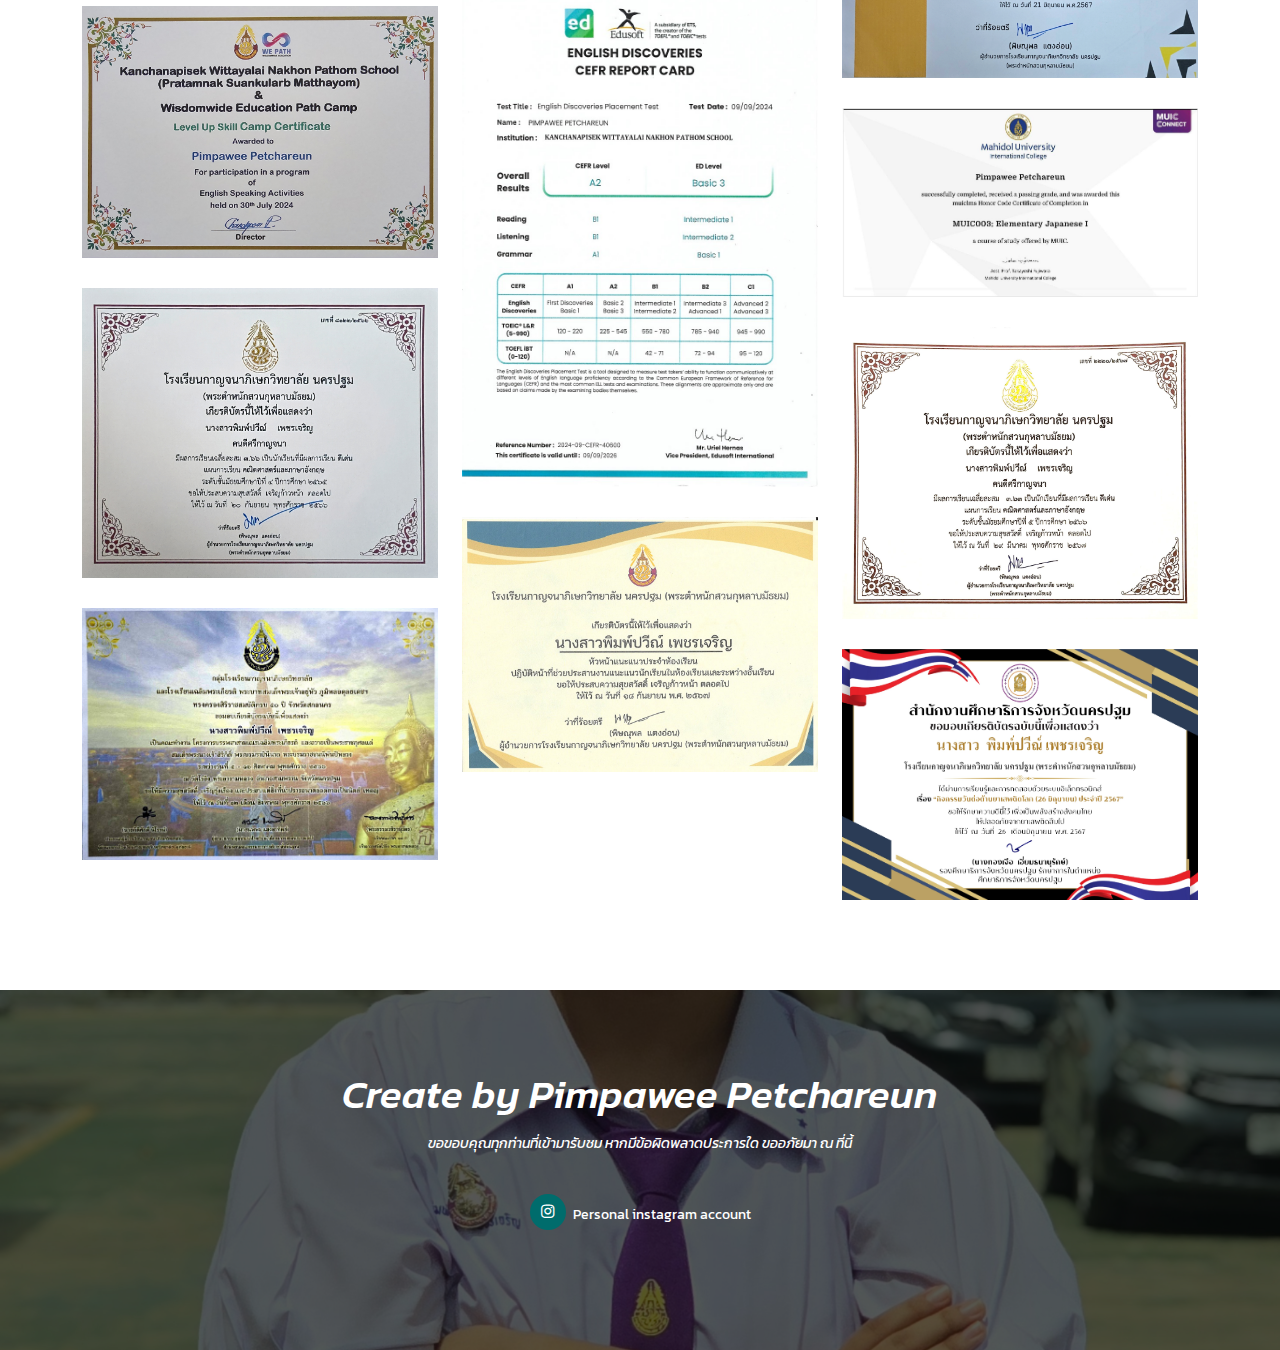
==== commit e53fc0a9: "Update index.html" ====
--- a/index.html
+++ b/index.html
@@ -482,7 +482,7 @@
             <div class="portfolio-img"><img src="assets/img/certificate/swift.jpg" class="img-fluid" alt=""></div>
             <div class="portfolio-info">
               <h4>Coding for Better Life by DEPA - Coding Inspire</h4>
-              <p>เข้าร่วม Workshop การพัฒนา Mobile Application โดยวิทยากรจาก Swift Coding Club เป็นผลงาน 1 ใน 5 ทีม จากทั้งหมด 36 ทีม ที่กรรมการคัดเลือกจากความคิดสร้างสรรค์ <button type="button" onclick="window.open('https://drive.google.com/file/d/14uzw63GPk7b5mx8Opa9S-NTuPVOjkKYZ/view?usp=sharing', '_blank')" class="button-example">รับชม Concept และผลงานคร่าว ๆ</button></p>
+              <p>เข้าร่วม Workshop การพัฒนา Mobile Application โดยวิทยากรจาก Swift Coding Club เป็นผลงาน 1 ใน 5 ทีม จากทั้งหมด 36 ทีม ที่กรรมการคัดเลือกจากความคิดสร้างสรรค์ <button type="button" onclick="window.open('https://drive.google.com/file/d/14uzw63GPk7b5mx8Opa9S-NTuPVOjkKYZ/view?usp=sharing', '_blank')" class="button-example">รับชมผลงานคร่าว ๆ</button></p>
             </div>
           </div>
 
--- a/assets/css/style.css
+++ b/assets/css/style.css
@@ -1,11 +1,3 @@
-/**
-* Template Name: Laura
-* Updated: Mar 12 2024 with Bootstrap v5.3.3
-* Template URL: https://bootstrapmade.com/laura-free-creative-bootstrap-theme/
-* Author: BootstrapMade.com
-* License: https://bootstrapmade.com/license/
-*/
-
 /*--------------------------------------------------------------
 # General
 --------------------------------------------------------------*/
@@ -36,9 +28,14 @@
 }
 
 .quote{
-  color: #af0000;
-  font-weight: 400;
-}
+  color: #cf2828;
+  font-weight: 700;
+  letter-spacing: 2px;
+  text-decoration: underline;
+  text-decoration-color: rgb(225, 184, 0);
+  text-shadow:-1px -1px #FFFFFF, 1px 1px #333333;
+}
+
 
 /*--------------------------------------------------------------
 # Back to top button
@@ -632,44 +629,17 @@
   min-height: 500px;
 }
 
-.about .skills-content {
-  margin-top: 30px;
-}
-
-.about .skills-content .progress {
-  height: 60px;
-  display: block;
-  background: none;
-  border-radius: 0;
-}
-
-.about .skills-content .progress .skill {
-  padding: 10px 0;
-  margin: 0 0 3px 0;
-  text-transform: uppercase;
-  display: block;
+.mySkillTopic{
+  font-weight: 600;
+  font-size: 25px;
+  color: #2b50b4;
+}
+
+.mySkill p{
+  font-size: 18px;
   font-weight: 500;
-  font-family: "Kanit";
-  font-size: 15px;
-  font-style: italic;
-  color: #3b434a;
-}
-
-.about .skills-content .progress .skill .val {
-  float: right;
-  font-style: normal;
-  font-size: 15px;
-}
-
-.about .skills-content .progress-bar-wrap {
-  background: #e6e8eb;
-}
-
-.about .skills-content .progress-bar {
-  width: 1px;
-  height: 10px;
-  transition: 0.9s;
-  background-color: #4e6dac;
+  text-align: center;
+  line-height: 8px;
 }
 
 /*--------------------------------------------------------------
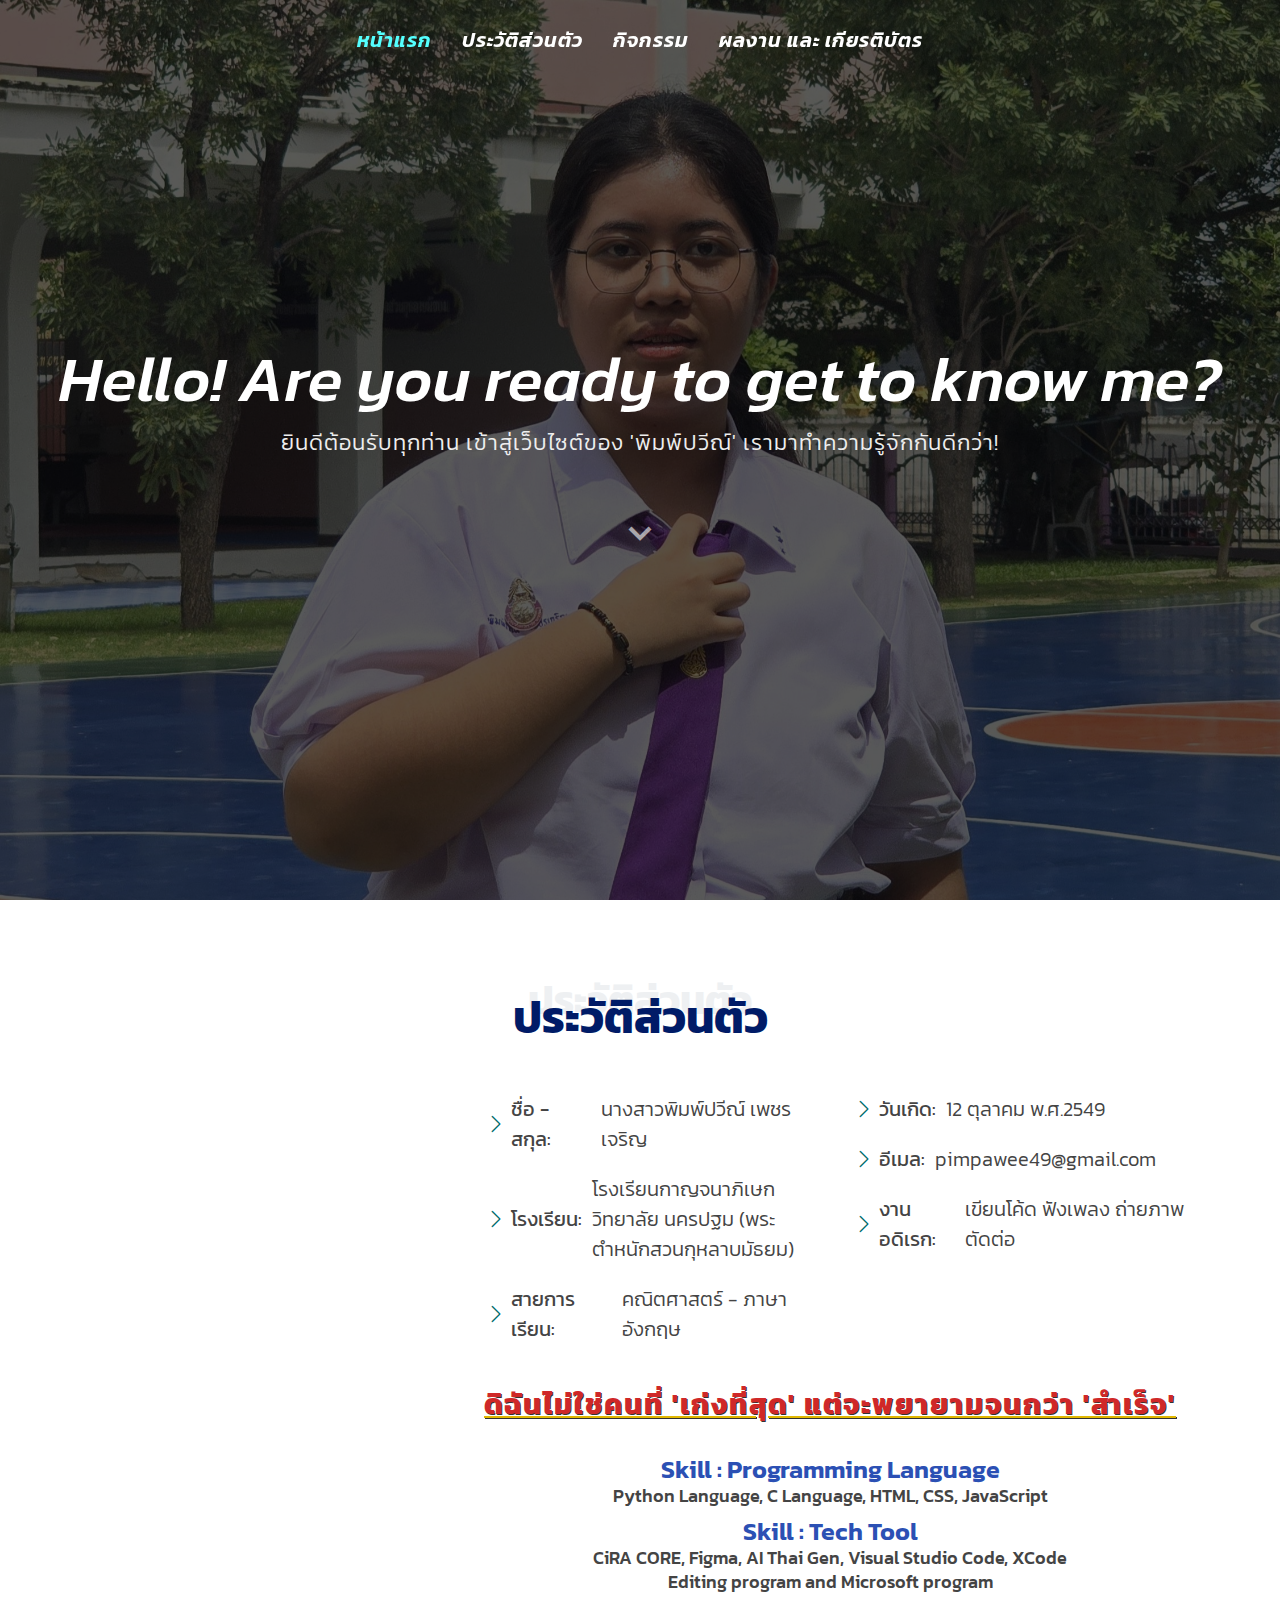
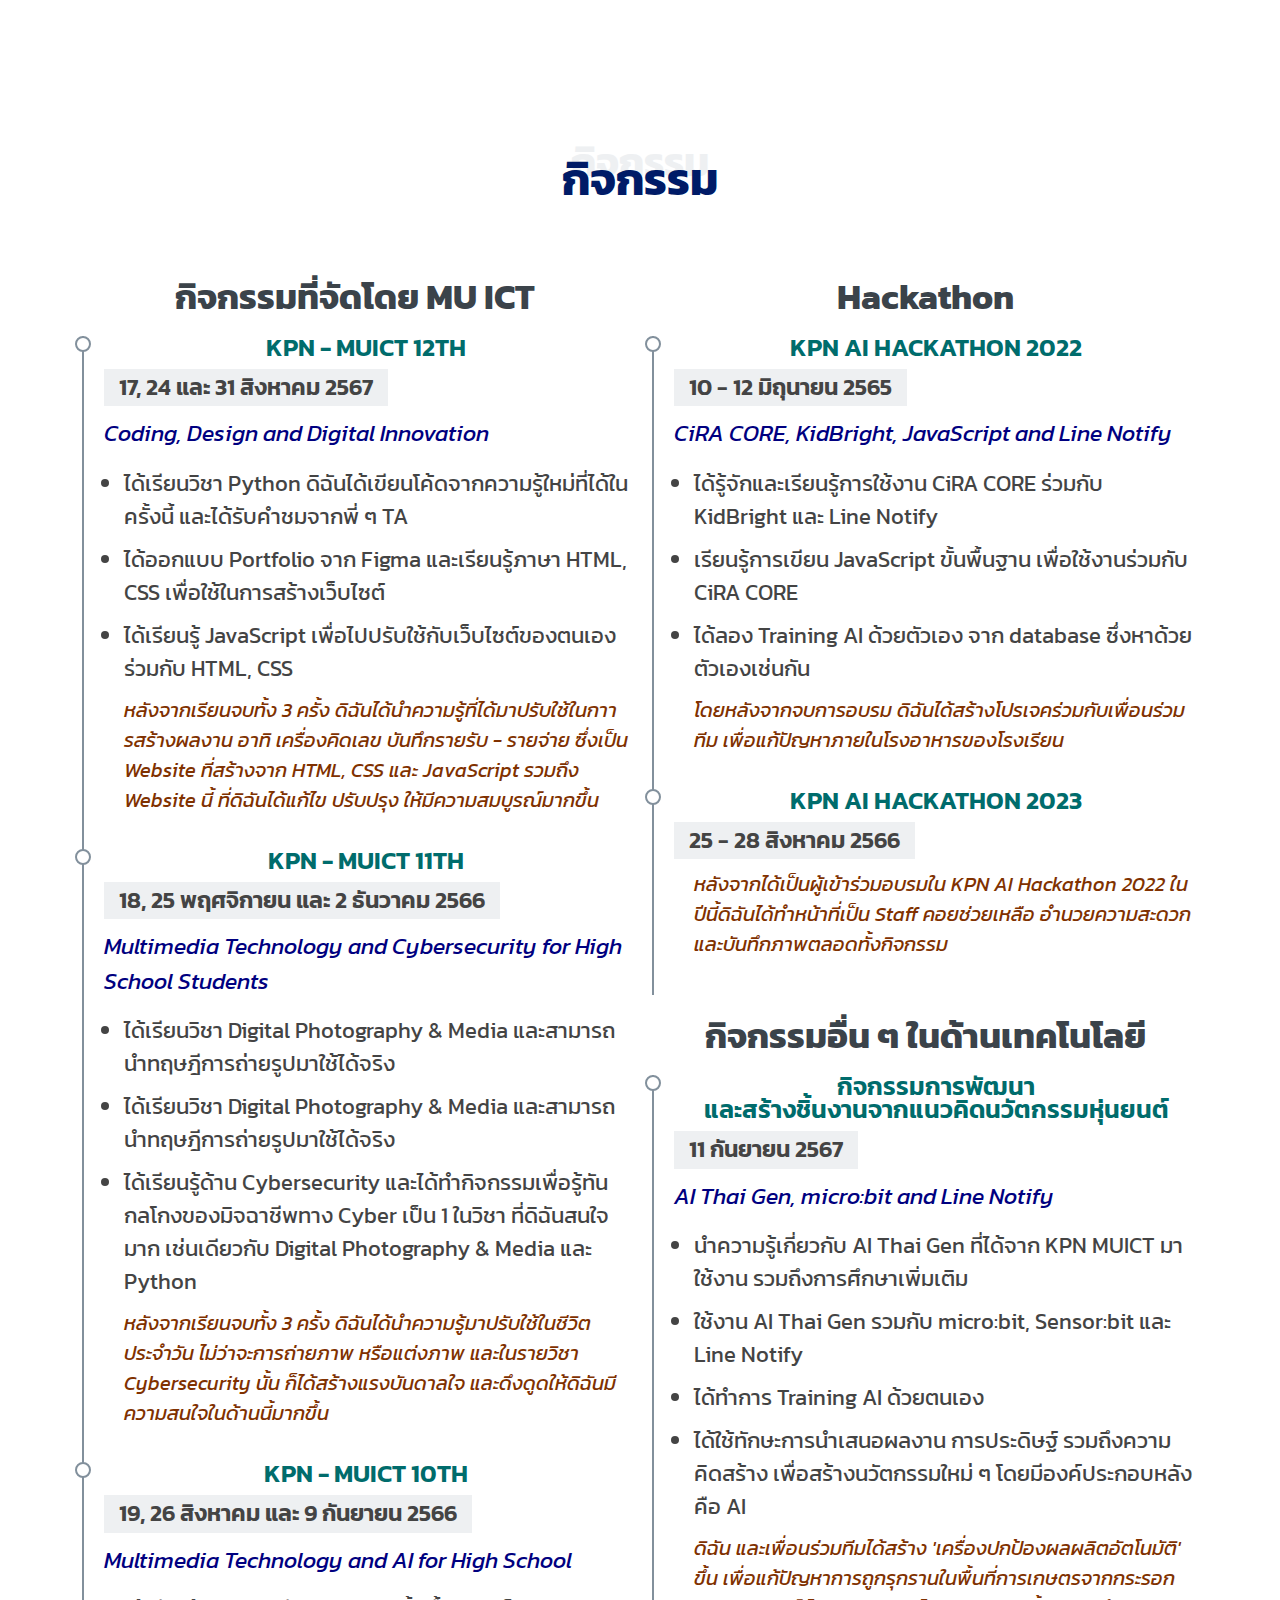
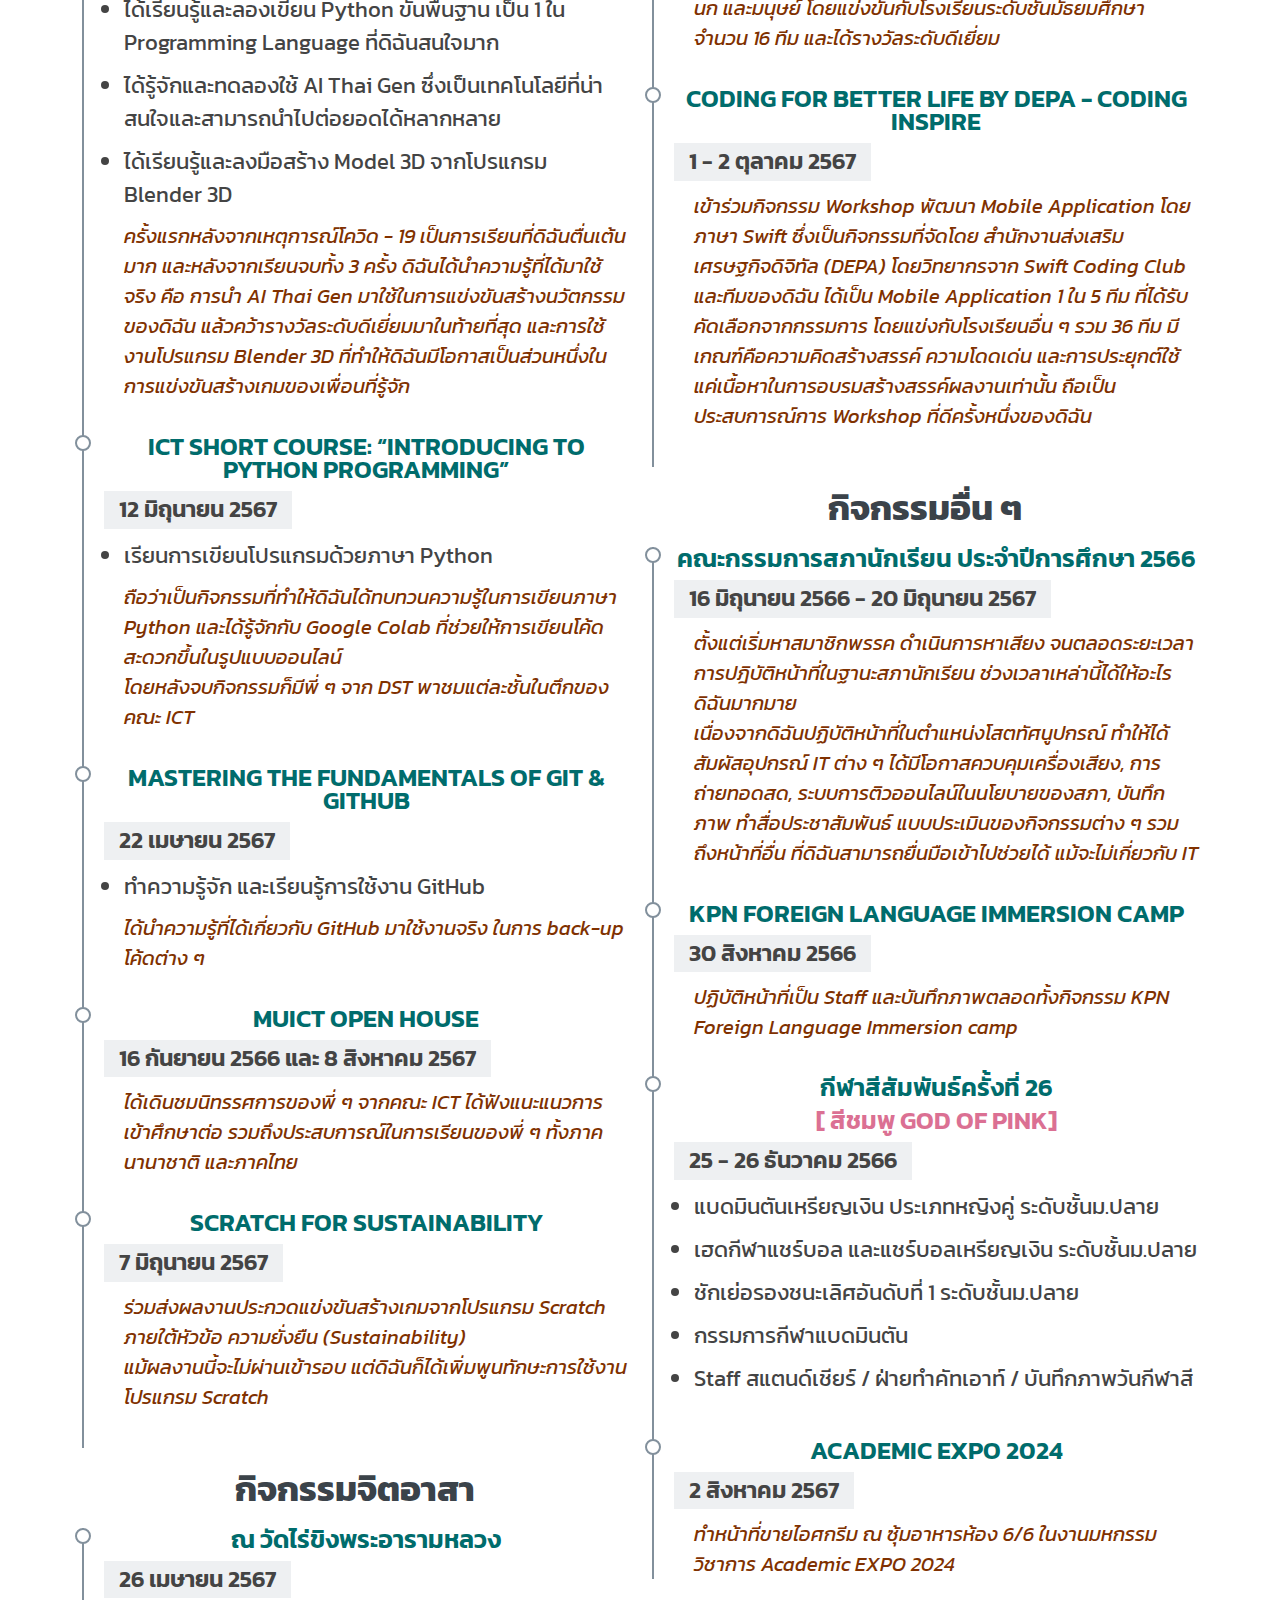
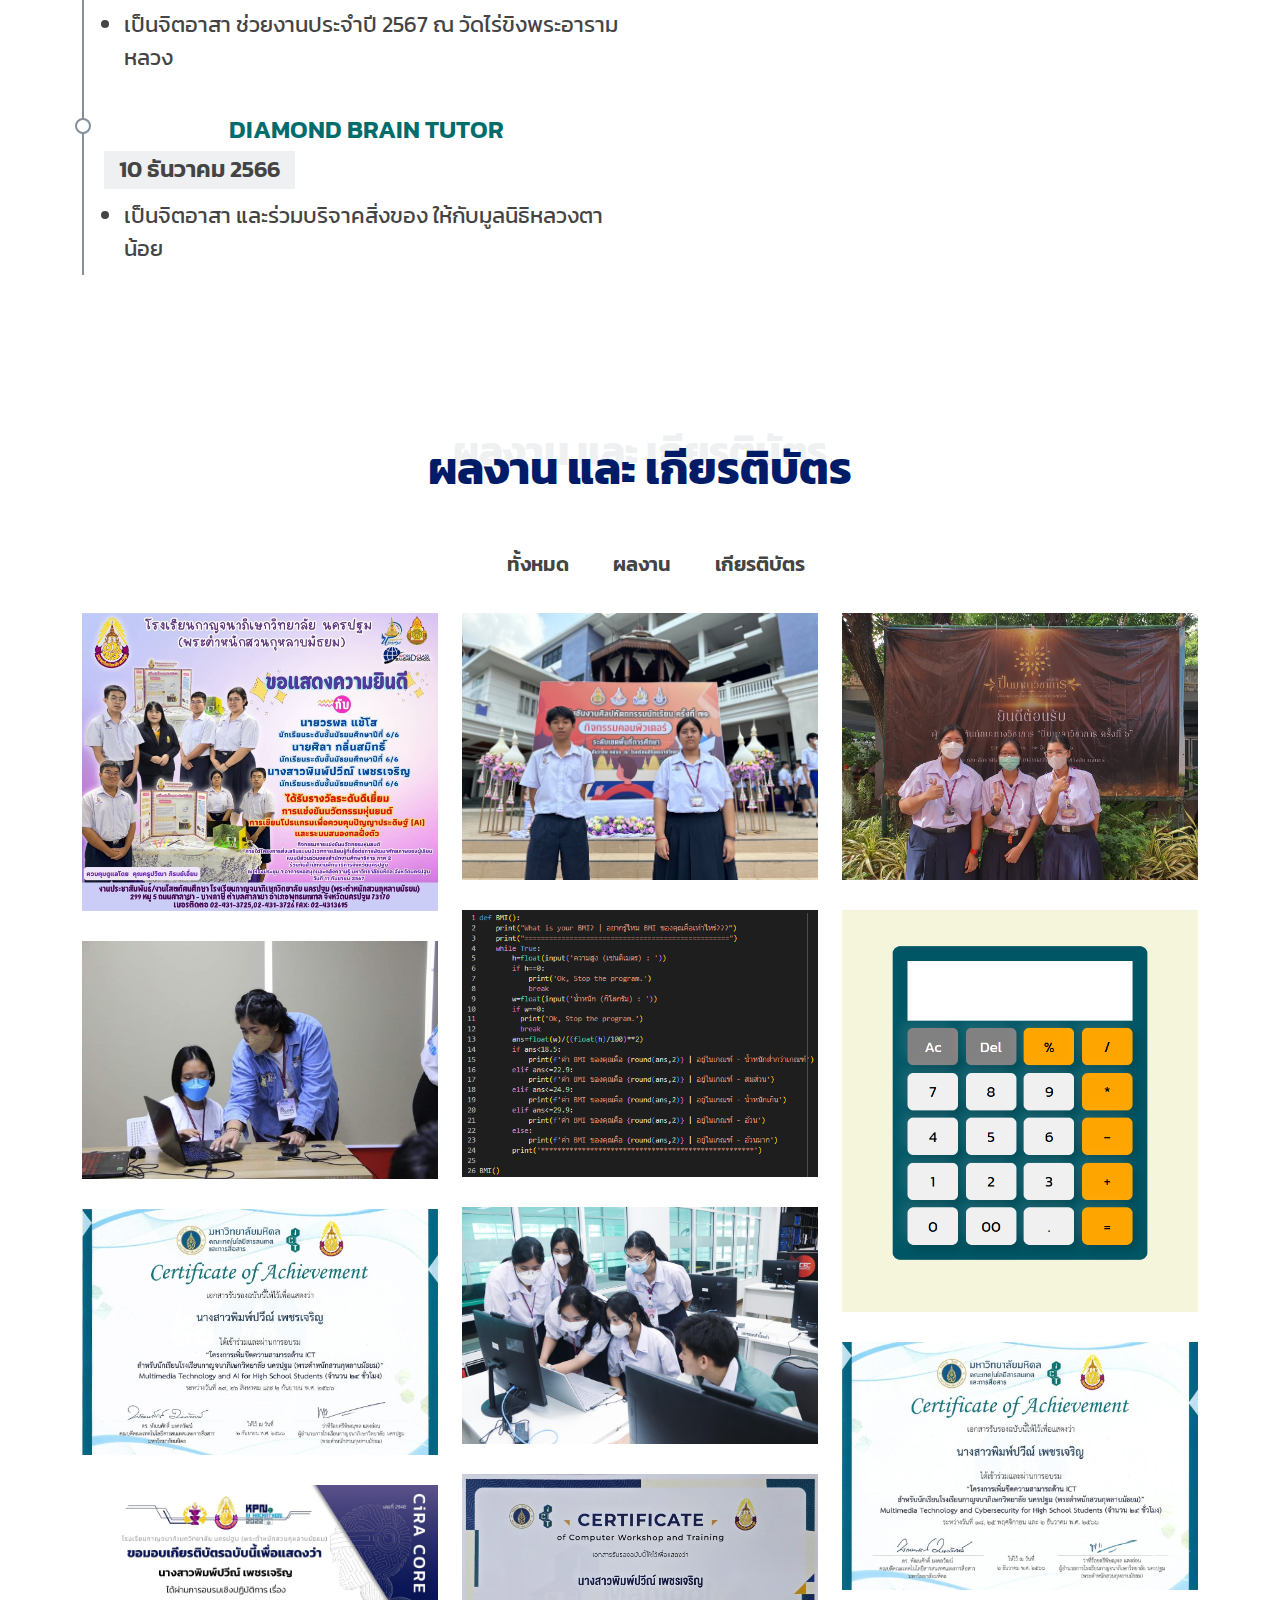
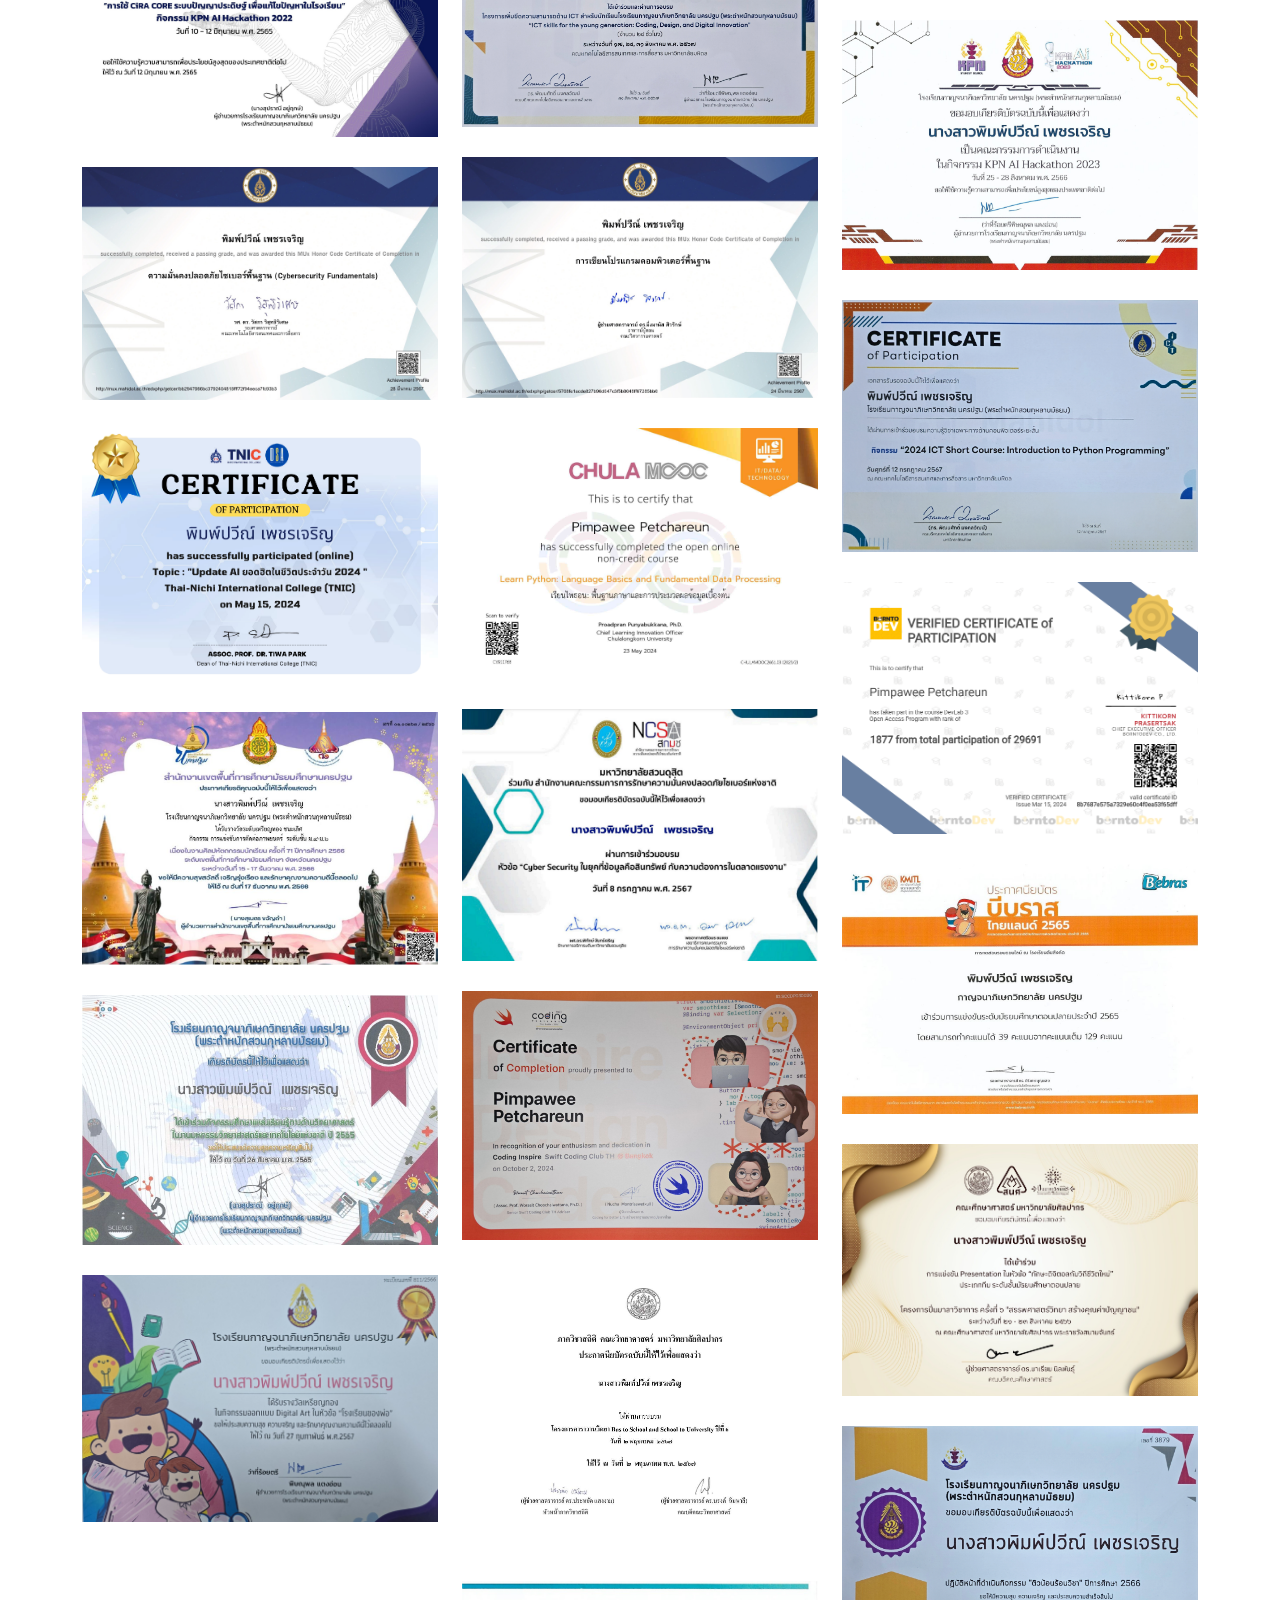
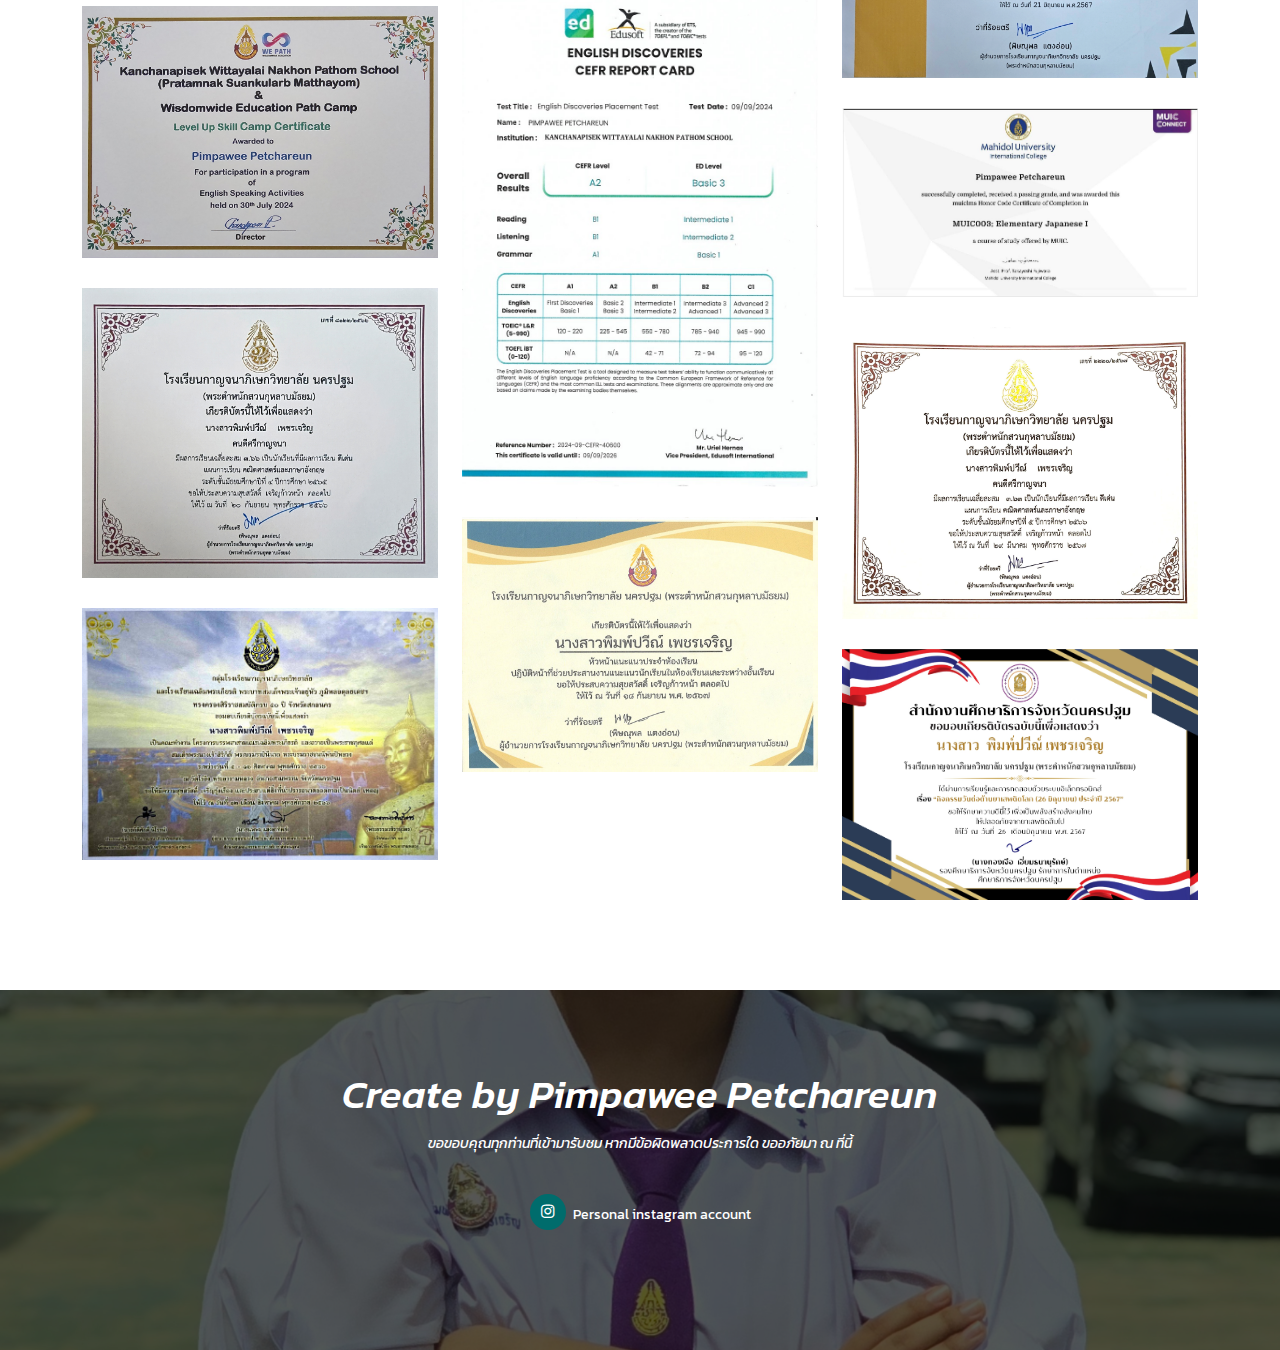
==== commit df0ce544: "Update index.html" ====
--- a/index.html
+++ b/index.html
@@ -80,7 +80,7 @@
               </div>
             </div>
             <br>
-            <h3 id="quote" class="quote">หนูไม่ใช่คนที่ 'เก่งที่สุด' แต่หนูจะพยายามจนกว่า 'สำเร็จ'</h3>
+            <h3 id="quote" class="quote">ดิฉันไม่ใช่คนที่ 'เก่งที่สุด' แต่จะพยายามจนกว่า 'สำเร็จ'</h3>
             <br>
             <h4 class="mySkillTopic">Skill : Programming Language</h4>
             <span class="mySkill">
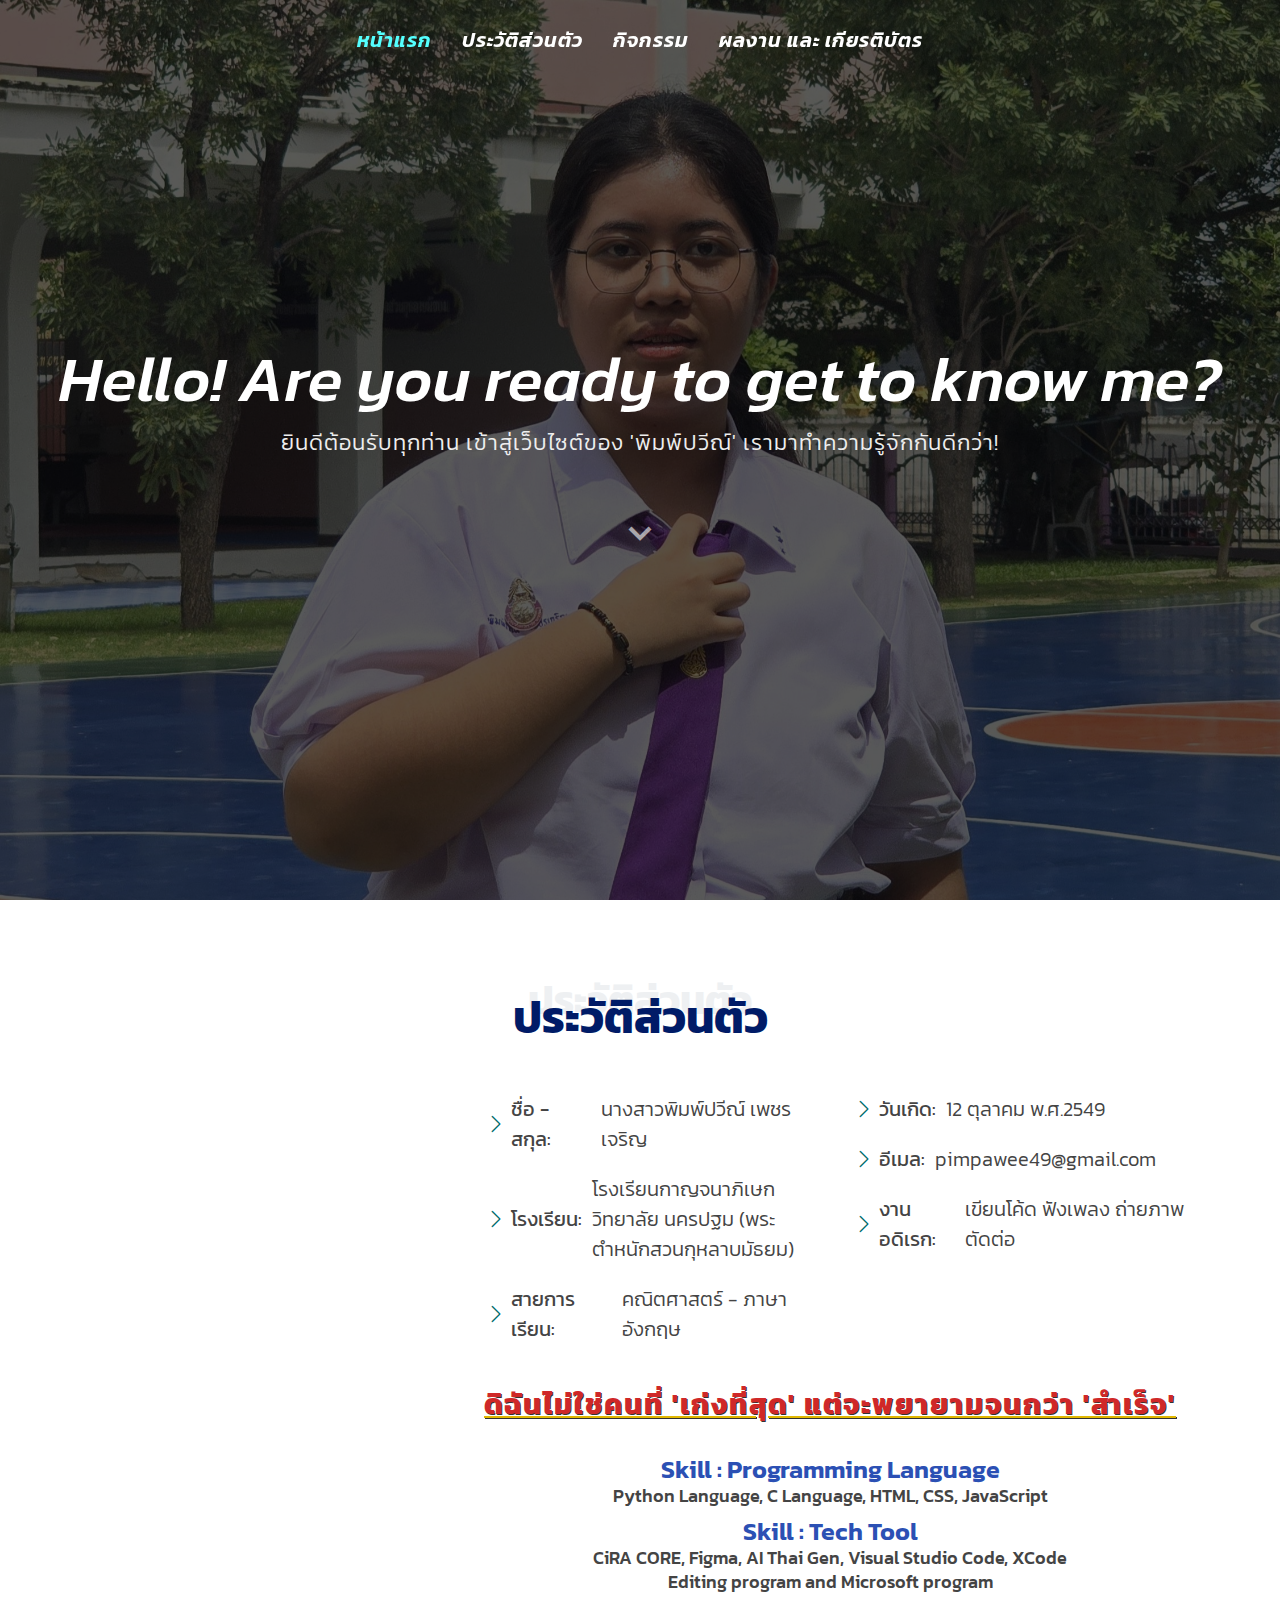
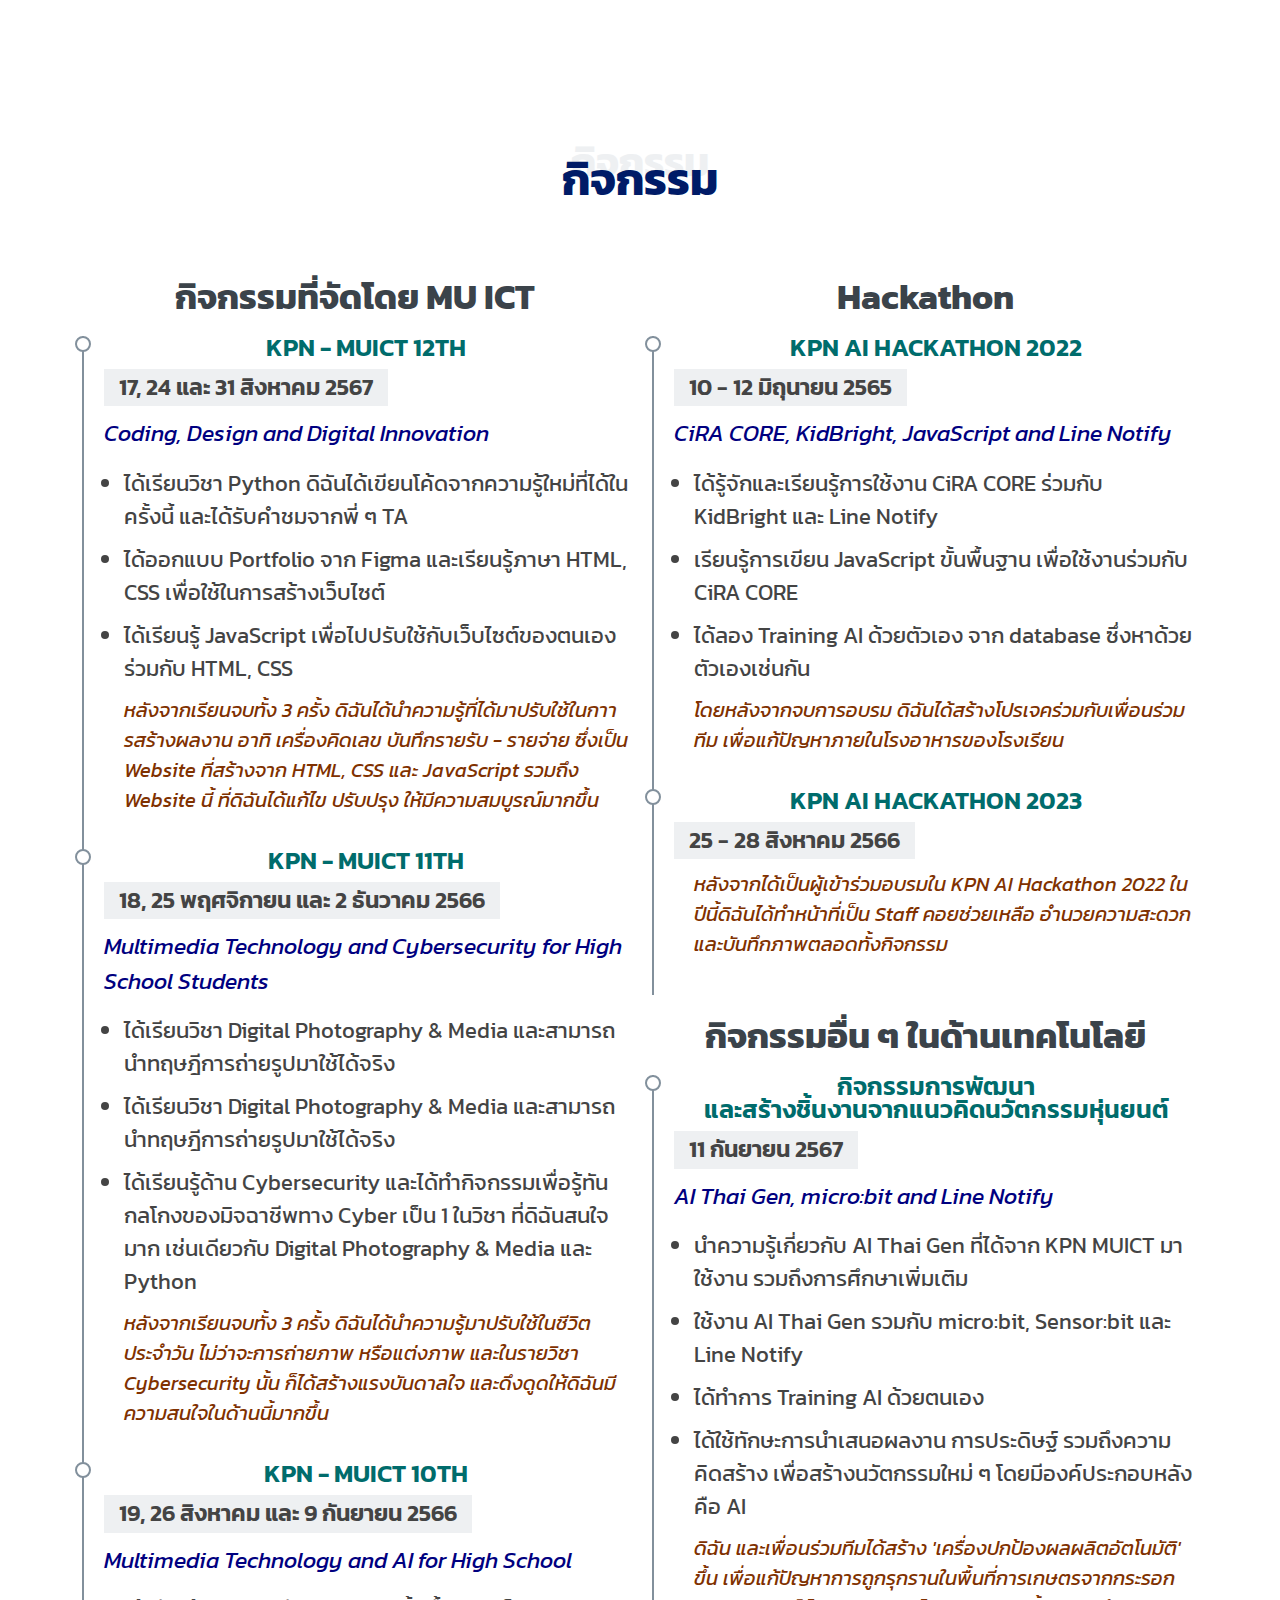
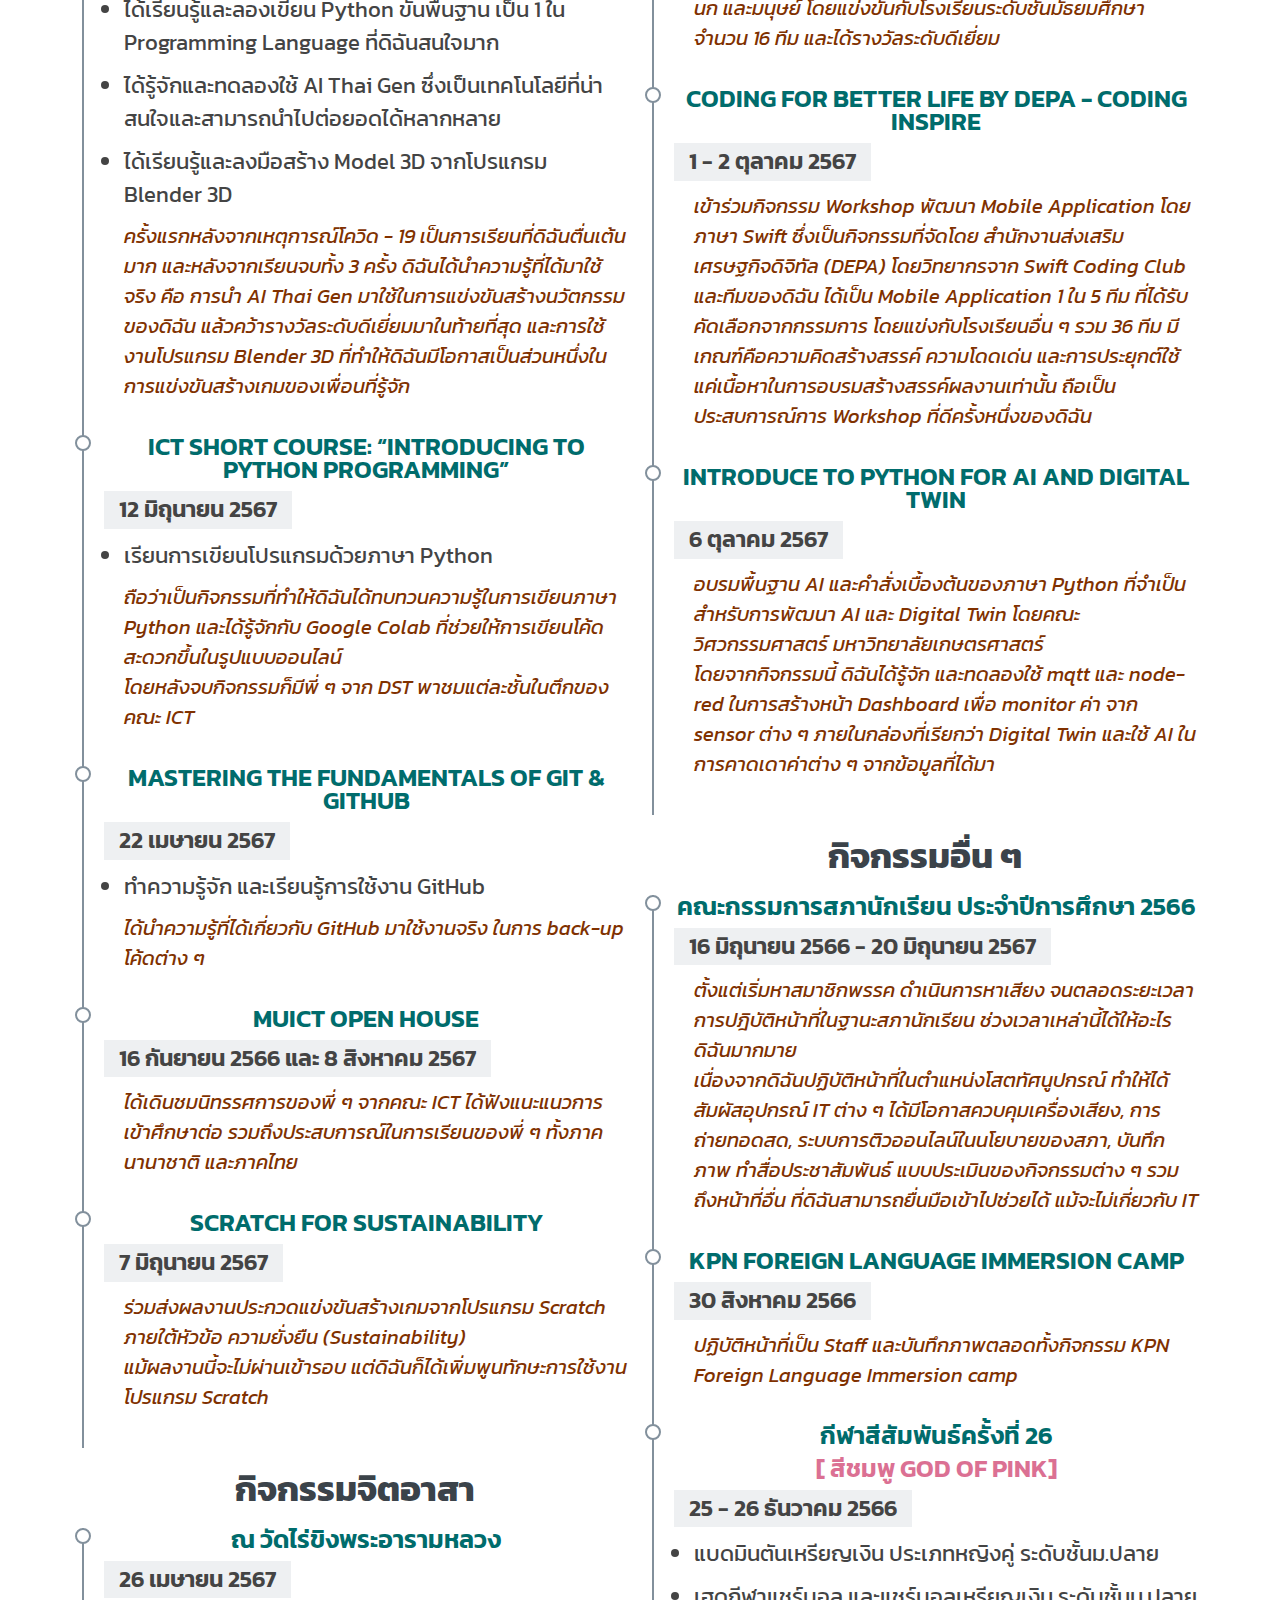
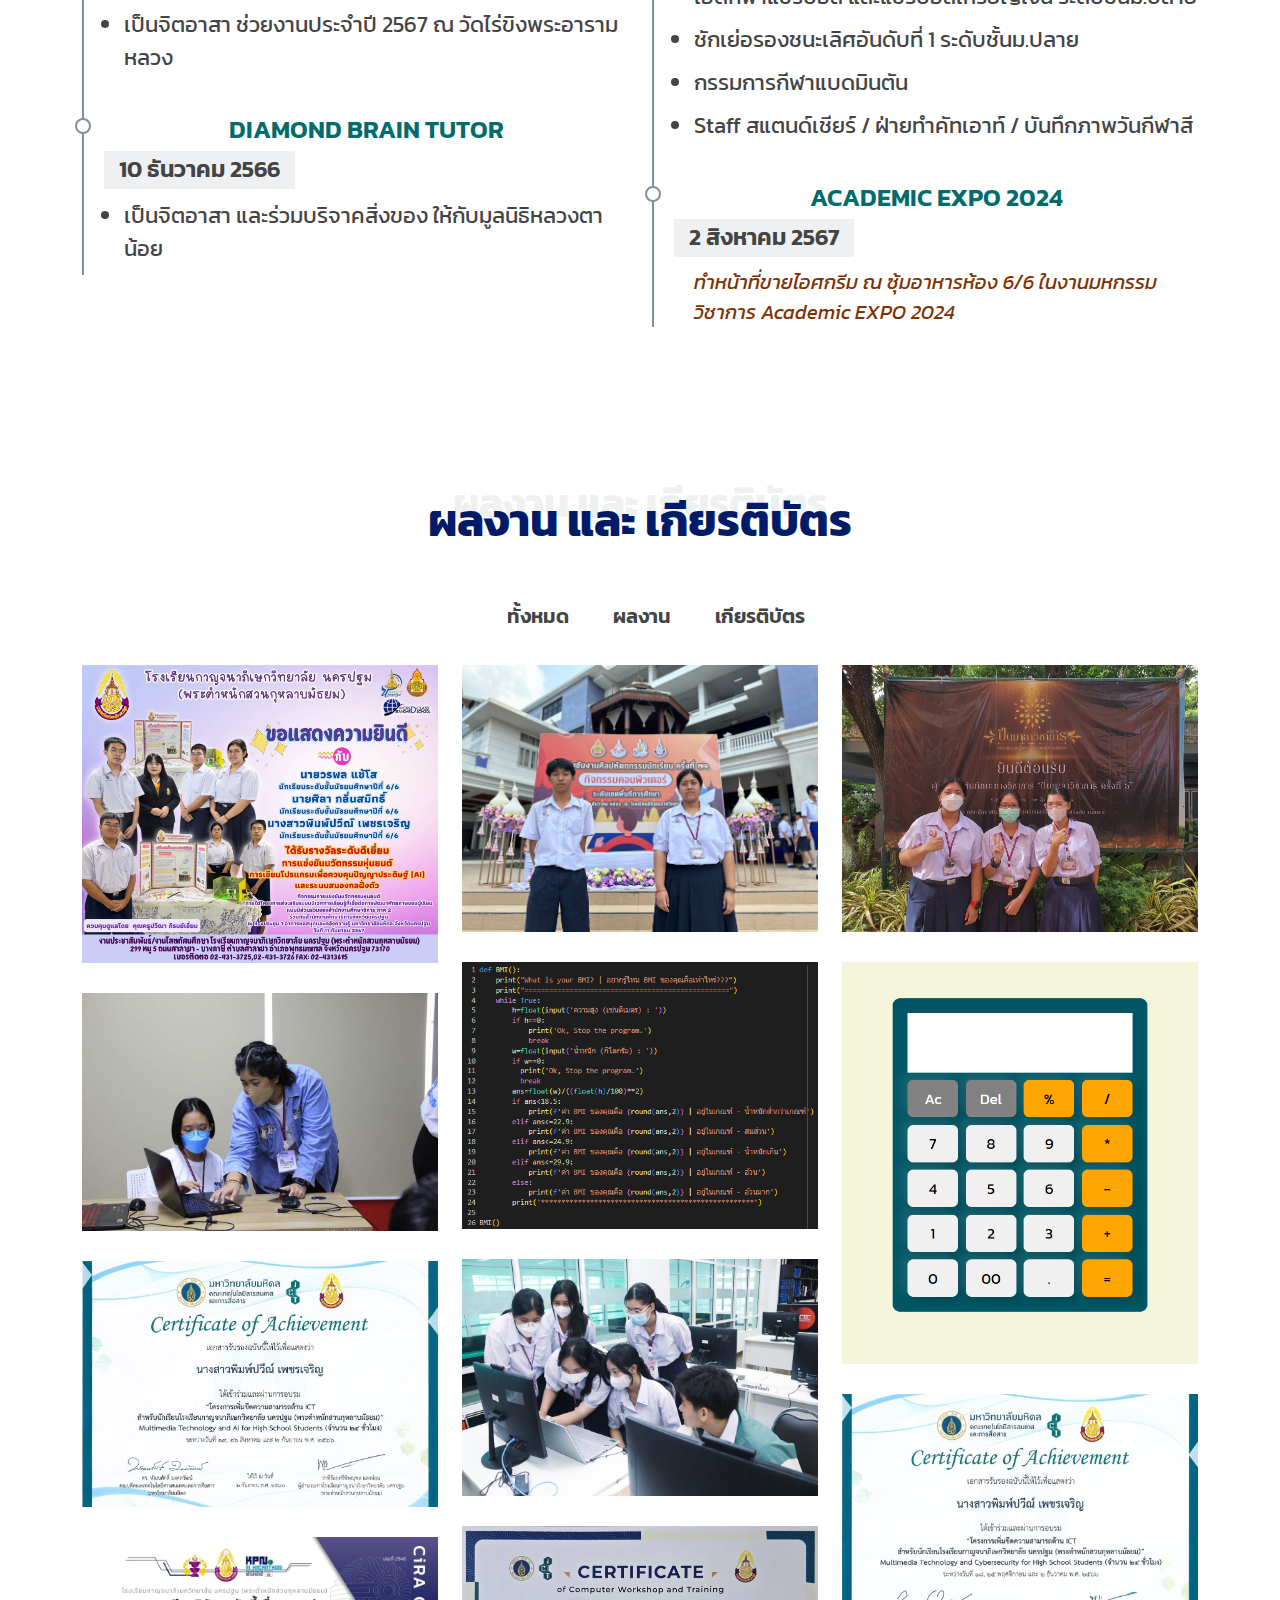
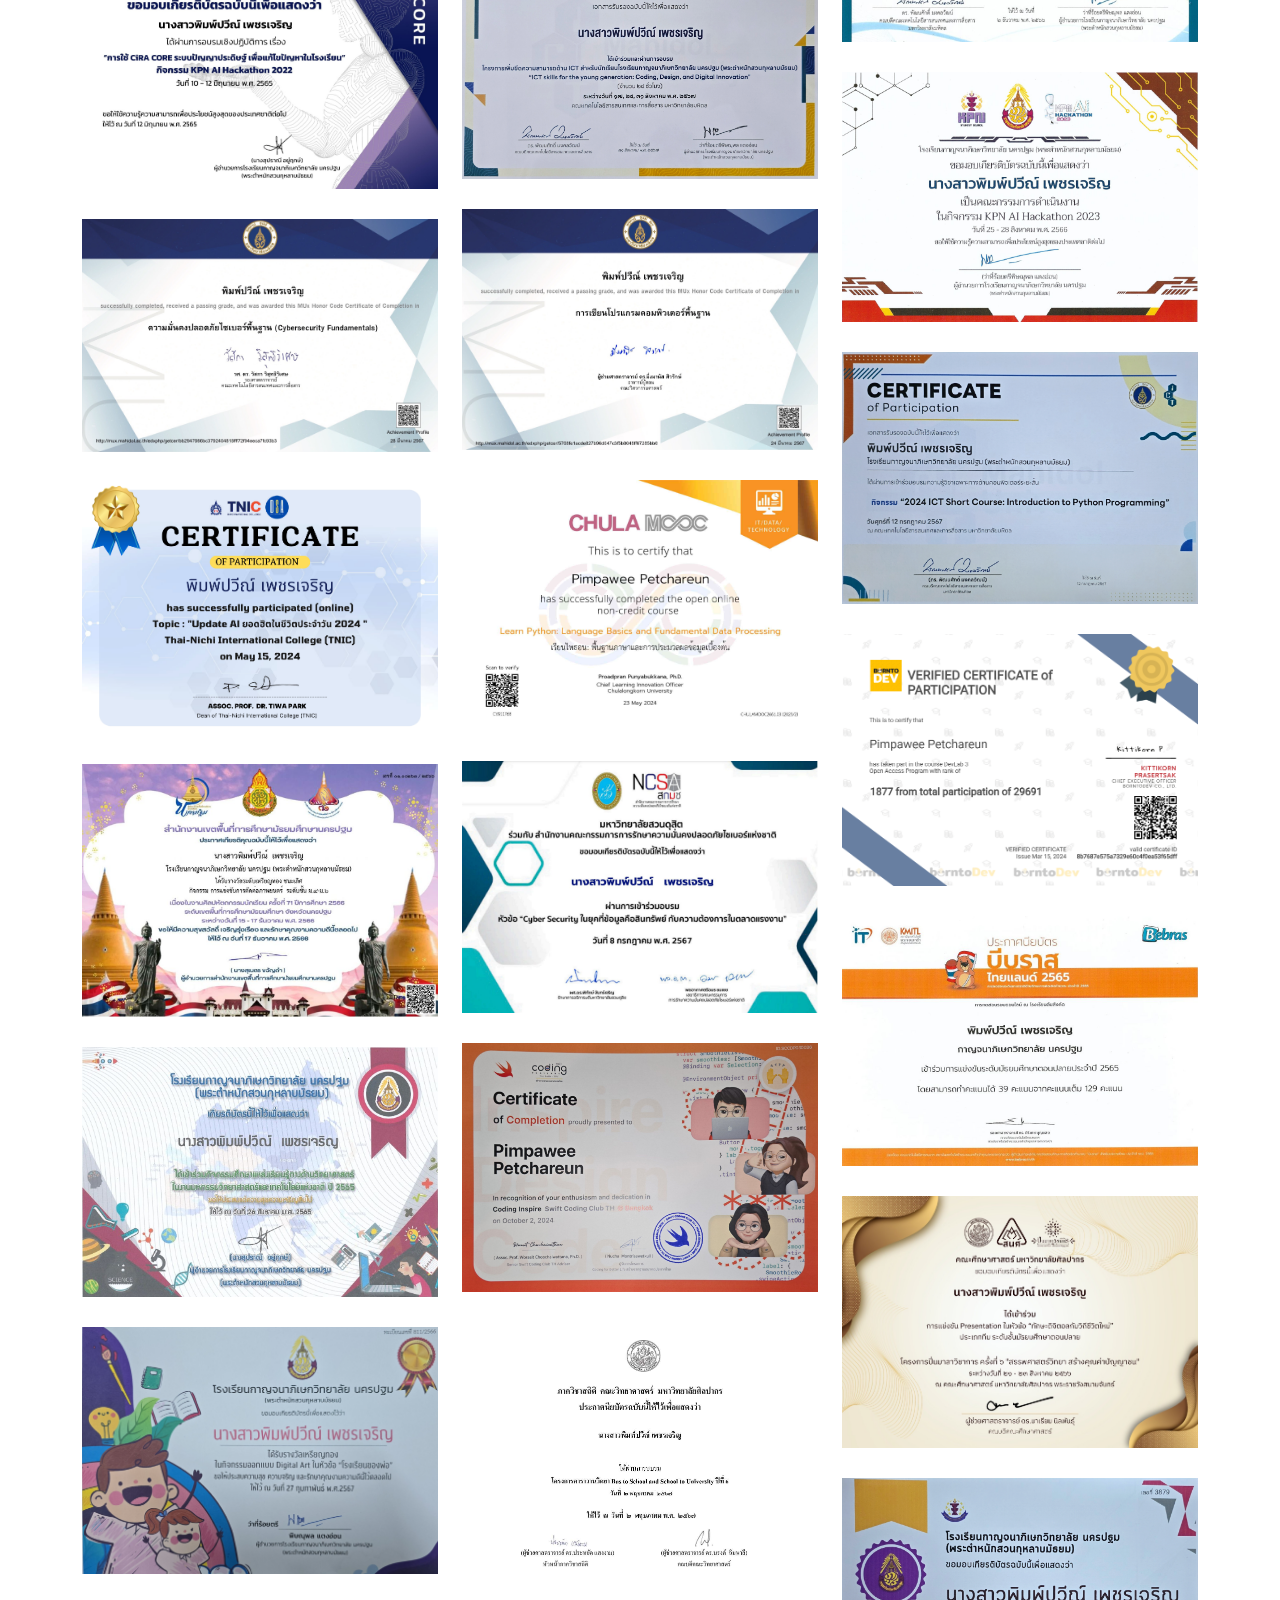
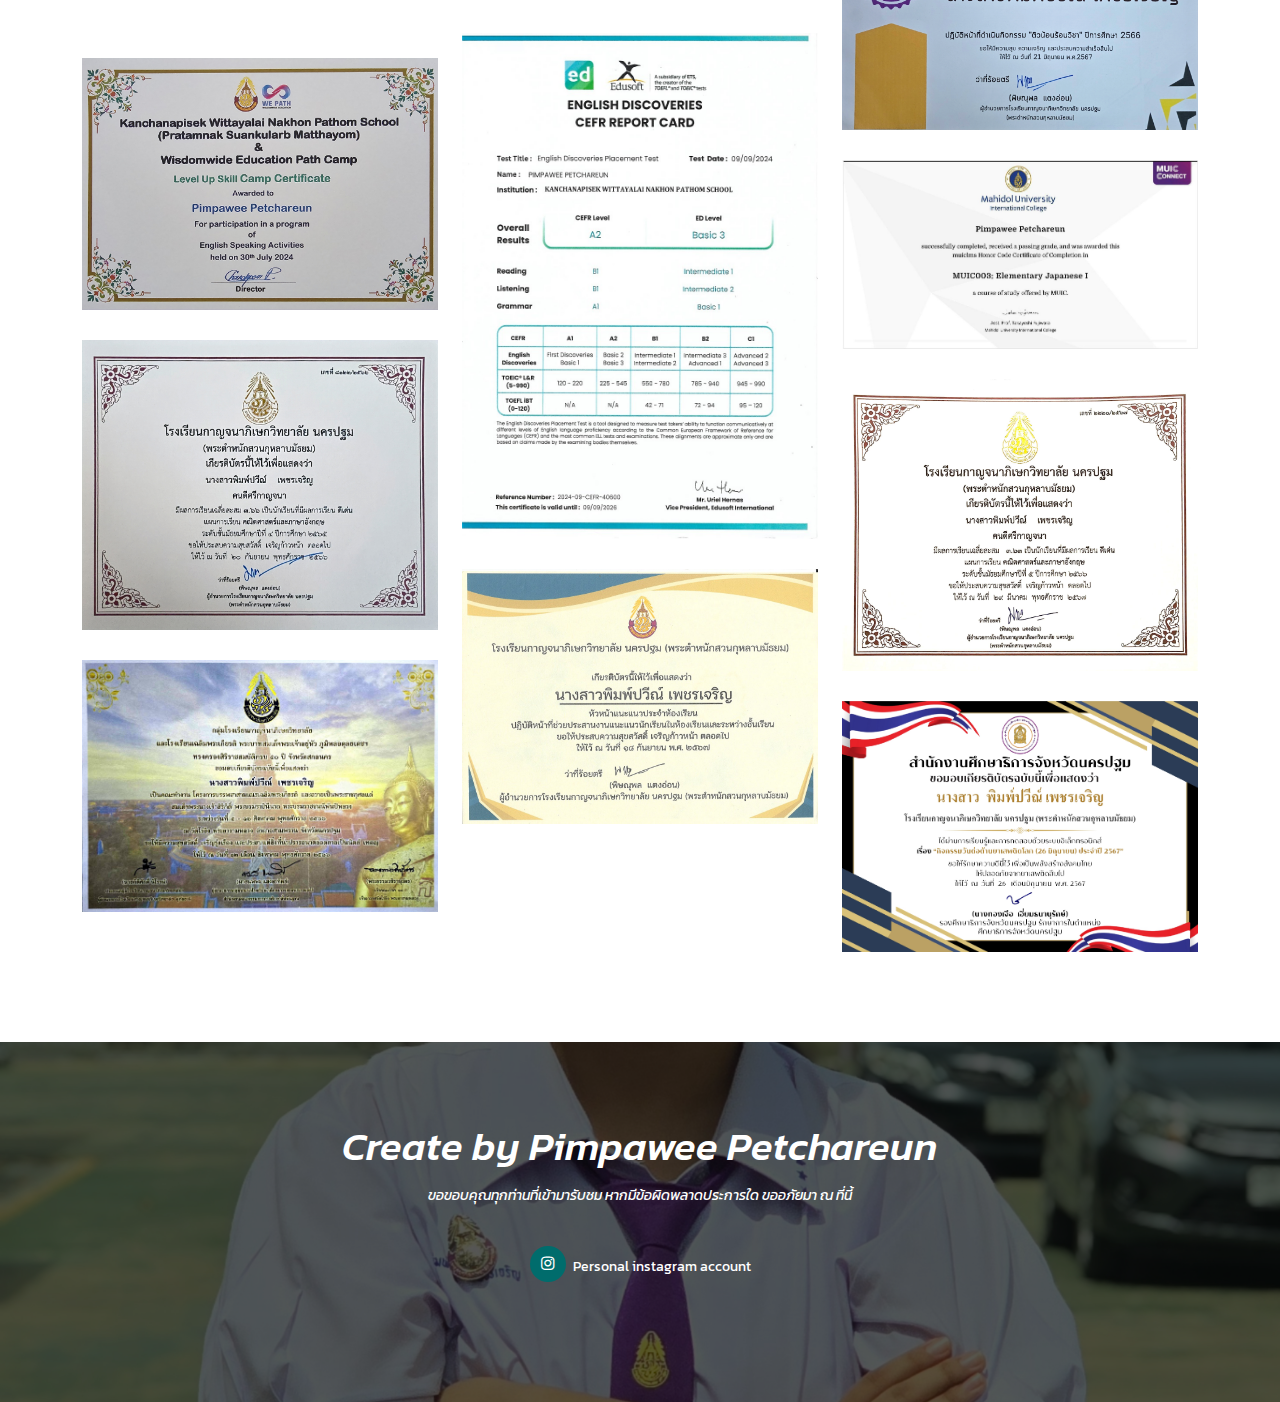
==== commit fbff413b: "Update index.html" ====
--- a/index.html
+++ b/index.html
@@ -250,6 +250,16 @@
               </p>
             </div>
 
+            <div class="resume-item">
+              <h4>Introduce to Python for AI and Digital Twin</h4>
+              <h5>6 ตุลาคม 2567</h5>
+              <ul>
+                <em>อบรมพื้นฐาน AI และคำสั่งเบื้องต้นของภาษา Python ที่จำเป็นสำหรับการพัฒนา AI และ Digital Twin โดยคณะวิศวกรรมศาสตร์ มหาวิทยาลัยเกษตรศาสตร์</em> <br>
+                <em>โดยจากกิจกรรมนี้ ดิฉันได้รู้จัก และทดลองใช้ mqtt และ node-red ในการสร้างหน้า Dashboard เพื่อ monitor ค่า จาก sensor ต่าง ๆ ภายในกล่องที่เรียกว่า Digital Twin และใช้ AI ในการคาดเดาค่าต่าง ๆ จากข้อมูลที่ได้มา</em>
+              </ul>
+              </p>
+            </div>
+
             <h3 class="resume-title">กิจกรรมอื่น ๆ</h3>
             <div class="resume-item">
               <h4>คณะกรรมการสภานักเรียน ประจำปีการศึกษา 2566</h4>
